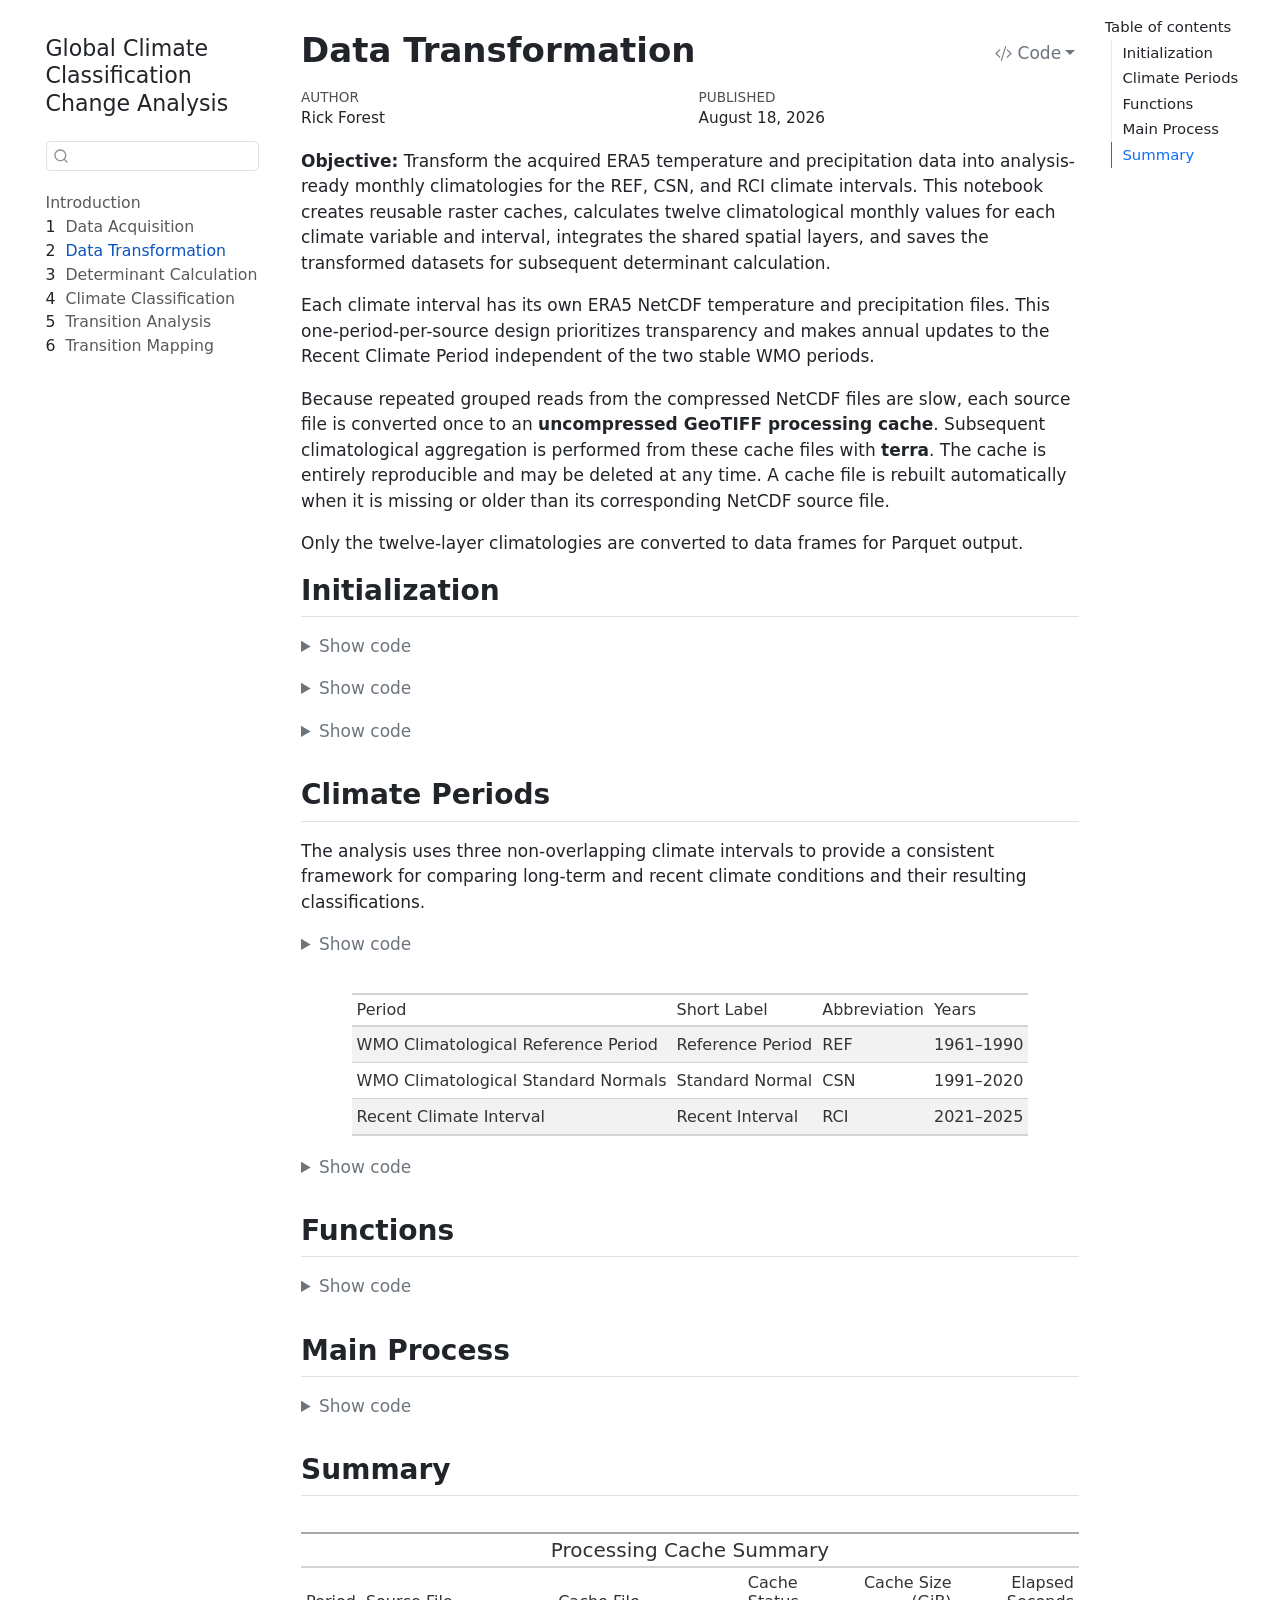
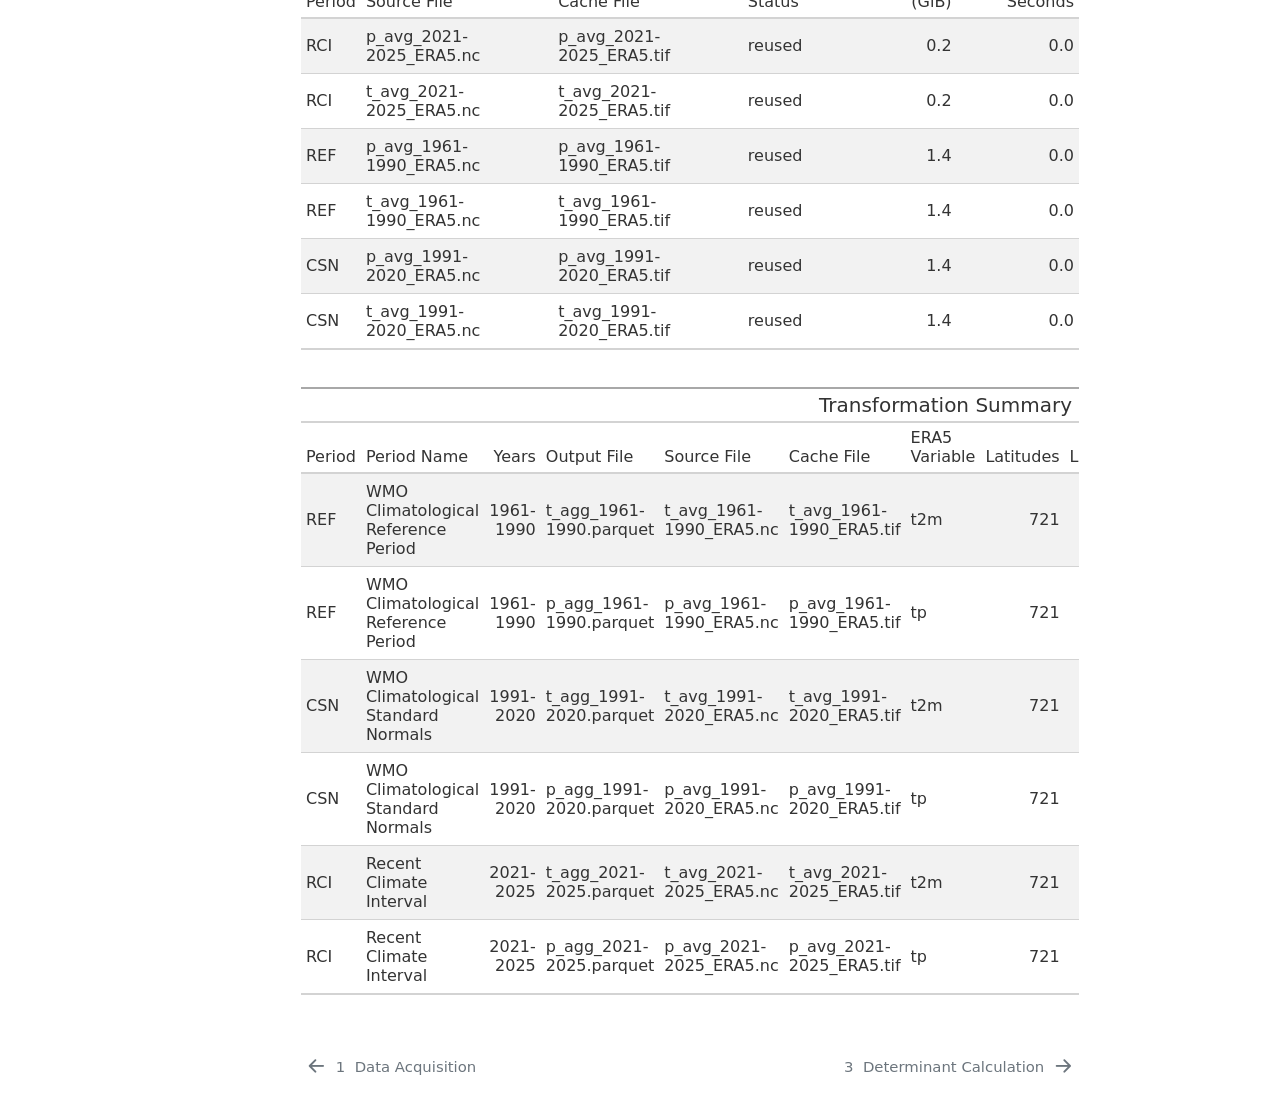
==== 02-data-transformation.html @ da39979c "Built site for gh-pages" ====
<!DOCTYPE html>
<html xmlns="http://www.w3.org/1999/xhtml" lang="en" xml:lang="en"><head>

<meta charset="utf-8">
<meta name="generator" content="quarto-1.7.31">

<meta name="viewport" content="width=device-width, initial-scale=1.0, user-scalable=yes">

<meta name="author" content="Rick Forest">
<meta name="dcterms.date" content="2026-08-18">

<title>Data Transformation – Global Climate Classification Change Analysis</title>
<style>
code{white-space: pre-wrap;}
span.smallcaps{font-variant: small-caps;}
div.columns{display: flex; gap: min(4vw, 1.5em);}
div.column{flex: auto; overflow-x: auto;}
div.hanging-indent{margin-left: 1.5em; text-indent: -1.5em;}
ul.task-list{list-style: none;}
ul.task-list li input[type="checkbox"] {
  width: 0.8em;
  margin: 0 0.8em 0.2em -1em; /* quarto-specific, see https://github.com/quarto-dev/quarto-cli/issues/4556 */ 
  vertical-align: middle;
}
/* CSS for syntax highlighting */
html { -webkit-text-size-adjust: 100%; }
pre > code.sourceCode { white-space: pre; position: relative; }
pre > code.sourceCode > span { display: inline-block; line-height: 1.25; }
pre > code.sourceCode > span:empty { height: 1.2em; }
.sourceCode { overflow: visible; }
code.sourceCode > span { color: inherit; text-decoration: inherit; }
div.sourceCode { margin: 1em 0; }
pre.sourceCode { margin: 0; }
@media screen {
div.sourceCode { overflow: auto; }
}
@media print {
pre > code.sourceCode { white-space: pre-wrap; }
pre > code.sourceCode > span { text-indent: -5em; padding-left: 5em; }
}
pre.numberSource code
  { counter-reset: source-line 0; }
pre.numberSource code > span
  { position: relative; left: -4em; counter-increment: source-line; }
pre.numberSource code > span > a:first-child::before
  { content: counter(source-line);
    position: relative; left: -1em; text-align: right; vertical-align: baseline;
    border: none; display: inline-block;
    -webkit-touch-callout: none; -webkit-user-select: none;
    -khtml-user-select: none; -moz-user-select: none;
    -ms-user-select: none; user-select: none;
    padding: 0 4px; width: 4em;
  }
pre.numberSource { margin-left: 3em;  padding-left: 4px; }
div.sourceCode
  {   }
@media screen {
pre > code.sourceCode > span > a:first-child::before { text-decoration: underline; }
}
</style>


<script src="site_libs/quarto-nav/quarto-nav.js"></script>
<script src="site_libs/quarto-nav/headroom.min.js"></script>
<script src="site_libs/clipboard/clipboard.min.js"></script>
<script src="site_libs/quarto-search/autocomplete.umd.js"></script>
<script src="site_libs/quarto-search/fuse.min.js"></script>
<script src="site_libs/quarto-search/quarto-search.js"></script>
<meta name="quarto:offset" content="./">
<link href="./03-determinant-calculation.html" rel="next">
<link href="./01-data-acquisition.html" rel="prev">
<script src="site_libs/quarto-html/quarto.js" type="module"></script>
<script src="site_libs/quarto-html/tabsets/tabsets.js" type="module"></script>
<script src="site_libs/quarto-html/popper.min.js"></script>
<script src="site_libs/quarto-html/tippy.umd.min.js"></script>
<script src="site_libs/quarto-html/anchor.min.js"></script>
<link href="site_libs/quarto-html/tippy.css" rel="stylesheet">
<link href="site_libs/quarto-html/quarto-syntax-highlighting-e1a5c8363afafaef2c763b6775fbf3ca.css" rel="stylesheet" id="quarto-text-highlighting-styles">
<script src="site_libs/bootstrap/bootstrap.min.js"></script>
<link href="site_libs/bootstrap/bootstrap-icons.css" rel="stylesheet">
<link href="site_libs/bootstrap/bootstrap-707766490a2d6a7e331f17c5d3230b06.min.css" rel="stylesheet" append-hash="true" id="quarto-bootstrap" data-mode="light">
<script id="quarto-search-options" type="application/json">{
  "location": "sidebar",
  "copy-button": false,
  "collapse-after": 3,
  "panel-placement": "start",
  "type": "textbox",
  "limit": 50,
  "keyboard-shortcut": [
    "f",
    "/",
    "s"
  ],
  "show-item-context": false,
  "language": {
    "search-no-results-text": "No results",
    "search-matching-documents-text": "matching documents",
    "search-copy-link-title": "Copy link to search",
    "search-hide-matches-text": "Hide additional matches",
    "search-more-match-text": "more match in this document",
    "search-more-matches-text": "more matches in this document",
    "search-clear-button-title": "Clear",
    "search-text-placeholder": "",
    "search-detached-cancel-button-title": "Cancel",
    "search-submit-button-title": "Submit",
    "search-label": "Search"
  }
}</script>


</head>

<body class="nav-sidebar floating quarto-light">

<div id="quarto-search-results"></div>
  <header id="quarto-header" class="headroom fixed-top">
  <nav class="quarto-secondary-nav">
    <div class="container-fluid d-flex">
      <button type="button" class="quarto-btn-toggle btn" data-bs-toggle="collapse" role="button" data-bs-target=".quarto-sidebar-collapse-item" aria-controls="quarto-sidebar" aria-expanded="false" aria-label="Toggle sidebar navigation" onclick="if (window.quartoToggleHeadroom) { window.quartoToggleHeadroom(); }">
        <i class="bi bi-layout-text-sidebar-reverse"></i>
      </button>
        <nav class="quarto-page-breadcrumbs" aria-label="breadcrumb"><ol class="breadcrumb"><li class="breadcrumb-item"><a href="./02-data-transformation.html"><span class="chapter-number">2</span>&nbsp; <span class="chapter-title">Data Transformation</span></a></li></ol></nav>
        <a class="flex-grow-1" role="navigation" data-bs-toggle="collapse" data-bs-target=".quarto-sidebar-collapse-item" aria-controls="quarto-sidebar" aria-expanded="false" aria-label="Toggle sidebar navigation" onclick="if (window.quartoToggleHeadroom) { window.quartoToggleHeadroom(); }">      
        </a>
      <button type="button" class="btn quarto-search-button" aria-label="Search" onclick="window.quartoOpenSearch();">
        <i class="bi bi-search"></i>
      </button>
    </div>
  </nav>
</header>
<!-- content -->
<div id="quarto-content" class="quarto-container page-columns page-rows-contents page-layout-full">
<!-- sidebar -->
  <nav id="quarto-sidebar" class="sidebar collapse collapse-horizontal quarto-sidebar-collapse-item sidebar-navigation floating overflow-auto">
    <div class="pt-lg-2 mt-2 text-left sidebar-header">
    <div class="sidebar-title mb-0 py-0">
      <a href="./">Global Climate Classification Change Analysis</a> 
    </div>
      </div>
        <div class="mt-2 flex-shrink-0 align-items-center">
        <div class="sidebar-search">
        <div id="quarto-search" class="" title="Search"></div>
        </div>
        </div>
    <div class="sidebar-menu-container"> 
    <ul class="list-unstyled mt-1">
        <li class="sidebar-item">
  <div class="sidebar-item-container"> 
  <a href="./index.html" class="sidebar-item-text sidebar-link">
 <span class="menu-text">Introduction</span></a>
  </div>
</li>
        <li class="sidebar-item">
  <div class="sidebar-item-container"> 
  <a href="./01-data-acquisition.html" class="sidebar-item-text sidebar-link">
 <span class="menu-text"><span class="chapter-number">1</span>&nbsp; <span class="chapter-title">Data Acquisition</span></span></a>
  </div>
</li>
        <li class="sidebar-item">
  <div class="sidebar-item-container"> 
  <a href="./02-data-transformation.html" class="sidebar-item-text sidebar-link active">
 <span class="menu-text"><span class="chapter-number">2</span>&nbsp; <span class="chapter-title">Data Transformation</span></span></a>
  </div>
</li>
        <li class="sidebar-item">
  <div class="sidebar-item-container"> 
  <a href="./03-determinant-calculation.html" class="sidebar-item-text sidebar-link">
 <span class="menu-text"><span class="chapter-number">3</span>&nbsp; <span class="chapter-title">Determinant Calculation</span></span></a>
  </div>
</li>
        <li class="sidebar-item">
  <div class="sidebar-item-container"> 
  <a href="./04-climate-classification.html" class="sidebar-item-text sidebar-link">
 <span class="menu-text"><span class="chapter-number">4</span>&nbsp; <span class="chapter-title">Climate Classification</span></span></a>
  </div>
</li>
        <li class="sidebar-item">
  <div class="sidebar-item-container"> 
  <a href="./05-transition-analysis.html" class="sidebar-item-text sidebar-link">
 <span class="menu-text"><span class="chapter-number">5</span>&nbsp; <span class="chapter-title">Transition Analysis</span></span></a>
  </div>
</li>
        <li class="sidebar-item">
  <div class="sidebar-item-container"> 
  <a href="./06-transition-mapping.html" class="sidebar-item-text sidebar-link">
 <span class="menu-text"><span class="chapter-number">6</span>&nbsp; <span class="chapter-title">Transition Mapping</span></span></a>
  </div>
</li>
    </ul>
    </div>
</nav>
<div id="quarto-sidebar-glass" class="quarto-sidebar-collapse-item" data-bs-toggle="collapse" data-bs-target=".quarto-sidebar-collapse-item"></div>
<!-- margin-sidebar -->
    <div id="quarto-margin-sidebar" class="sidebar margin-sidebar">
        <nav id="TOC" role="doc-toc" class="toc-active">
    <h2 id="toc-title">Table of contents</h2>
   
  <ul>
  <li><a href="#initialization" id="toc-initialization" class="nav-link active" data-scroll-target="#initialization">Initialization</a></li>
  <li><a href="#climate-periods" id="toc-climate-periods" class="nav-link" data-scroll-target="#climate-periods">Climate Periods</a></li>
  <li><a href="#functions" id="toc-functions" class="nav-link" data-scroll-target="#functions">Functions</a></li>
  <li><a href="#main-process" id="toc-main-process" class="nav-link" data-scroll-target="#main-process">Main Process</a></li>
  <li><a href="#summary" id="toc-summary" class="nav-link" data-scroll-target="#summary">Summary</a></li>
  </ul>
</nav>
    </div>
<!-- main -->
<main class="content column-body" id="quarto-document-content">

<header id="title-block-header" class="quarto-title-block default">
<div class="quarto-title">
<div class="quarto-title-block"><div><h1 class="title"><span class="chapter-title">Data Transformation</span></h1><button type="button" class="btn code-tools-button dropdown-toggle" id="quarto-code-tools-menu" data-bs-toggle="dropdown" aria-expanded="false"><i class="bi"></i> Code</button><ul class="dropdown-menu dropdown-menu-end" aria-labelelledby="quarto-code-tools-menu"><li><a id="quarto-show-all-code" class="dropdown-item" href="javascript:void(0)" role="button">Show All Code</a></li><li><a id="quarto-hide-all-code" class="dropdown-item" href="javascript:void(0)" role="button">Hide All Code</a></li><li><hr class="dropdown-divider"></li><li><a id="quarto-view-source" class="dropdown-item" href="javascript:void(0)" role="button">View Source</a></li></ul></div></div>
</div>



<div class="quarto-title-meta column-body">

    <div>
    <div class="quarto-title-meta-heading">Author</div>
    <div class="quarto-title-meta-contents">
             <p>Rick Forest </p>
          </div>
  </div>
    
    <div>
    <div class="quarto-title-meta-heading">Published</div>
    <div class="quarto-title-meta-contents">
      <p class="date">August 18, 2026</p>
    </div>
  </div>
  
    
  </div>
  


</header>


<p><strong>Objective:</strong> Transform the acquired ERA5 temperature and precipitation data into analysis-ready monthly climatologies for the REF, CSN, and RCI climate intervals. This notebook creates reusable raster caches, calculates twelve climatological monthly values for each climate variable and interval, integrates the shared spatial layers, and saves the transformed datasets for subsequent determinant calculation.</p>
<p>Each climate interval has its own ERA5 NetCDF temperature and precipitation files. This one-period-per-source design prioritizes transparency and makes annual updates to the Recent Climate Period independent of the two stable WMO periods.</p>
<p>Because repeated grouped reads from the compressed NetCDF files are slow, each source file is converted once to an <strong>uncompressed GeoTIFF processing cache</strong>. Subsequent climatological aggregation is performed from these cache files with <strong>terra</strong>. The cache is entirely reproducible and may be deleted at any time. A cache file is rebuilt automatically when it is missing or older than its corresponding NetCDF source file.</p>
<p>Only the twelve-layer climatologies are converted to data frames for Parquet output.</p>
<section id="initialization" class="level2">
<h2 class="anchored" data-anchor-id="initialization">Initialization</h2>
<div class="cell">
<details class="code-fold">
<summary>Show code</summary>
<div class="sourceCode cell-code" id="cb1"><pre class="sourceCode r code-with-copy"><code class="sourceCode r"><span id="cb1-1"><a href="#cb1-1" aria-hidden="true" tabindex="-1"></a><span class="fu">suppressPackageStartupMessages</span>({</span>
<span id="cb1-2"><a href="#cb1-2" aria-hidden="true" tabindex="-1"></a>  <span class="fu">library</span>(terra)</span>
<span id="cb1-3"><a href="#cb1-3" aria-hidden="true" tabindex="-1"></a>  <span class="fu">library</span>(arrow)</span>
<span id="cb1-4"><a href="#cb1-4" aria-hidden="true" tabindex="-1"></a>  <span class="fu">library</span>(dplyr)</span>
<span id="cb1-5"><a href="#cb1-5" aria-hidden="true" tabindex="-1"></a>  <span class="fu">library</span>(fs)</span>
<span id="cb1-6"><a href="#cb1-6" aria-hidden="true" tabindex="-1"></a>  <span class="fu">library</span>(gt)</span>
<span id="cb1-7"><a href="#cb1-7" aria-hidden="true" tabindex="-1"></a>})</span>
<span id="cb1-8"><a href="#cb1-8" aria-hidden="true" tabindex="-1"></a></span>
<span id="cb1-9"><a href="#cb1-9" aria-hidden="true" tabindex="-1"></a><span class="fu">terraOptions</span>(<span class="at">progress =</span> <span class="dv">0</span>)</span></code><button title="Copy to Clipboard" class="code-copy-button"><i class="bi"></i></button></pre></div>
</details>
</div>
<div class="cell">
<details class="code-fold">
<summary>Show code</summary>
<div class="sourceCode cell-code" id="cb2"><pre class="sourceCode r code-with-copy"><code class="sourceCode r"><span id="cb2-1"><a href="#cb2-1" aria-hidden="true" tabindex="-1"></a>dir_raw <span class="ot">&lt;-</span> <span class="fu">path</span>(<span class="st">"data"</span>, <span class="st">"raw"</span>)</span>
<span id="cb2-2"><a href="#cb2-2" aria-hidden="true" tabindex="-1"></a>dir_transformed <span class="ot">&lt;-</span> <span class="fu">path</span>(<span class="st">"data"</span>, <span class="st">"transformed"</span>)</span>
<span id="cb2-3"><a href="#cb2-3" aria-hidden="true" tabindex="-1"></a>dir_cache <span class="ot">&lt;-</span> <span class="fu">path</span>(<span class="st">"data"</span>, <span class="st">"cache"</span>)</span>
<span id="cb2-4"><a href="#cb2-4" aria-hidden="true" tabindex="-1"></a></span>
<span id="cb2-5"><a href="#cb2-5" aria-hidden="true" tabindex="-1"></a><span class="fu">dir_create</span>(<span class="fu">c</span>(</span>
<span id="cb2-6"><a href="#cb2-6" aria-hidden="true" tabindex="-1"></a>  dir_transformed,</span>
<span id="cb2-7"><a href="#cb2-7" aria-hidden="true" tabindex="-1"></a>  dir_cache</span>
<span id="cb2-8"><a href="#cb2-8" aria-hidden="true" tabindex="-1"></a>))</span>
<span id="cb2-9"><a href="#cb2-9" aria-hidden="true" tabindex="-1"></a></span>
<span id="cb2-10"><a href="#cb2-10" aria-hidden="true" tabindex="-1"></a>cache_log_path <span class="ot">&lt;-</span> <span class="fu">path</span>(</span>
<span id="cb2-11"><a href="#cb2-11" aria-hidden="true" tabindex="-1"></a>  dir_transformed,</span>
<span id="cb2-12"><a href="#cb2-12" aria-hidden="true" tabindex="-1"></a>  <span class="st">"cache_log.csv"</span></span>
<span id="cb2-13"><a href="#cb2-13" aria-hidden="true" tabindex="-1"></a>)</span>
<span id="cb2-14"><a href="#cb2-14" aria-hidden="true" tabindex="-1"></a></span>
<span id="cb2-15"><a href="#cb2-15" aria-hidden="true" tabindex="-1"></a>transformation_log_path <span class="ot">&lt;-</span> <span class="fu">path</span>(</span>
<span id="cb2-16"><a href="#cb2-16" aria-hidden="true" tabindex="-1"></a>  dir_transformed,</span>
<span id="cb2-17"><a href="#cb2-17" aria-hidden="true" tabindex="-1"></a>  <span class="st">"transformation_log.csv"</span></span>
<span id="cb2-18"><a href="#cb2-18" aria-hidden="true" tabindex="-1"></a>)</span></code><button title="Copy to Clipboard" class="code-copy-button"><i class="bi"></i></button></pre></div>
</details>
</div>
<div class="cell">
<details class="code-fold">
<summary>Show code</summary>
<div class="sourceCode cell-code" id="cb3"><pre class="sourceCode r code-with-copy"><code class="sourceCode r"><span id="cb3-1"><a href="#cb3-1" aria-hidden="true" tabindex="-1"></a><span class="co"># Run the complete ERA5 transformation workflow.</span></span>
<span id="cb3-2"><a href="#cb3-2" aria-hidden="true" tabindex="-1"></a><span class="co">#</span></span>
<span id="cb3-3"><a href="#cb3-3" aria-hidden="true" tabindex="-1"></a><span class="co"># FALSE is the normal setting for previewing or rendering the notebook after</span></span>
<span id="cb3-4"><a href="#cb3-4" aria-hidden="true" tabindex="-1"></a><span class="co"># transformed outputs already exist. Set to TRUE only when the source ERA5 data</span></span>
<span id="cb3-5"><a href="#cb3-5" aria-hidden="true" tabindex="-1"></a><span class="co"># have changed or the transformed datasets need to be rebuilt.</span></span>
<span id="cb3-6"><a href="#cb3-6" aria-hidden="true" tabindex="-1"></a>run_transformation <span class="ot">&lt;-</span> <span class="cn">FALSE</span></span></code><button title="Copy to Clipboard" class="code-copy-button"><i class="bi"></i></button></pre></div>
</details>
</div>
</section>
<section id="climate-periods" class="level2">
<h2 class="anchored" data-anchor-id="climate-periods">Climate Periods</h2>
<p>The analysis uses three non-overlapping climate intervals to provide a consistent framework for comparing long-term and recent climate conditions and their resulting classifications.</p>
<div class="cell">
<details class="code-fold">
<summary>Show code</summary>
<div class="sourceCode cell-code" id="cb4"><pre class="sourceCode r code-with-copy"><code class="sourceCode r"><span id="cb4-1"><a href="#cb4-1" aria-hidden="true" tabindex="-1"></a><span class="fu">source</span>(<span class="st">"R/climate-periods.R"</span>)</span>
<span id="cb4-2"><a href="#cb4-2" aria-hidden="true" tabindex="-1"></a></span>
<span id="cb4-3"><a href="#cb4-3" aria-hidden="true" tabindex="-1"></a>climate_periods <span class="sc">|&gt;</span></span>
<span id="cb4-4"><a href="#cb4-4" aria-hidden="true" tabindex="-1"></a>  <span class="fu">transmute</span>(</span>
<span id="cb4-5"><a href="#cb4-5" aria-hidden="true" tabindex="-1"></a>    <span class="st">`</span><span class="at">Period</span><span class="st">`</span> <span class="ot">=</span> period_name,</span>
<span id="cb4-6"><a href="#cb4-6" aria-hidden="true" tabindex="-1"></a>    <span class="st">`</span><span class="at">Short Label</span><span class="st">`</span> <span class="ot">=</span> period_label,</span>
<span id="cb4-7"><a href="#cb4-7" aria-hidden="true" tabindex="-1"></a>    <span class="st">`</span><span class="at">Abbreviation</span><span class="st">`</span> <span class="ot">=</span> period_abbr,</span>
<span id="cb4-8"><a href="#cb4-8" aria-hidden="true" tabindex="-1"></a>    <span class="st">`</span><span class="at">Years</span><span class="st">`</span> <span class="ot">=</span> <span class="fu">sprintf</span>(<span class="st">"%d–%d"</span>, start_year, end_year)</span>
<span id="cb4-9"><a href="#cb4-9" aria-hidden="true" tabindex="-1"></a>  ) <span class="sc">|&gt;</span></span>
<span id="cb4-10"><a href="#cb4-10" aria-hidden="true" tabindex="-1"></a>  <span class="fu">gt</span>()</span></code><button title="Copy to Clipboard" class="code-copy-button"><i class="bi"></i></button></pre></div>
</details>
<div class="cell-output-display">
<div id="fchpwwugzx" style="padding-left:0px;padding-right:0px;padding-top:10px;padding-bottom:10px;overflow-x:auto;overflow-y:auto;width:auto;height:auto;">
<style>#fchpwwugzx table {
  font-family: system-ui, 'Segoe UI', Roboto, Helvetica, Arial, sans-serif, 'Apple Color Emoji', 'Segoe UI Emoji', 'Segoe UI Symbol', 'Noto Color Emoji';
  -webkit-font-smoothing: antialiased;
  -moz-osx-font-smoothing: grayscale;
}

#fchpwwugzx thead, #fchpwwugzx tbody, #fchpwwugzx tfoot, #fchpwwugzx tr, #fchpwwugzx td, #fchpwwugzx th {
  border-style: none;
}

#fchpwwugzx p {
  margin: 0;
  padding: 0;
}

#fchpwwugzx .gt_table {
  display: table;
  border-collapse: collapse;
  line-height: normal;
  margin-left: auto;
  margin-right: auto;
  color: #333333;
  font-size: 16px;
  font-weight: normal;
  font-style: normal;
  background-color: #FFFFFF;
  width: auto;
  border-top-style: solid;
  border-top-width: 2px;
  border-top-color: #A8A8A8;
  border-right-style: none;
  border-right-width: 2px;
  border-right-color: #D3D3D3;
  border-bottom-style: solid;
  border-bottom-width: 2px;
  border-bottom-color: #A8A8A8;
  border-left-style: none;
  border-left-width: 2px;
  border-left-color: #D3D3D3;
}

#fchpwwugzx .gt_caption {
  padding-top: 4px;
  padding-bottom: 4px;
}

#fchpwwugzx .gt_title {
  color: #333333;
  font-size: 125%;
  font-weight: initial;
  padding-top: 4px;
  padding-bottom: 4px;
  padding-left: 5px;
  padding-right: 5px;
  border-bottom-color: #FFFFFF;
  border-bottom-width: 0;
}

#fchpwwugzx .gt_subtitle {
  color: #333333;
  font-size: 85%;
  font-weight: initial;
  padding-top: 3px;
  padding-bottom: 5px;
  padding-left: 5px;
  padding-right: 5px;
  border-top-color: #FFFFFF;
  border-top-width: 0;
}

#fchpwwugzx .gt_heading {
  background-color: #FFFFFF;
  text-align: center;
  border-bottom-color: #FFFFFF;
  border-left-style: none;
  border-left-width: 1px;
  border-left-color: #D3D3D3;
  border-right-style: none;
  border-right-width: 1px;
  border-right-color: #D3D3D3;
}

#fchpwwugzx .gt_bottom_border {
  border-bottom-style: solid;
  border-bottom-width: 2px;
  border-bottom-color: #D3D3D3;
}

#fchpwwugzx .gt_col_headings {
  border-top-style: solid;
  border-top-width: 2px;
  border-top-color: #D3D3D3;
  border-bottom-style: solid;
  border-bottom-width: 2px;
  border-bottom-color: #D3D3D3;
  border-left-style: none;
  border-left-width: 1px;
  border-left-color: #D3D3D3;
  border-right-style: none;
  border-right-width: 1px;
  border-right-color: #D3D3D3;
}

#fchpwwugzx .gt_col_heading {
  color: #333333;
  background-color: #FFFFFF;
  font-size: 100%;
  font-weight: normal;
  text-transform: inherit;
  border-left-style: none;
  border-left-width: 1px;
  border-left-color: #D3D3D3;
  border-right-style: none;
  border-right-width: 1px;
  border-right-color: #D3D3D3;
  vertical-align: bottom;
  padding-top: 5px;
  padding-bottom: 6px;
  padding-left: 5px;
  padding-right: 5px;
  overflow-x: hidden;
}

#fchpwwugzx .gt_column_spanner_outer {
  color: #333333;
  background-color: #FFFFFF;
  font-size: 100%;
  font-weight: normal;
  text-transform: inherit;
  padding-top: 0;
  padding-bottom: 0;
  padding-left: 4px;
  padding-right: 4px;
}

#fchpwwugzx .gt_column_spanner_outer:first-child {
  padding-left: 0;
}

#fchpwwugzx .gt_column_spanner_outer:last-child {
  padding-right: 0;
}

#fchpwwugzx .gt_column_spanner {
  border-bottom-style: solid;
  border-bottom-width: 2px;
  border-bottom-color: #D3D3D3;
  vertical-align: bottom;
  padding-top: 5px;
  padding-bottom: 5px;
  overflow-x: hidden;
  display: inline-block;
  width: 100%;
}

#fchpwwugzx .gt_spanner_row {
  border-bottom-style: hidden;
}

#fchpwwugzx .gt_group_heading {
  padding-top: 8px;
  padding-bottom: 8px;
  padding-left: 5px;
  padding-right: 5px;
  color: #333333;
  background-color: #FFFFFF;
  font-size: 100%;
  font-weight: initial;
  text-transform: inherit;
  border-top-style: solid;
  border-top-width: 2px;
  border-top-color: #D3D3D3;
  border-bottom-style: solid;
  border-bottom-width: 2px;
  border-bottom-color: #D3D3D3;
  border-left-style: none;
  border-left-width: 1px;
  border-left-color: #D3D3D3;
  border-right-style: none;
  border-right-width: 1px;
  border-right-color: #D3D3D3;
  vertical-align: middle;
  text-align: left;
}

#fchpwwugzx .gt_empty_group_heading {
  padding: 0.5px;
  color: #333333;
  background-color: #FFFFFF;
  font-size: 100%;
  font-weight: initial;
  border-top-style: solid;
  border-top-width: 2px;
  border-top-color: #D3D3D3;
  border-bottom-style: solid;
  border-bottom-width: 2px;
  border-bottom-color: #D3D3D3;
  vertical-align: middle;
}

#fchpwwugzx .gt_from_md > :first-child {
  margin-top: 0;
}

#fchpwwugzx .gt_from_md > :last-child {
  margin-bottom: 0;
}

#fchpwwugzx .gt_row {
  padding-top: 8px;
  padding-bottom: 8px;
  padding-left: 5px;
  padding-right: 5px;
  margin: 10px;
  border-top-style: solid;
  border-top-width: 1px;
  border-top-color: #D3D3D3;
  border-left-style: none;
  border-left-width: 1px;
  border-left-color: #D3D3D3;
  border-right-style: none;
  border-right-width: 1px;
  border-right-color: #D3D3D3;
  vertical-align: middle;
  overflow-x: hidden;
}

#fchpwwugzx .gt_stub {
  color: #333333;
  background-color: #FFFFFF;
  font-size: 100%;
  font-weight: initial;
  text-transform: inherit;
  border-right-style: solid;
  border-right-width: 2px;
  border-right-color: #D3D3D3;
  padding-left: 5px;
  padding-right: 5px;
}

#fchpwwugzx .gt_stub_row_group {
  color: #333333;
  background-color: #FFFFFF;
  font-size: 100%;
  font-weight: initial;
  text-transform: inherit;
  border-right-style: solid;
  border-right-width: 2px;
  border-right-color: #D3D3D3;
  padding-left: 5px;
  padding-right: 5px;
  vertical-align: top;
}

#fchpwwugzx .gt_row_group_first td {
  border-top-width: 2px;
}

#fchpwwugzx .gt_row_group_first th {
  border-top-width: 2px;
}

#fchpwwugzx .gt_summary_row {
  color: #333333;
  background-color: #FFFFFF;
  text-transform: inherit;
  padding-top: 8px;
  padding-bottom: 8px;
  padding-left: 5px;
  padding-right: 5px;
}

#fchpwwugzx .gt_first_summary_row {
  border-top-style: solid;
  border-top-color: #D3D3D3;
}

#fchpwwugzx .gt_first_summary_row.thick {
  border-top-width: 2px;
}

#fchpwwugzx .gt_last_summary_row {
  padding-top: 8px;
  padding-bottom: 8px;
  padding-left: 5px;
  padding-right: 5px;
  border-bottom-style: solid;
  border-bottom-width: 2px;
  border-bottom-color: #D3D3D3;
}

#fchpwwugzx .gt_grand_summary_row {
  color: #333333;
  background-color: #FFFFFF;
  text-transform: inherit;
  padding-top: 8px;
  padding-bottom: 8px;
  padding-left: 5px;
  padding-right: 5px;
}

#fchpwwugzx .gt_first_grand_summary_row {
  padding-top: 8px;
  padding-bottom: 8px;
  padding-left: 5px;
  padding-right: 5px;
  border-top-style: double;
  border-top-width: 6px;
  border-top-color: #D3D3D3;
}

#fchpwwugzx .gt_last_grand_summary_row_top {
  padding-top: 8px;
  padding-bottom: 8px;
  padding-left: 5px;
  padding-right: 5px;
  border-bottom-style: double;
  border-bottom-width: 6px;
  border-bottom-color: #D3D3D3;
}

#fchpwwugzx .gt_striped {
  background-color: rgba(128, 128, 128, 0.05);
}

#fchpwwugzx .gt_table_body {
  border-top-style: solid;
  border-top-width: 2px;
  border-top-color: #D3D3D3;
  border-bottom-style: solid;
  border-bottom-width: 2px;
  border-bottom-color: #D3D3D3;
}

#fchpwwugzx .gt_footnotes {
  color: #333333;
  background-color: #FFFFFF;
  border-bottom-style: none;
  border-bottom-width: 2px;
  border-bottom-color: #D3D3D3;
  border-left-style: none;
  border-left-width: 2px;
  border-left-color: #D3D3D3;
  border-right-style: none;
  border-right-width: 2px;
  border-right-color: #D3D3D3;
}

#fchpwwugzx .gt_footnote {
  margin: 0px;
  font-size: 90%;
  padding-top: 4px;
  padding-bottom: 4px;
  padding-left: 5px;
  padding-right: 5px;
}

#fchpwwugzx .gt_sourcenotes {
  color: #333333;
  background-color: #FFFFFF;
  border-bottom-style: none;
  border-bottom-width: 2px;
  border-bottom-color: #D3D3D3;
  border-left-style: none;
  border-left-width: 2px;
  border-left-color: #D3D3D3;
  border-right-style: none;
  border-right-width: 2px;
  border-right-color: #D3D3D3;
}

#fchpwwugzx .gt_sourcenote {
  font-size: 90%;
  padding-top: 4px;
  padding-bottom: 4px;
  padding-left: 5px;
  padding-right: 5px;
}

#fchpwwugzx .gt_left {
  text-align: left;
}

#fchpwwugzx .gt_center {
  text-align: center;
}

#fchpwwugzx .gt_right {
  text-align: right;
  font-variant-numeric: tabular-nums;
}

#fchpwwugzx .gt_font_normal {
  font-weight: normal;
}

#fchpwwugzx .gt_font_bold {
  font-weight: bold;
}

#fchpwwugzx .gt_font_italic {
  font-style: italic;
}

#fchpwwugzx .gt_super {
  font-size: 65%;
}

#fchpwwugzx .gt_footnote_marks {
  font-size: 75%;
  vertical-align: 0.4em;
  position: initial;
}

#fchpwwugzx .gt_asterisk {
  font-size: 100%;
  vertical-align: 0;
}

#fchpwwugzx .gt_indent_1 {
  text-indent: 5px;
}

#fchpwwugzx .gt_indent_2 {
  text-indent: 10px;
}

#fchpwwugzx .gt_indent_3 {
  text-indent: 15px;
}

#fchpwwugzx .gt_indent_4 {
  text-indent: 20px;
}

#fchpwwugzx .gt_indent_5 {
  text-indent: 25px;
}

#fchpwwugzx .katex-display {
  display: inline-flex !important;
  margin-bottom: 0.75em !important;
}

#fchpwwugzx div.Reactable > div.rt-table > div.rt-thead > div.rt-tr.rt-tr-group-header > div.rt-th-group:after {
  height: 0px !important;
}
</style>

<table class="gt_table caption-top table table-sm table-striped small" data-quarto-postprocess="true" data-quarto-disable-processing="false" data-quarto-bootstrap="false">
<thead>
<tr class="gt_col_headings header">
<th id="Period" class="gt_col_heading gt_columns_bottom_border gt_left" data-quarto-table-cell-role="th" scope="col">Period</th>
<th id="Short-Label" class="gt_col_heading gt_columns_bottom_border gt_left" data-quarto-table-cell-role="th" scope="col">Short Label</th>
<th id="Abbreviation" class="gt_col_heading gt_columns_bottom_border gt_left" data-quarto-table-cell-role="th" scope="col">Abbreviation</th>
<th id="Years" class="gt_col_heading gt_columns_bottom_border gt_left" data-quarto-table-cell-role="th" scope="col">Years</th>
</tr>
</thead>
<tbody class="gt_table_body">
<tr class="odd">
<td class="gt_row gt_left" headers="Period">WMO Climatological Reference Period</td>
<td class="gt_row gt_left" headers="Short Label">Reference Period</td>
<td class="gt_row gt_left" headers="Abbreviation">REF</td>
<td class="gt_row gt_left" headers="Years">1961–1990</td>
</tr>
<tr class="even">
<td class="gt_row gt_left" headers="Period">WMO Climatological Standard Normals</td>
<td class="gt_row gt_left" headers="Short Label">Standard Normal</td>
<td class="gt_row gt_left" headers="Abbreviation">CSN</td>
<td class="gt_row gt_left" headers="Years">1991–2020</td>
</tr>
<tr class="odd">
<td class="gt_row gt_left" headers="Period">Recent Climate Interval</td>
<td class="gt_row gt_left" headers="Short Label">Recent Interval</td>
<td class="gt_row gt_left" headers="Abbreviation">RCI</td>
<td class="gt_row gt_left" headers="Years">2021–2025</td>
</tr>
</tbody>
</table>

</div>
</div>
</div>
<div class="cell">
<details class="code-fold">
<summary>Show code</summary>
<div class="sourceCode cell-code" id="cb5"><pre class="sourceCode r code-with-copy"><code class="sourceCode r"><span id="cb5-1"><a href="#cb5-1" aria-hidden="true" tabindex="-1"></a>climate_variables <span class="ot">&lt;-</span> tibble<span class="sc">::</span><span class="fu">tribble</span>(</span>
<span id="cb5-2"><a href="#cb5-2" aria-hidden="true" tabindex="-1"></a>  <span class="sc">~</span>climate_variable, <span class="sc">~</span>netcdf_variable,</span>
<span id="cb5-3"><a href="#cb5-3" aria-hidden="true" tabindex="-1"></a>  <span class="st">"t"</span>,               <span class="st">"t2m"</span>,</span>
<span id="cb5-4"><a href="#cb5-4" aria-hidden="true" tabindex="-1"></a>  <span class="st">"p"</span>,               <span class="st">"tp"</span></span>
<span id="cb5-5"><a href="#cb5-5" aria-hidden="true" tabindex="-1"></a>)</span>
<span id="cb5-6"><a href="#cb5-6" aria-hidden="true" tabindex="-1"></a></span>
<span id="cb5-7"><a href="#cb5-7" aria-hidden="true" tabindex="-1"></a>source_files <span class="ot">&lt;-</span> tidyr<span class="sc">::</span><span class="fu">crossing</span>(</span>
<span id="cb5-8"><a href="#cb5-8" aria-hidden="true" tabindex="-1"></a>  climate_periods,</span>
<span id="cb5-9"><a href="#cb5-9" aria-hidden="true" tabindex="-1"></a>  climate_variables</span>
<span id="cb5-10"><a href="#cb5-10" aria-hidden="true" tabindex="-1"></a>) <span class="sc">|&gt;</span></span>
<span id="cb5-11"><a href="#cb5-11" aria-hidden="true" tabindex="-1"></a>  <span class="fu">transmute</span>(</span>
<span id="cb5-12"><a href="#cb5-12" aria-hidden="true" tabindex="-1"></a>    period_id,</span>
<span id="cb5-13"><a href="#cb5-13" aria-hidden="true" tabindex="-1"></a>    period_name,</span>
<span id="cb5-14"><a href="#cb5-14" aria-hidden="true" tabindex="-1"></a>    period_label,</span>
<span id="cb5-15"><a href="#cb5-15" aria-hidden="true" tabindex="-1"></a>    period_abbr,</span>
<span id="cb5-16"><a href="#cb5-16" aria-hidden="true" tabindex="-1"></a>    climate_variable,</span>
<span id="cb5-17"><a href="#cb5-17" aria-hidden="true" tabindex="-1"></a>    netcdf_variable,</span>
<span id="cb5-18"><a href="#cb5-18" aria-hidden="true" tabindex="-1"></a>    <span class="at">beg =</span> start_year,</span>
<span id="cb5-19"><a href="#cb5-19" aria-hidden="true" tabindex="-1"></a>    <span class="at">end =</span> end_year,</span>
<span id="cb5-20"><a href="#cb5-20" aria-hidden="true" tabindex="-1"></a>    <span class="at">file_name =</span> <span class="fu">sprintf</span>(</span>
<span id="cb5-21"><a href="#cb5-21" aria-hidden="true" tabindex="-1"></a>      <span class="st">"%s_avg_%d-%d_ERA5.nc"</span>,</span>
<span id="cb5-22"><a href="#cb5-22" aria-hidden="true" tabindex="-1"></a>      climate_variable,</span>
<span id="cb5-23"><a href="#cb5-23" aria-hidden="true" tabindex="-1"></a>      start_year,</span>
<span id="cb5-24"><a href="#cb5-24" aria-hidden="true" tabindex="-1"></a>      end_year</span>
<span id="cb5-25"><a href="#cb5-25" aria-hidden="true" tabindex="-1"></a>    ),</span>
<span id="cb5-26"><a href="#cb5-26" aria-hidden="true" tabindex="-1"></a>    <span class="at">cache_name =</span> <span class="fu">sprintf</span>(</span>
<span id="cb5-27"><a href="#cb5-27" aria-hidden="true" tabindex="-1"></a>      <span class="st">"%s_avg_%d-%d_ERA5.tif"</span>,</span>
<span id="cb5-28"><a href="#cb5-28" aria-hidden="true" tabindex="-1"></a>      climate_variable,</span>
<span id="cb5-29"><a href="#cb5-29" aria-hidden="true" tabindex="-1"></a>      start_year,</span>
<span id="cb5-30"><a href="#cb5-30" aria-hidden="true" tabindex="-1"></a>      end_year</span>
<span id="cb5-31"><a href="#cb5-31" aria-hidden="true" tabindex="-1"></a>    )</span>
<span id="cb5-32"><a href="#cb5-32" aria-hidden="true" tabindex="-1"></a>  )</span>
<span id="cb5-33"><a href="#cb5-33" aria-hidden="true" tabindex="-1"></a></span>
<span id="cb5-34"><a href="#cb5-34" aria-hidden="true" tabindex="-1"></a>mask_file <span class="ot">&lt;-</span> <span class="st">"land_sea_mask_ERA5_025deg.nc"</span></span></code><button title="Copy to Clipboard" class="code-copy-button"><i class="bi"></i></button></pre></div>
</details>
</div>
</section>
<section id="functions" class="level2">
<h2 class="anchored" data-anchor-id="functions">Functions</h2>
<div class="cell">
<details class="code-fold">
<summary>Show code</summary>
<div class="sourceCode cell-code" id="cb6"><pre class="sourceCode r code-with-copy"><code class="sourceCode r"><span id="cb6-1"><a href="#cb6-1" aria-hidden="true" tabindex="-1"></a>fn_read_era5 <span class="ot">&lt;-</span> <span class="cf">function</span>(file_path, variable, <span class="at">require_time =</span> <span class="cn">TRUE</span>) {</span>
<span id="cb6-2"><a href="#cb6-2" aria-hidden="true" tabindex="-1"></a>  <span class="co"># CDS NetCDF files may expose variables as GDAL subdatasets.</span></span>
<span id="cb6-3"><a href="#cb6-3" aria-hidden="true" tabindex="-1"></a>  r <span class="ot">&lt;-</span> <span class="fu">try</span>(<span class="fu">rast</span>(file_path, <span class="at">subds =</span> variable), <span class="at">silent =</span> <span class="cn">TRUE</span>)</span>
<span id="cb6-4"><a href="#cb6-4" aria-hidden="true" tabindex="-1"></a></span>
<span id="cb6-5"><a href="#cb6-5" aria-hidden="true" tabindex="-1"></a>  <span class="cf">if</span> (<span class="fu">inherits</span>(r, <span class="st">"try-error"</span>)) {</span>
<span id="cb6-6"><a href="#cb6-6" aria-hidden="true" tabindex="-1"></a>    r <span class="ot">&lt;-</span> <span class="fu">rast</span>(file_path)</span>
<span id="cb6-7"><a href="#cb6-7" aria-hidden="true" tabindex="-1"></a>  }</span>
<span id="cb6-8"><a href="#cb6-8" aria-hidden="true" tabindex="-1"></a></span>
<span id="cb6-9"><a href="#cb6-9" aria-hidden="true" tabindex="-1"></a>  <span class="cf">if</span> (require_time <span class="sc">&amp;&amp;</span> <span class="sc">!</span><span class="fu">has.time</span>(r)) {</span>
<span id="cb6-10"><a href="#cb6-10" aria-hidden="true" tabindex="-1"></a>    <span class="fu">stop</span>(<span class="st">"No time dimension was detected in: "</span>, file_path)</span>
<span id="cb6-11"><a href="#cb6-11" aria-hidden="true" tabindex="-1"></a>  }</span>
<span id="cb6-12"><a href="#cb6-12" aria-hidden="true" tabindex="-1"></a></span>
<span id="cb6-13"><a href="#cb6-13" aria-hidden="true" tabindex="-1"></a>  <span class="co"># Keep the native ERA5 0..360 longitude geometry while processing the</span></span>
<span id="cb6-14"><a href="#cb6-14" aria-hidden="true" tabindex="-1"></a>  <span class="co"># hundreds of monthly layers. Rotation is deferred until after aggregation.</span></span>
<span id="cb6-15"><a href="#cb6-15" aria-hidden="true" tabindex="-1"></a>  r</span>
<span id="cb6-16"><a href="#cb6-16" aria-hidden="true" tabindex="-1"></a>}</span>
<span id="cb6-17"><a href="#cb6-17" aria-hidden="true" tabindex="-1"></a></span>
<span id="cb6-18"><a href="#cb6-18" aria-hidden="true" tabindex="-1"></a>fn_source_row <span class="ot">&lt;-</span> <span class="cf">function</span>(climate_variable, period_id) {</span>
<span id="cb6-19"><a href="#cb6-19" aria-hidden="true" tabindex="-1"></a>  candidate <span class="ot">&lt;-</span> source_files <span class="sc">|&gt;</span></span>
<span id="cb6-20"><a href="#cb6-20" aria-hidden="true" tabindex="-1"></a>    <span class="fu">filter</span>(</span>
<span id="cb6-21"><a href="#cb6-21" aria-hidden="true" tabindex="-1"></a>      .data<span class="sc">$</span>climate_variable <span class="sc">==</span> .env<span class="sc">$</span>climate_variable,</span>
<span id="cb6-22"><a href="#cb6-22" aria-hidden="true" tabindex="-1"></a>      .data<span class="sc">$</span>period_id <span class="sc">==</span> .env<span class="sc">$</span>period_id</span>
<span id="cb6-23"><a href="#cb6-23" aria-hidden="true" tabindex="-1"></a>    )</span>
<span id="cb6-24"><a href="#cb6-24" aria-hidden="true" tabindex="-1"></a></span>
<span id="cb6-25"><a href="#cb6-25" aria-hidden="true" tabindex="-1"></a>  <span class="cf">if</span> (<span class="fu">nrow</span>(candidate) <span class="sc">!=</span> <span class="dv">1</span>) {</span>
<span id="cb6-26"><a href="#cb6-26" aria-hidden="true" tabindex="-1"></a>    <span class="fu">stop</span>(</span>
<span id="cb6-27"><a href="#cb6-27" aria-hidden="true" tabindex="-1"></a>      <span class="st">"Expected exactly one source file for variable "</span>, climate_variable,</span>
<span id="cb6-28"><a href="#cb6-28" aria-hidden="true" tabindex="-1"></a>      <span class="st">" and period "</span>, period_id, <span class="st">"."</span></span>
<span id="cb6-29"><a href="#cb6-29" aria-hidden="true" tabindex="-1"></a>    )</span>
<span id="cb6-30"><a href="#cb6-30" aria-hidden="true" tabindex="-1"></a>  }</span>
<span id="cb6-31"><a href="#cb6-31" aria-hidden="true" tabindex="-1"></a></span>
<span id="cb6-32"><a href="#cb6-32" aria-hidden="true" tabindex="-1"></a>  candidate</span>
<span id="cb6-33"><a href="#cb6-33" aria-hidden="true" tabindex="-1"></a>}</span>
<span id="cb6-34"><a href="#cb6-34" aria-hidden="true" tabindex="-1"></a></span>
<span id="cb6-35"><a href="#cb6-35" aria-hidden="true" tabindex="-1"></a>fn_ensure_cache <span class="ot">&lt;-</span> <span class="cf">function</span>(source_row) {</span>
<span id="cb6-36"><a href="#cb6-36" aria-hidden="true" tabindex="-1"></a>  source_path <span class="ot">&lt;-</span> <span class="fu">path</span>(dir_raw, source_row<span class="sc">$</span>file_name[[<span class="dv">1</span>]])</span>
<span id="cb6-37"><a href="#cb6-37" aria-hidden="true" tabindex="-1"></a>  cache_path <span class="ot">&lt;-</span> <span class="fu">path</span>(dir_cache, source_row<span class="sc">$</span>cache_name[[<span class="dv">1</span>]])</span>
<span id="cb6-38"><a href="#cb6-38" aria-hidden="true" tabindex="-1"></a></span>
<span id="cb6-39"><a href="#cb6-39" aria-hidden="true" tabindex="-1"></a>  <span class="cf">if</span> (<span class="sc">!</span><span class="fu">file_exists</span>(source_path)) {</span>
<span id="cb6-40"><a href="#cb6-40" aria-hidden="true" tabindex="-1"></a>    <span class="fu">stop</span>(<span class="st">"Missing source NetCDF file: "</span>, source_path)</span>
<span id="cb6-41"><a href="#cb6-41" aria-hidden="true" tabindex="-1"></a>  }</span>
<span id="cb6-42"><a href="#cb6-42" aria-hidden="true" tabindex="-1"></a></span>
<span id="cb6-43"><a href="#cb6-43" aria-hidden="true" tabindex="-1"></a>  rebuild <span class="ot">&lt;-</span> <span class="sc">!</span><span class="fu">file_exists</span>(cache_path)</span>
<span id="cb6-44"><a href="#cb6-44" aria-hidden="true" tabindex="-1"></a></span>
<span id="cb6-45"><a href="#cb6-45" aria-hidden="true" tabindex="-1"></a>  <span class="cf">if</span> (<span class="sc">!</span>rebuild) {</span>
<span id="cb6-46"><a href="#cb6-46" aria-hidden="true" tabindex="-1"></a>    source_mtime <span class="ot">&lt;-</span> <span class="fu">file_info</span>(source_path)<span class="sc">$</span>modification_time</span>
<span id="cb6-47"><a href="#cb6-47" aria-hidden="true" tabindex="-1"></a>    cache_mtime <span class="ot">&lt;-</span> <span class="fu">file_info</span>(cache_path)<span class="sc">$</span>modification_time</span>
<span id="cb6-48"><a href="#cb6-48" aria-hidden="true" tabindex="-1"></a>    rebuild <span class="ot">&lt;-</span> cache_mtime <span class="sc">&lt;</span> source_mtime</span>
<span id="cb6-49"><a href="#cb6-49" aria-hidden="true" tabindex="-1"></a>  }</span>
<span id="cb6-50"><a href="#cb6-50" aria-hidden="true" tabindex="-1"></a></span>
<span id="cb6-51"><a href="#cb6-51" aria-hidden="true" tabindex="-1"></a>  start_time <span class="ot">&lt;-</span> <span class="fu">Sys.time</span>()</span>
<span id="cb6-52"><a href="#cb6-52" aria-hidden="true" tabindex="-1"></a></span>
<span id="cb6-53"><a href="#cb6-53" aria-hidden="true" tabindex="-1"></a>  <span class="cf">if</span> (rebuild) {</span>
<span id="cb6-54"><a href="#cb6-54" aria-hidden="true" tabindex="-1"></a>    r <span class="ot">&lt;-</span> <span class="fu">fn_read_era5</span>(</span>
<span id="cb6-55"><a href="#cb6-55" aria-hidden="true" tabindex="-1"></a>      source_path,</span>
<span id="cb6-56"><a href="#cb6-56" aria-hidden="true" tabindex="-1"></a>      source_row<span class="sc">$</span>netcdf_variable[[<span class="dv">1</span>]]</span>
<span id="cb6-57"><a href="#cb6-57" aria-hidden="true" tabindex="-1"></a>    )</span>
<span id="cb6-58"><a href="#cb6-58" aria-hidden="true" tabindex="-1"></a></span>
<span id="cb6-59"><a href="#cb6-59" aria-hidden="true" tabindex="-1"></a>    <span class="fu">writeRaster</span>(</span>
<span id="cb6-60"><a href="#cb6-60" aria-hidden="true" tabindex="-1"></a>      r,</span>
<span id="cb6-61"><a href="#cb6-61" aria-hidden="true" tabindex="-1"></a>      cache_path,</span>
<span id="cb6-62"><a href="#cb6-62" aria-hidden="true" tabindex="-1"></a>      <span class="at">overwrite =</span> <span class="cn">TRUE</span>,</span>
<span id="cb6-63"><a href="#cb6-63" aria-hidden="true" tabindex="-1"></a>      <span class="at">datatype =</span> <span class="st">"FLT4S"</span>,</span>
<span id="cb6-64"><a href="#cb6-64" aria-hidden="true" tabindex="-1"></a>      <span class="at">filetype =</span> <span class="st">"GTiff"</span>,</span>
<span id="cb6-65"><a href="#cb6-65" aria-hidden="true" tabindex="-1"></a>      <span class="at">gdal =</span> <span class="fu">c</span>(<span class="st">"COMPRESS=NONE"</span>, <span class="st">"BIGTIFF=IF_SAFER"</span>)</span>
<span id="cb6-66"><a href="#cb6-66" aria-hidden="true" tabindex="-1"></a>    )</span>
<span id="cb6-67"><a href="#cb6-67" aria-hidden="true" tabindex="-1"></a></span>
<span id="cb6-68"><a href="#cb6-68" aria-hidden="true" tabindex="-1"></a>    <span class="fu">rm</span>(r)</span>
<span id="cb6-69"><a href="#cb6-69" aria-hidden="true" tabindex="-1"></a>    cache_status <span class="ot">&lt;-</span> <span class="st">"created"</span></span>
<span id="cb6-70"><a href="#cb6-70" aria-hidden="true" tabindex="-1"></a>  } <span class="cf">else</span> {</span>
<span id="cb6-71"><a href="#cb6-71" aria-hidden="true" tabindex="-1"></a>    cache_status <span class="ot">&lt;-</span> <span class="st">"reused"</span></span>
<span id="cb6-72"><a href="#cb6-72" aria-hidden="true" tabindex="-1"></a>  }</span>
<span id="cb6-73"><a href="#cb6-73" aria-hidden="true" tabindex="-1"></a></span>
<span id="cb6-74"><a href="#cb6-74" aria-hidden="true" tabindex="-1"></a>  elapsed_seconds <span class="ot">&lt;-</span> <span class="fu">as.numeric</span>(</span>
<span id="cb6-75"><a href="#cb6-75" aria-hidden="true" tabindex="-1"></a>    <span class="fu">difftime</span>(<span class="fu">Sys.time</span>(), start_time, <span class="at">units =</span> <span class="st">"secs"</span>)</span>
<span id="cb6-76"><a href="#cb6-76" aria-hidden="true" tabindex="-1"></a>  )</span>
<span id="cb6-77"><a href="#cb6-77" aria-hidden="true" tabindex="-1"></a></span>
<span id="cb6-78"><a href="#cb6-78" aria-hidden="true" tabindex="-1"></a>  <span class="fu">tibble</span>(</span>
<span id="cb6-79"><a href="#cb6-79" aria-hidden="true" tabindex="-1"></a>    <span class="at">period_id =</span> source_row<span class="sc">$</span>period_id[[<span class="dv">1</span>]],</span>
<span id="cb6-80"><a href="#cb6-80" aria-hidden="true" tabindex="-1"></a>    <span class="at">period_abbr =</span> source_row<span class="sc">$</span>period_abbr[[<span class="dv">1</span>]],</span>
<span id="cb6-81"><a href="#cb6-81" aria-hidden="true" tabindex="-1"></a>    <span class="at">source_file =</span> source_row<span class="sc">$</span>file_name[[<span class="dv">1</span>]],</span>
<span id="cb6-82"><a href="#cb6-82" aria-hidden="true" tabindex="-1"></a>    <span class="at">cache_file =</span> source_row<span class="sc">$</span>cache_name[[<span class="dv">1</span>]],</span>
<span id="cb6-83"><a href="#cb6-83" aria-hidden="true" tabindex="-1"></a>    <span class="at">cache_status =</span> cache_status,</span>
<span id="cb6-84"><a href="#cb6-84" aria-hidden="true" tabindex="-1"></a>    <span class="at">cache_size_gib =</span> <span class="fu">round</span>(<span class="fu">as.numeric</span>(<span class="fu">file_info</span>(cache_path)<span class="sc">$</span>size) <span class="sc">/</span> <span class="dv">1024</span><span class="sc">^</span><span class="dv">3</span>, <span class="dv">3</span>),</span>
<span id="cb6-85"><a href="#cb6-85" aria-hidden="true" tabindex="-1"></a>    <span class="at">elapsed_seconds =</span> <span class="fu">round</span>(elapsed_seconds, <span class="dv">1</span>)</span>
<span id="cb6-86"><a href="#cb6-86" aria-hidden="true" tabindex="-1"></a>  )</span>
<span id="cb6-87"><a href="#cb6-87" aria-hidden="true" tabindex="-1"></a>}</span>
<span id="cb6-88"><a href="#cb6-88" aria-hidden="true" tabindex="-1"></a></span>
<span id="cb6-89"><a href="#cb6-89" aria-hidden="true" tabindex="-1"></a>fn_read_cache <span class="ot">&lt;-</span> <span class="cf">function</span>(source_row) {</span>
<span id="cb6-90"><a href="#cb6-90" aria-hidden="true" tabindex="-1"></a>  cache_path <span class="ot">&lt;-</span> <span class="fu">path</span>(dir_cache, source_row<span class="sc">$</span>cache_name[[<span class="dv">1</span>]])</span>
<span id="cb6-91"><a href="#cb6-91" aria-hidden="true" tabindex="-1"></a></span>
<span id="cb6-92"><a href="#cb6-92" aria-hidden="true" tabindex="-1"></a>  <span class="cf">if</span> (<span class="sc">!</span><span class="fu">file_exists</span>(cache_path)) {</span>
<span id="cb6-93"><a href="#cb6-93" aria-hidden="true" tabindex="-1"></a>    <span class="fu">stop</span>(<span class="st">"Missing raster cache: "</span>, cache_path)</span>
<span id="cb6-94"><a href="#cb6-94" aria-hidden="true" tabindex="-1"></a>  }</span>
<span id="cb6-95"><a href="#cb6-95" aria-hidden="true" tabindex="-1"></a></span>
<span id="cb6-96"><a href="#cb6-96" aria-hidden="true" tabindex="-1"></a>  r <span class="ot">&lt;-</span> <span class="fu">rast</span>(cache_path)</span>
<span id="cb6-97"><a href="#cb6-97" aria-hidden="true" tabindex="-1"></a></span>
<span id="cb6-98"><a href="#cb6-98" aria-hidden="true" tabindex="-1"></a>  expected_layers <span class="ot">&lt;-</span></span>
<span id="cb6-99"><a href="#cb6-99" aria-hidden="true" tabindex="-1"></a>    (source_row<span class="sc">$</span>end[[<span class="dv">1</span>]] <span class="sc">-</span> source_row<span class="sc">$</span>beg[[<span class="dv">1</span>]] <span class="sc">+</span> <span class="dv">1</span>) <span class="sc">*</span> <span class="dv">12</span></span>
<span id="cb6-100"><a href="#cb6-100" aria-hidden="true" tabindex="-1"></a></span>
<span id="cb6-101"><a href="#cb6-101" aria-hidden="true" tabindex="-1"></a>  <span class="cf">if</span> (<span class="fu">nlyr</span>(r) <span class="sc">!=</span> expected_layers) {</span>
<span id="cb6-102"><a href="#cb6-102" aria-hidden="true" tabindex="-1"></a>    <span class="fu">stop</span>(</span>
<span id="cb6-103"><a href="#cb6-103" aria-hidden="true" tabindex="-1"></a>      <span class="st">"Expected "</span>, expected_layers, <span class="st">" layers in "</span>, cache_path,</span>
<span id="cb6-104"><a href="#cb6-104" aria-hidden="true" tabindex="-1"></a>      <span class="st">" but found "</span>, <span class="fu">nlyr</span>(r), <span class="st">"."</span></span>
<span id="cb6-105"><a href="#cb6-105" aria-hidden="true" tabindex="-1"></a>    )</span>
<span id="cb6-106"><a href="#cb6-106" aria-hidden="true" tabindex="-1"></a>  }</span>
<span id="cb6-107"><a href="#cb6-107" aria-hidden="true" tabindex="-1"></a></span>
<span id="cb6-108"><a href="#cb6-108" aria-hidden="true" tabindex="-1"></a>  <span class="co"># GeoTIFF does not reliably preserve the ERA5 NetCDF time dimension.</span></span>
<span id="cb6-109"><a href="#cb6-109" aria-hidden="true" tabindex="-1"></a>  <span class="co"># Restore the known complete monthly sequence from the period metadata.</span></span>
<span id="cb6-110"><a href="#cb6-110" aria-hidden="true" tabindex="-1"></a>  <span class="fu">time</span>(r) <span class="ot">&lt;-</span> <span class="fu">seq</span>(</span>
<span id="cb6-111"><a href="#cb6-111" aria-hidden="true" tabindex="-1"></a>    <span class="fu">as.Date</span>(<span class="fu">sprintf</span>(<span class="st">"%d-01-01"</span>, source_row<span class="sc">$</span>beg[[<span class="dv">1</span>]])),</span>
<span id="cb6-112"><a href="#cb6-112" aria-hidden="true" tabindex="-1"></a>    <span class="fu">as.Date</span>(<span class="fu">sprintf</span>(<span class="st">"%d-12-01"</span>, source_row<span class="sc">$</span>end[[<span class="dv">1</span>]])),</span>
<span id="cb6-113"><a href="#cb6-113" aria-hidden="true" tabindex="-1"></a>    <span class="at">by =</span> <span class="st">"month"</span></span>
<span id="cb6-114"><a href="#cb6-114" aria-hidden="true" tabindex="-1"></a>  )</span>
<span id="cb6-115"><a href="#cb6-115" aria-hidden="true" tabindex="-1"></a></span>
<span id="cb6-116"><a href="#cb6-116" aria-hidden="true" tabindex="-1"></a>  r</span>
<span id="cb6-117"><a href="#cb6-117" aria-hidden="true" tabindex="-1"></a>}</span>
<span id="cb6-118"><a href="#cb6-118" aria-hidden="true" tabindex="-1"></a></span>
<span id="cb6-119"><a href="#cb6-119" aria-hidden="true" tabindex="-1"></a>fn_spatial_layers <span class="ot">&lt;-</span> <span class="cf">function</span>(template) {</span>
<span id="cb6-120"><a href="#cb6-120" aria-hidden="true" tabindex="-1"></a>  mask_path <span class="ot">&lt;-</span> <span class="fu">path</span>(dir_raw, mask_file)</span>
<span id="cb6-121"><a href="#cb6-121" aria-hidden="true" tabindex="-1"></a></span>
<span id="cb6-122"><a href="#cb6-122" aria-hidden="true" tabindex="-1"></a>  <span class="cf">if</span> (<span class="sc">!</span><span class="fu">file_exists</span>(mask_path)) {</span>
<span id="cb6-123"><a href="#cb6-123" aria-hidden="true" tabindex="-1"></a>    <span class="fu">stop</span>(</span>
<span id="cb6-124"><a href="#cb6-124" aria-hidden="true" tabindex="-1"></a>      <span class="st">"Missing "</span>, mask_file,</span>
<span id="cb6-125"><a href="#cb6-125" aria-hidden="true" tabindex="-1"></a>      <span class="st">". Run the data-acquisition notebook to download the mask on "</span>,</span>
<span id="cb6-126"><a href="#cb6-126" aria-hidden="true" tabindex="-1"></a>      <span class="st">"the native ERA5 grid."</span></span>
<span id="cb6-127"><a href="#cb6-127" aria-hidden="true" tabindex="-1"></a>    )</span>
<span id="cb6-128"><a href="#cb6-128" aria-hidden="true" tabindex="-1"></a>  }</span>
<span id="cb6-129"><a href="#cb6-129" aria-hidden="true" tabindex="-1"></a></span>
<span id="cb6-130"><a href="#cb6-130" aria-hidden="true" tabindex="-1"></a>  lsm <span class="ot">&lt;-</span> <span class="fu">fn_read_era5</span>(mask_path, <span class="st">"lsm"</span>, <span class="at">require_time =</span> <span class="cn">FALSE</span>)[[<span class="dv">1</span>]]</span>
<span id="cb6-131"><a href="#cb6-131" aria-hidden="true" tabindex="-1"></a>  <span class="fu">names</span>(lsm) <span class="ot">&lt;-</span> <span class="st">"lsm"</span></span>
<span id="cb6-132"><a href="#cb6-132" aria-hidden="true" tabindex="-1"></a></span>
<span id="cb6-133"><a href="#cb6-133" aria-hidden="true" tabindex="-1"></a>  <span class="cf">if</span> (<span class="sc">!</span><span class="fu">compareGeom</span>(template[[<span class="dv">1</span>]], lsm, <span class="at">stopOnError =</span> <span class="cn">FALSE</span>)) {</span>
<span id="cb6-134"><a href="#cb6-134" aria-hidden="true" tabindex="-1"></a>    <span class="fu">stop</span>(</span>
<span id="cb6-135"><a href="#cb6-135" aria-hidden="true" tabindex="-1"></a>      <span class="st">"The climate raster and land-sea mask are not on the same grid. "</span>,</span>
<span id="cb6-136"><a href="#cb6-136" aria-hidden="true" tabindex="-1"></a>      <span class="st">"Do not resample the mask; reacquire it on the native ERA5 grid."</span></span>
<span id="cb6-137"><a href="#cb6-137" aria-hidden="true" tabindex="-1"></a>    )</span>
<span id="cb6-138"><a href="#cb6-138" aria-hidden="true" tabindex="-1"></a>  }</span>
<span id="cb6-139"><a href="#cb6-139" aria-hidden="true" tabindex="-1"></a></span>
<span id="cb6-140"><a href="#cb6-140" aria-hidden="true" tabindex="-1"></a>  <span class="co"># Ellipsoidal lon/lat grid-cell area, expressed in million km² to preserve</span></span>
<span id="cb6-141"><a href="#cb6-141" aria-hidden="true" tabindex="-1"></a>  <span class="co"># the schema and units used by the original project.</span></span>
<span id="cb6-142"><a href="#cb6-142" aria-hidden="true" tabindex="-1"></a>  area <span class="ot">&lt;-</span> <span class="fu">cellSize</span>(template[[<span class="dv">1</span>]], <span class="at">unit =</span> <span class="st">"km"</span>) <span class="sc">/</span> <span class="fl">1e6</span></span>
<span id="cb6-143"><a href="#cb6-143" aria-hidden="true" tabindex="-1"></a>  <span class="fu">names</span>(area) <span class="ot">&lt;-</span> <span class="st">"area"</span></span>
<span id="cb6-144"><a href="#cb6-144" aria-hidden="true" tabindex="-1"></a></span>
<span id="cb6-145"><a href="#cb6-145" aria-hidden="true" tabindex="-1"></a>  <span class="fu">list</span>(<span class="at">lsm =</span> lsm, <span class="at">area =</span> area)</span>
<span id="cb6-146"><a href="#cb6-146" aria-hidden="true" tabindex="-1"></a>}</span>
<span id="cb6-147"><a href="#cb6-147" aria-hidden="true" tabindex="-1"></a></span>
<span id="cb6-148"><a href="#cb6-148" aria-hidden="true" tabindex="-1"></a>fn_aggregate_temperature <span class="ot">&lt;-</span> <span class="cf">function</span>(r) {</span>
<span id="cb6-149"><a href="#cb6-149" aria-hidden="true" tabindex="-1"></a>  month_index <span class="ot">&lt;-</span> <span class="fu">as.integer</span>(<span class="fu">format</span>(<span class="fu">as.Date</span>(<span class="fu">time</span>(r)), <span class="st">"%m"</span>))</span>
<span id="cb6-150"><a href="#cb6-150" aria-hidden="true" tabindex="-1"></a></span>
<span id="cb6-151"><a href="#cb6-151" aria-hidden="true" tabindex="-1"></a>  out <span class="ot">&lt;-</span> <span class="fu">tapp</span>(</span>
<span id="cb6-152"><a href="#cb6-152" aria-hidden="true" tabindex="-1"></a>    r,</span>
<span id="cb6-153"><a href="#cb6-153" aria-hidden="true" tabindex="-1"></a>    <span class="at">index =</span> month_index,</span>
<span id="cb6-154"><a href="#cb6-154" aria-hidden="true" tabindex="-1"></a>    <span class="at">fun =</span> <span class="st">"mean"</span>,</span>
<span id="cb6-155"><a href="#cb6-155" aria-hidden="true" tabindex="-1"></a>    <span class="at">na.rm =</span> <span class="cn">TRUE</span></span>
<span id="cb6-156"><a href="#cb6-156" aria-hidden="true" tabindex="-1"></a>  ) <span class="sc">-</span> <span class="fl">273.15</span></span>
<span id="cb6-157"><a href="#cb6-157" aria-hidden="true" tabindex="-1"></a></span>
<span id="cb6-158"><a href="#cb6-158" aria-hidden="true" tabindex="-1"></a>  <span class="fu">names</span>(out) <span class="ot">&lt;-</span> <span class="fu">paste0</span>(<span class="st">"m"</span>, <span class="dv">1</span><span class="sc">:</span><span class="dv">12</span>)</span>
<span id="cb6-159"><a href="#cb6-159" aria-hidden="true" tabindex="-1"></a>  out</span>
<span id="cb6-160"><a href="#cb6-160" aria-hidden="true" tabindex="-1"></a>}</span>
<span id="cb6-161"><a href="#cb6-161" aria-hidden="true" tabindex="-1"></a></span>
<span id="cb6-162"><a href="#cb6-162" aria-hidden="true" tabindex="-1"></a>fn_aggregate_precipitation <span class="ot">&lt;-</span> <span class="cf">function</span>(r) {</span>
<span id="cb6-163"><a href="#cb6-163" aria-hidden="true" tabindex="-1"></a>  dates <span class="ot">&lt;-</span> <span class="fu">as.Date</span>(<span class="fu">time</span>(r), <span class="at">tz =</span> <span class="st">"UTC"</span>)</span>
<span id="cb6-164"><a href="#cb6-164" aria-hidden="true" tabindex="-1"></a></span>
<span id="cb6-165"><a href="#cb6-165" aria-hidden="true" tabindex="-1"></a>  <span class="co"># ERA5 monthly-mean total precipitation is a mean daily accumulation.</span></span>
<span id="cb6-166"><a href="#cb6-166" aria-hidden="true" tabindex="-1"></a>  <span class="co"># Convert each year-month to its actual monthly total in millimetres before</span></span>
<span id="cb6-167"><a href="#cb6-167" aria-hidden="true" tabindex="-1"></a>  <span class="co"># averaging by calendar month. This handles leap-year Februaries exactly.</span></span>
<span id="cb6-168"><a href="#cb6-168" aria-hidden="true" tabindex="-1"></a>  month_start <span class="ot">&lt;-</span> <span class="fu">as.Date</span>(<span class="fu">format</span>(dates, <span class="st">"%Y-%m-01"</span>))</span>
<span id="cb6-169"><a href="#cb6-169" aria-hidden="true" tabindex="-1"></a>  next_month_start <span class="ot">&lt;-</span> <span class="fu">as.Date</span>(<span class="fu">format</span>(month_start <span class="sc">+</span> <span class="dv">32</span>, <span class="st">"%Y-%m-01"</span>))</span>
<span id="cb6-170"><a href="#cb6-170" aria-hidden="true" tabindex="-1"></a>  days_in_month <span class="ot">&lt;-</span> <span class="fu">as.numeric</span>(next_month_start <span class="sc">-</span> month_start)</span>
<span id="cb6-171"><a href="#cb6-171" aria-hidden="true" tabindex="-1"></a></span>
<span id="cb6-172"><a href="#cb6-172" aria-hidden="true" tabindex="-1"></a>  monthly_total_mm <span class="ot">&lt;-</span> r <span class="sc">*</span> days_in_month <span class="sc">*</span> <span class="dv">1000</span></span>
<span id="cb6-173"><a href="#cb6-173" aria-hidden="true" tabindex="-1"></a>  month_index <span class="ot">&lt;-</span> <span class="fu">as.integer</span>(<span class="fu">format</span>(dates, <span class="st">"%m"</span>))</span>
<span id="cb6-174"><a href="#cb6-174" aria-hidden="true" tabindex="-1"></a></span>
<span id="cb6-175"><a href="#cb6-175" aria-hidden="true" tabindex="-1"></a>  out <span class="ot">&lt;-</span> <span class="fu">tapp</span>(</span>
<span id="cb6-176"><a href="#cb6-176" aria-hidden="true" tabindex="-1"></a>    monthly_total_mm,</span>
<span id="cb6-177"><a href="#cb6-177" aria-hidden="true" tabindex="-1"></a>    <span class="at">index =</span> month_index,</span>
<span id="cb6-178"><a href="#cb6-178" aria-hidden="true" tabindex="-1"></a>    <span class="at">fun =</span> <span class="st">"mean"</span>,</span>
<span id="cb6-179"><a href="#cb6-179" aria-hidden="true" tabindex="-1"></a>    <span class="at">na.rm =</span> <span class="cn">TRUE</span></span>
<span id="cb6-180"><a href="#cb6-180" aria-hidden="true" tabindex="-1"></a>  )</span>
<span id="cb6-181"><a href="#cb6-181" aria-hidden="true" tabindex="-1"></a></span>
<span id="cb6-182"><a href="#cb6-182" aria-hidden="true" tabindex="-1"></a>  <span class="fu">names</span>(out) <span class="ot">&lt;-</span> <span class="fu">paste0</span>(<span class="st">"m"</span>, <span class="dv">1</span><span class="sc">:</span><span class="dv">12</span>)</span>
<span id="cb6-183"><a href="#cb6-183" aria-hidden="true" tabindex="-1"></a>  out</span>
<span id="cb6-184"><a href="#cb6-184" aria-hidden="true" tabindex="-1"></a>}</span>
<span id="cb6-185"><a href="#cb6-185" aria-hidden="true" tabindex="-1"></a></span>
<span id="cb6-186"><a href="#cb6-186" aria-hidden="true" tabindex="-1"></a>fn_raster_to_parquet <span class="ot">&lt;-</span> <span class="cf">function</span>(climate_raster, spatial, output_path) {</span>
<span id="cb6-187"><a href="#cb6-187" aria-hidden="true" tabindex="-1"></a>  <span class="cf">if</span> (<span class="sc">!</span><span class="fu">compareGeom</span>(climate_raster[[<span class="dv">1</span>]], spatial<span class="sc">$</span>lsm, <span class="at">stopOnError =</span> <span class="cn">FALSE</span>)) {</span>
<span id="cb6-188"><a href="#cb6-188" aria-hidden="true" tabindex="-1"></a>    <span class="fu">stop</span>(<span class="st">"Climate raster and land-sea mask grids do not match."</span>)</span>
<span id="cb6-189"><a href="#cb6-189" aria-hidden="true" tabindex="-1"></a>  }</span>
<span id="cb6-190"><a href="#cb6-190" aria-hidden="true" tabindex="-1"></a></span>
<span id="cb6-191"><a href="#cb6-191" aria-hidden="true" tabindex="-1"></a>  combined <span class="ot">&lt;-</span> <span class="fu">c</span>(spatial<span class="sc">$</span>area, spatial<span class="sc">$</span>lsm, climate_raster)</span>
<span id="cb6-192"><a href="#cb6-192" aria-hidden="true" tabindex="-1"></a></span>
<span id="cb6-193"><a href="#cb6-193" aria-hidden="true" tabindex="-1"></a>  <span class="co"># Rotate only the reduced 14-layer stack (area + mask + 12 climatology</span></span>
<span id="cb6-194"><a href="#cb6-194" aria-hidden="true" tabindex="-1"></a>  <span class="co"># months), rather than hundreds of raw ERA5 monthly layers.</span></span>
<span id="cb6-195"><a href="#cb6-195" aria-hidden="true" tabindex="-1"></a>  <span class="cf">if</span> (<span class="fu">xmax</span>(combined) <span class="sc">&gt;</span> <span class="dv">180</span>) {</span>
<span id="cb6-196"><a href="#cb6-196" aria-hidden="true" tabindex="-1"></a>    combined <span class="ot">&lt;-</span> <span class="fu">rotate</span>(combined)</span>
<span id="cb6-197"><a href="#cb6-197" aria-hidden="true" tabindex="-1"></a>  }</span>
<span id="cb6-198"><a href="#cb6-198" aria-hidden="true" tabindex="-1"></a></span>
<span id="cb6-199"><a href="#cb6-199" aria-hidden="true" tabindex="-1"></a>  df <span class="ot">&lt;-</span> <span class="fu">as.data.frame</span>(</span>
<span id="cb6-200"><a href="#cb6-200" aria-hidden="true" tabindex="-1"></a>    combined,</span>
<span id="cb6-201"><a href="#cb6-201" aria-hidden="true" tabindex="-1"></a>    <span class="at">xy =</span> <span class="cn">TRUE</span>,</span>
<span id="cb6-202"><a href="#cb6-202" aria-hidden="true" tabindex="-1"></a>    <span class="at">na.rm =</span> <span class="cn">FALSE</span></span>
<span id="cb6-203"><a href="#cb6-203" aria-hidden="true" tabindex="-1"></a>  ) <span class="sc">|&gt;</span></span>
<span id="cb6-204"><a href="#cb6-204" aria-hidden="true" tabindex="-1"></a>    <span class="fu">rename</span>(<span class="at">lon =</span> x, <span class="at">lat =</span> y) <span class="sc">|&gt;</span></span>
<span id="cb6-205"><a href="#cb6-205" aria-hidden="true" tabindex="-1"></a>    <span class="fu">select</span>(lat, lon, area, lsm, <span class="fu">everything</span>())</span>
<span id="cb6-206"><a href="#cb6-206" aria-hidden="true" tabindex="-1"></a></span>
<span id="cb6-207"><a href="#cb6-207" aria-hidden="true" tabindex="-1"></a>  <span class="fu">write_parquet</span>(df, output_path)</span>
<span id="cb6-208"><a href="#cb6-208" aria-hidden="true" tabindex="-1"></a>  <span class="fu">invisible</span>(<span class="cn">NULL</span>)</span>
<span id="cb6-209"><a href="#cb6-209" aria-hidden="true" tabindex="-1"></a>}</span>
<span id="cb6-210"><a href="#cb6-210" aria-hidden="true" tabindex="-1"></a></span>
<span id="cb6-211"><a href="#cb6-211" aria-hidden="true" tabindex="-1"></a>fn_process_dataset <span class="ot">&lt;-</span> <span class="cf">function</span>(climate_variable, period_id, spatial) {</span>
<span id="cb6-212"><a href="#cb6-212" aria-hidden="true" tabindex="-1"></a>  source <span class="ot">&lt;-</span> <span class="fu">fn_source_row</span>(climate_variable, period_id)</span>
<span id="cb6-213"><a href="#cb6-213" aria-hidden="true" tabindex="-1"></a>  start_time <span class="ot">&lt;-</span> <span class="fu">Sys.time</span>()</span>
<span id="cb6-214"><a href="#cb6-214" aria-hidden="true" tabindex="-1"></a></span>
<span id="cb6-215"><a href="#cb6-215" aria-hidden="true" tabindex="-1"></a>  r <span class="ot">&lt;-</span> <span class="fu">fn_read_cache</span>(source)</span>
<span id="cb6-216"><a href="#cb6-216" aria-hidden="true" tabindex="-1"></a></span>
<span id="cb6-217"><a href="#cb6-217" aria-hidden="true" tabindex="-1"></a>  aggregated <span class="ot">&lt;-</span> <span class="cf">switch</span>(</span>
<span id="cb6-218"><a href="#cb6-218" aria-hidden="true" tabindex="-1"></a>    climate_variable,</span>
<span id="cb6-219"><a href="#cb6-219" aria-hidden="true" tabindex="-1"></a>    <span class="at">t =</span> <span class="fu">fn_aggregate_temperature</span>(r),</span>
<span id="cb6-220"><a href="#cb6-220" aria-hidden="true" tabindex="-1"></a>    <span class="at">p =</span> <span class="fu">fn_aggregate_precipitation</span>(r),</span>
<span id="cb6-221"><a href="#cb6-221" aria-hidden="true" tabindex="-1"></a>    <span class="fu">stop</span>(<span class="st">"Unknown climate variable: "</span>, climate_variable)</span>
<span id="cb6-222"><a href="#cb6-222" aria-hidden="true" tabindex="-1"></a>  )</span>
<span id="cb6-223"><a href="#cb6-223" aria-hidden="true" tabindex="-1"></a></span>
<span id="cb6-224"><a href="#cb6-224" aria-hidden="true" tabindex="-1"></a>  output_file <span class="ot">&lt;-</span> <span class="fu">sprintf</span>(</span>
<span id="cb6-225"><a href="#cb6-225" aria-hidden="true" tabindex="-1"></a>    <span class="st">"%s_agg_%d-%d.parquet"</span>,</span>
<span id="cb6-226"><a href="#cb6-226" aria-hidden="true" tabindex="-1"></a>    climate_variable,</span>
<span id="cb6-227"><a href="#cb6-227" aria-hidden="true" tabindex="-1"></a>    source<span class="sc">$</span>beg[[<span class="dv">1</span>]],</span>
<span id="cb6-228"><a href="#cb6-228" aria-hidden="true" tabindex="-1"></a>    source<span class="sc">$</span>end[[<span class="dv">1</span>]]</span>
<span id="cb6-229"><a href="#cb6-229" aria-hidden="true" tabindex="-1"></a>  )</span>
<span id="cb6-230"><a href="#cb6-230" aria-hidden="true" tabindex="-1"></a>  output_path <span class="ot">&lt;-</span> <span class="fu">path</span>(dir_transformed, output_file)</span>
<span id="cb6-231"><a href="#cb6-231" aria-hidden="true" tabindex="-1"></a></span>
<span id="cb6-232"><a href="#cb6-232" aria-hidden="true" tabindex="-1"></a>  <span class="fu">fn_raster_to_parquet</span>(aggregated, spatial, output_path)</span>
<span id="cb6-233"><a href="#cb6-233" aria-hidden="true" tabindex="-1"></a></span>
<span id="cb6-234"><a href="#cb6-234" aria-hidden="true" tabindex="-1"></a>  elapsed_seconds <span class="ot">&lt;-</span> <span class="fu">as.numeric</span>(</span>
<span id="cb6-235"><a href="#cb6-235" aria-hidden="true" tabindex="-1"></a>    <span class="fu">difftime</span>(<span class="fu">Sys.time</span>(), start_time, <span class="at">units =</span> <span class="st">"secs"</span>)</span>
<span id="cb6-236"><a href="#cb6-236" aria-hidden="true" tabindex="-1"></a>  )</span>
<span id="cb6-237"><a href="#cb6-237" aria-hidden="true" tabindex="-1"></a></span>
<span id="cb6-238"><a href="#cb6-238" aria-hidden="true" tabindex="-1"></a>  <span class="fu">tibble</span>(</span>
<span id="cb6-239"><a href="#cb6-239" aria-hidden="true" tabindex="-1"></a>    <span class="at">period_id =</span> source<span class="sc">$</span>period_id[[<span class="dv">1</span>]],</span>
<span id="cb6-240"><a href="#cb6-240" aria-hidden="true" tabindex="-1"></a>    <span class="at">period_name =</span> source<span class="sc">$</span>period_name[[<span class="dv">1</span>]],</span>
<span id="cb6-241"><a href="#cb6-241" aria-hidden="true" tabindex="-1"></a>    <span class="at">period_label =</span> source<span class="sc">$</span>period_label[[<span class="dv">1</span>]],</span>
<span id="cb6-242"><a href="#cb6-242" aria-hidden="true" tabindex="-1"></a>    <span class="at">period_abbr =</span> source<span class="sc">$</span>period_abbr[[<span class="dv">1</span>]],</span>
<span id="cb6-243"><a href="#cb6-243" aria-hidden="true" tabindex="-1"></a>    <span class="at">output_file =</span> output_file,</span>
<span id="cb6-244"><a href="#cb6-244" aria-hidden="true" tabindex="-1"></a>    <span class="at">source_file =</span> source<span class="sc">$</span>file_name[[<span class="dv">1</span>]],</span>
<span id="cb6-245"><a href="#cb6-245" aria-hidden="true" tabindex="-1"></a>    <span class="at">cache_file =</span> source<span class="sc">$</span>cache_name[[<span class="dv">1</span>]],</span>
<span id="cb6-246"><a href="#cb6-246" aria-hidden="true" tabindex="-1"></a>    <span class="at">variable_name =</span> source<span class="sc">$</span>netcdf_variable[[<span class="dv">1</span>]],</span>
<span id="cb6-247"><a href="#cb6-247" aria-hidden="true" tabindex="-1"></a>    <span class="at">period =</span> <span class="fu">sprintf</span>(<span class="st">"%d-%d"</span>, source<span class="sc">$</span>beg[[<span class="dv">1</span>]], source<span class="sc">$</span>end[[<span class="dv">1</span>]]),</span>
<span id="cb6-248"><a href="#cb6-248" aria-hidden="true" tabindex="-1"></a>    <span class="at">latitude_count =</span> <span class="fu">nrow</span>(r),</span>
<span id="cb6-249"><a href="#cb6-249" aria-hidden="true" tabindex="-1"></a>    <span class="at">longitude_count =</span> <span class="fu">ncol</span>(r),</span>
<span id="cb6-250"><a href="#cb6-250" aria-hidden="true" tabindex="-1"></a>    <span class="at">input_month_count =</span> <span class="fu">nlyr</span>(r),</span>
<span id="cb6-251"><a href="#cb6-251" aria-hidden="true" tabindex="-1"></a>    <span class="at">input_values_count =</span> <span class="fu">ncell</span>(r) <span class="sc">*</span> <span class="fu">nlyr</span>(r),</span>
<span id="cb6-252"><a href="#cb6-252" aria-hidden="true" tabindex="-1"></a>    <span class="at">output_month_count =</span> <span class="fu">nlyr</span>(aggregated),</span>
<span id="cb6-253"><a href="#cb6-253" aria-hidden="true" tabindex="-1"></a>    <span class="at">output_values_count =</span> <span class="fu">ncell</span>(aggregated) <span class="sc">*</span> <span class="fu">nlyr</span>(aggregated),</span>
<span id="cb6-254"><a href="#cb6-254" aria-hidden="true" tabindex="-1"></a>    <span class="at">elapsed_seconds =</span> <span class="fu">round</span>(elapsed_seconds, <span class="dv">1</span>)</span>
<span id="cb6-255"><a href="#cb6-255" aria-hidden="true" tabindex="-1"></a>  )</span>
<span id="cb6-256"><a href="#cb6-256" aria-hidden="true" tabindex="-1"></a>}</span></code><button title="Copy to Clipboard" class="code-copy-button"><i class="bi"></i></button></pre></div>
</details>
</div>
</section>
<section id="main-process" class="level2">
<h2 class="anchored" data-anchor-id="main-process">Main Process</h2>
<div class="cell">
<details class="code-fold">
<summary>Show code</summary>
<div class="sourceCode cell-code" id="cb7"><pre class="sourceCode r code-with-copy"><code class="sourceCode r"><span id="cb7-1"><a href="#cb7-1" aria-hidden="true" tabindex="-1"></a><span class="cf">if</span> (run_transformation) {</span>
<span id="cb7-2"><a href="#cb7-2" aria-hidden="true" tabindex="-1"></a></span>
<span id="cb7-3"><a href="#cb7-3" aria-hidden="true" tabindex="-1"></a>  <span class="co"># Check or build the GeoTIFF processing caches.</span></span>
<span id="cb7-4"><a href="#cb7-4" aria-hidden="true" tabindex="-1"></a>  cache_log <span class="ot">&lt;-</span> <span class="fu">bind_rows</span>(</span>
<span id="cb7-5"><a href="#cb7-5" aria-hidden="true" tabindex="-1"></a>    <span class="fu">lapply</span>(</span>
<span id="cb7-6"><a href="#cb7-6" aria-hidden="true" tabindex="-1"></a>      <span class="fu">seq_len</span>(<span class="fu">nrow</span>(source_files)),</span>
<span id="cb7-7"><a href="#cb7-7" aria-hidden="true" tabindex="-1"></a>      <span class="cf">function</span>(i) <span class="fu">fn_ensure_cache</span>(source_files[i, ])</span>
<span id="cb7-8"><a href="#cb7-8" aria-hidden="true" tabindex="-1"></a>    )</span>
<span id="cb7-9"><a href="#cb7-9" aria-hidden="true" tabindex="-1"></a>  )</span>
<span id="cb7-10"><a href="#cb7-10" aria-hidden="true" tabindex="-1"></a></span>
<span id="cb7-11"><a href="#cb7-11" aria-hidden="true" tabindex="-1"></a>  <span class="co"># Establish the common spatial geometry from the reference-period</span></span>
<span id="cb7-12"><a href="#cb7-12" aria-hidden="true" tabindex="-1"></a>  <span class="co"># temperature raster.</span></span>
<span id="cb7-13"><a href="#cb7-13" aria-hidden="true" tabindex="-1"></a>  reference_source <span class="ot">&lt;-</span> <span class="fu">fn_source_row</span>(</span>
<span id="cb7-14"><a href="#cb7-14" aria-hidden="true" tabindex="-1"></a>    <span class="st">"t"</span>,</span>
<span id="cb7-15"><a href="#cb7-15" aria-hidden="true" tabindex="-1"></a>    <span class="st">"reference_period"</span></span>
<span id="cb7-16"><a href="#cb7-16" aria-hidden="true" tabindex="-1"></a>  )</span>
<span id="cb7-17"><a href="#cb7-17" aria-hidden="true" tabindex="-1"></a></span>
<span id="cb7-18"><a href="#cb7-18" aria-hidden="true" tabindex="-1"></a>  template_source <span class="ot">&lt;-</span> <span class="fu">fn_read_cache</span>(</span>
<span id="cb7-19"><a href="#cb7-19" aria-hidden="true" tabindex="-1"></a>    reference_source</span>
<span id="cb7-20"><a href="#cb7-20" aria-hidden="true" tabindex="-1"></a>  )</span>
<span id="cb7-21"><a href="#cb7-21" aria-hidden="true" tabindex="-1"></a></span>
<span id="cb7-22"><a href="#cb7-22" aria-hidden="true" tabindex="-1"></a>  spatial <span class="ot">&lt;-</span> <span class="fu">fn_spatial_layers</span>(</span>
<span id="cb7-23"><a href="#cb7-23" aria-hidden="true" tabindex="-1"></a>    template_source[[<span class="dv">1</span>]]</span>
<span id="cb7-24"><a href="#cb7-24" aria-hidden="true" tabindex="-1"></a>  )</span>
<span id="cb7-25"><a href="#cb7-25" aria-hidden="true" tabindex="-1"></a></span>
<span id="cb7-26"><a href="#cb7-26" aria-hidden="true" tabindex="-1"></a>  <span class="fu">rm</span>(template_source)</span>
<span id="cb7-27"><a href="#cb7-27" aria-hidden="true" tabindex="-1"></a></span>
<span id="cb7-28"><a href="#cb7-28" aria-hidden="true" tabindex="-1"></a>  <span class="co"># Transform temperature and precipitation for all climate intervals.</span></span>
<span id="cb7-29"><a href="#cb7-29" aria-hidden="true" tabindex="-1"></a>  log_rows <span class="ot">&lt;-</span> <span class="fu">list</span>()</span>
<span id="cb7-30"><a href="#cb7-30" aria-hidden="true" tabindex="-1"></a>  row_id <span class="ot">&lt;-</span> <span class="dv">1</span>L</span>
<span id="cb7-31"><a href="#cb7-31" aria-hidden="true" tabindex="-1"></a></span>
<span id="cb7-32"><a href="#cb7-32" aria-hidden="true" tabindex="-1"></a>  <span class="cf">for</span> (period_id <span class="cf">in</span> climate_periods<span class="sc">$</span>period_id) {</span>
<span id="cb7-33"><a href="#cb7-33" aria-hidden="true" tabindex="-1"></a>    <span class="cf">for</span> (climate_variable <span class="cf">in</span> <span class="fu">c</span>(<span class="st">"t"</span>, <span class="st">"p"</span>)) {</span>
<span id="cb7-34"><a href="#cb7-34" aria-hidden="true" tabindex="-1"></a></span>
<span id="cb7-35"><a href="#cb7-35" aria-hidden="true" tabindex="-1"></a>      log_rows[[row_id]] <span class="ot">&lt;-</span> <span class="fu">fn_process_dataset</span>(</span>
<span id="cb7-36"><a href="#cb7-36" aria-hidden="true" tabindex="-1"></a>        <span class="at">climate_variable =</span> climate_variable,</span>
<span id="cb7-37"><a href="#cb7-37" aria-hidden="true" tabindex="-1"></a>        <span class="at">period_id =</span> period_id,</span>
<span id="cb7-38"><a href="#cb7-38" aria-hidden="true" tabindex="-1"></a>        <span class="at">spatial =</span> spatial</span>
<span id="cb7-39"><a href="#cb7-39" aria-hidden="true" tabindex="-1"></a>      )</span>
<span id="cb7-40"><a href="#cb7-40" aria-hidden="true" tabindex="-1"></a></span>
<span id="cb7-41"><a href="#cb7-41" aria-hidden="true" tabindex="-1"></a>      row_id <span class="ot">&lt;-</span> row_id <span class="sc">+</span> <span class="dv">1</span>L</span>
<span id="cb7-42"><a href="#cb7-42" aria-hidden="true" tabindex="-1"></a>    }</span>
<span id="cb7-43"><a href="#cb7-43" aria-hidden="true" tabindex="-1"></a>  }</span>
<span id="cb7-44"><a href="#cb7-44" aria-hidden="true" tabindex="-1"></a></span>
<span id="cb7-45"><a href="#cb7-45" aria-hidden="true" tabindex="-1"></a>  log_df <span class="ot">&lt;-</span> <span class="fu">bind_rows</span>(log_rows)</span>
<span id="cb7-46"><a href="#cb7-46" aria-hidden="true" tabindex="-1"></a></span>
<span id="cb7-47"><a href="#cb7-47" aria-hidden="true" tabindex="-1"></a>  <span class="co"># Preserve processing metadata so the notebook can subsequently be rendered</span></span>
<span id="cb7-48"><a href="#cb7-48" aria-hidden="true" tabindex="-1"></a>  <span class="co"># without repeating the expensive transformation.</span></span>
<span id="cb7-49"><a href="#cb7-49" aria-hidden="true" tabindex="-1"></a>  readr<span class="sc">::</span><span class="fu">write_csv</span>(</span>
<span id="cb7-50"><a href="#cb7-50" aria-hidden="true" tabindex="-1"></a>    cache_log,</span>
<span id="cb7-51"><a href="#cb7-51" aria-hidden="true" tabindex="-1"></a>    cache_log_path</span>
<span id="cb7-52"><a href="#cb7-52" aria-hidden="true" tabindex="-1"></a>  )</span>
<span id="cb7-53"><a href="#cb7-53" aria-hidden="true" tabindex="-1"></a></span>
<span id="cb7-54"><a href="#cb7-54" aria-hidden="true" tabindex="-1"></a>  readr<span class="sc">::</span><span class="fu">write_csv</span>(</span>
<span id="cb7-55"><a href="#cb7-55" aria-hidden="true" tabindex="-1"></a>    log_df,</span>
<span id="cb7-56"><a href="#cb7-56" aria-hidden="true" tabindex="-1"></a>    transformation_log_path</span>
<span id="cb7-57"><a href="#cb7-57" aria-hidden="true" tabindex="-1"></a>  )</span>
<span id="cb7-58"><a href="#cb7-58" aria-hidden="true" tabindex="-1"></a></span>
<span id="cb7-59"><a href="#cb7-59" aria-hidden="true" tabindex="-1"></a>} <span class="cf">else</span> {</span>
<span id="cb7-60"><a href="#cb7-60" aria-hidden="true" tabindex="-1"></a></span>
<span id="cb7-61"><a href="#cb7-61" aria-hidden="true" tabindex="-1"></a>  <span class="co"># Presentation-only mode: use metadata from the most recent successful</span></span>
<span id="cb7-62"><a href="#cb7-62" aria-hidden="true" tabindex="-1"></a>  <span class="co"># transformation rather than rebuilding caches or transformed datasets.</span></span>
<span id="cb7-63"><a href="#cb7-63" aria-hidden="true" tabindex="-1"></a>  required_logs <span class="ot">&lt;-</span> <span class="fu">c</span>(</span>
<span id="cb7-64"><a href="#cb7-64" aria-hidden="true" tabindex="-1"></a>    cache_log_path,</span>
<span id="cb7-65"><a href="#cb7-65" aria-hidden="true" tabindex="-1"></a>    transformation_log_path</span>
<span id="cb7-66"><a href="#cb7-66" aria-hidden="true" tabindex="-1"></a>  )</span>
<span id="cb7-67"><a href="#cb7-67" aria-hidden="true" tabindex="-1"></a></span>
<span id="cb7-68"><a href="#cb7-68" aria-hidden="true" tabindex="-1"></a>  <span class="cf">if</span> (<span class="sc">!</span><span class="fu">all</span>(<span class="fu">file_exists</span>(required_logs))) {</span>
<span id="cb7-69"><a href="#cb7-69" aria-hidden="true" tabindex="-1"></a>    <span class="fu">stop</span>(</span>
<span id="cb7-70"><a href="#cb7-70" aria-hidden="true" tabindex="-1"></a>      <span class="st">"Transformation logs are missing. "</span>,</span>
<span id="cb7-71"><a href="#cb7-71" aria-hidden="true" tabindex="-1"></a>      <span class="st">"Set run_transformation &lt;- TRUE and run the notebook once."</span></span>
<span id="cb7-72"><a href="#cb7-72" aria-hidden="true" tabindex="-1"></a>    )</span>
<span id="cb7-73"><a href="#cb7-73" aria-hidden="true" tabindex="-1"></a>  }</span>
<span id="cb7-74"><a href="#cb7-74" aria-hidden="true" tabindex="-1"></a></span>
<span id="cb7-75"><a href="#cb7-75" aria-hidden="true" tabindex="-1"></a>  cache_log <span class="ot">&lt;-</span> readr<span class="sc">::</span><span class="fu">read_csv</span>(</span>
<span id="cb7-76"><a href="#cb7-76" aria-hidden="true" tabindex="-1"></a>    cache_log_path,</span>
<span id="cb7-77"><a href="#cb7-77" aria-hidden="true" tabindex="-1"></a>    <span class="at">show_col_types =</span> <span class="cn">FALSE</span></span>
<span id="cb7-78"><a href="#cb7-78" aria-hidden="true" tabindex="-1"></a>  )</span>
<span id="cb7-79"><a href="#cb7-79" aria-hidden="true" tabindex="-1"></a></span>
<span id="cb7-80"><a href="#cb7-80" aria-hidden="true" tabindex="-1"></a>  log_df <span class="ot">&lt;-</span> readr<span class="sc">::</span><span class="fu">read_csv</span>(</span>
<span id="cb7-81"><a href="#cb7-81" aria-hidden="true" tabindex="-1"></a>    transformation_log_path,</span>
<span id="cb7-82"><a href="#cb7-82" aria-hidden="true" tabindex="-1"></a>    <span class="at">show_col_types =</span> <span class="cn">FALSE</span></span>
<span id="cb7-83"><a href="#cb7-83" aria-hidden="true" tabindex="-1"></a>  )</span>
<span id="cb7-84"><a href="#cb7-84" aria-hidden="true" tabindex="-1"></a>}</span></code><button title="Copy to Clipboard" class="code-copy-button"><i class="bi"></i></button></pre></div>
</details>
</div>
</section>
<section id="summary" class="level2">
<h2 class="anchored" data-anchor-id="summary">Summary</h2>
<div class="cell">
<div class="cell-output-display">
<div id="ydbsxihsar" style="padding-left:0px;padding-right:0px;padding-top:10px;padding-bottom:10px;overflow-x:auto;overflow-y:auto;width:auto;height:auto;">
<style>#ydbsxihsar table {
  font-family: system-ui, 'Segoe UI', Roboto, Helvetica, Arial, sans-serif, 'Apple Color Emoji', 'Segoe UI Emoji', 'Segoe UI Symbol', 'Noto Color Emoji';
  -webkit-font-smoothing: antialiased;
  -moz-osx-font-smoothing: grayscale;
}

#ydbsxihsar thead, #ydbsxihsar tbody, #ydbsxihsar tfoot, #ydbsxihsar tr, #ydbsxihsar td, #ydbsxihsar th {
  border-style: none;
}

#ydbsxihsar p {
  margin: 0;
  padding: 0;
}

#ydbsxihsar .gt_table {
  display: table;
  border-collapse: collapse;
  line-height: normal;
  margin-left: auto;
  margin-right: auto;
  color: #333333;
  font-size: 16px;
  font-weight: normal;
  font-style: normal;
  background-color: #FFFFFF;
  width: auto;
  border-top-style: solid;
  border-top-width: 2px;
  border-top-color: #A8A8A8;
  border-right-style: none;
  border-right-width: 2px;
  border-right-color: #D3D3D3;
  border-bottom-style: solid;
  border-bottom-width: 2px;
  border-bottom-color: #A8A8A8;
  border-left-style: none;
  border-left-width: 2px;
  border-left-color: #D3D3D3;
}

#ydbsxihsar .gt_caption {
  padding-top: 4px;
  padding-bottom: 4px;
}

#ydbsxihsar .gt_title {
  color: #333333;
  font-size: 125%;
  font-weight: initial;
  padding-top: 4px;
  padding-bottom: 4px;
  padding-left: 5px;
  padding-right: 5px;
  border-bottom-color: #FFFFFF;
  border-bottom-width: 0;
}

#ydbsxihsar .gt_subtitle {
  color: #333333;
  font-size: 85%;
  font-weight: initial;
  padding-top: 3px;
  padding-bottom: 5px;
  padding-left: 5px;
  padding-right: 5px;
  border-top-color: #FFFFFF;
  border-top-width: 0;
}

#ydbsxihsar .gt_heading {
  background-color: #FFFFFF;
  text-align: center;
  border-bottom-color: #FFFFFF;
  border-left-style: none;
  border-left-width: 1px;
  border-left-color: #D3D3D3;
  border-right-style: none;
  border-right-width: 1px;
  border-right-color: #D3D3D3;
}

#ydbsxihsar .gt_bottom_border {
  border-bottom-style: solid;
  border-bottom-width: 2px;
  border-bottom-color: #D3D3D3;
}

#ydbsxihsar .gt_col_headings {
  border-top-style: solid;
  border-top-width: 2px;
  border-top-color: #D3D3D3;
  border-bottom-style: solid;
  border-bottom-width: 2px;
  border-bottom-color: #D3D3D3;
  border-left-style: none;
  border-left-width: 1px;
  border-left-color: #D3D3D3;
  border-right-style: none;
  border-right-width: 1px;
  border-right-color: #D3D3D3;
}

#ydbsxihsar .gt_col_heading {
  color: #333333;
  background-color: #FFFFFF;
  font-size: 100%;
  font-weight: normal;
  text-transform: inherit;
  border-left-style: none;
  border-left-width: 1px;
  border-left-color: #D3D3D3;
  border-right-style: none;
  border-right-width: 1px;
  border-right-color: #D3D3D3;
  vertical-align: bottom;
  padding-top: 5px;
  padding-bottom: 6px;
  padding-left: 5px;
  padding-right: 5px;
  overflow-x: hidden;
}

#ydbsxihsar .gt_column_spanner_outer {
  color: #333333;
  background-color: #FFFFFF;
  font-size: 100%;
  font-weight: normal;
  text-transform: inherit;
  padding-top: 0;
  padding-bottom: 0;
  padding-left: 4px;
  padding-right: 4px;
}

#ydbsxihsar .gt_column_spanner_outer:first-child {
  padding-left: 0;
}

#ydbsxihsar .gt_column_spanner_outer:last-child {
  padding-right: 0;
}

#ydbsxihsar .gt_column_spanner {
  border-bottom-style: solid;
  border-bottom-width: 2px;
  border-bottom-color: #D3D3D3;
  vertical-align: bottom;
  padding-top: 5px;
  padding-bottom: 5px;
  overflow-x: hidden;
  display: inline-block;
  width: 100%;
}

#ydbsxihsar .gt_spanner_row {
  border-bottom-style: hidden;
}

#ydbsxihsar .gt_group_heading {
  padding-top: 8px;
  padding-bottom: 8px;
  padding-left: 5px;
  padding-right: 5px;
  color: #333333;
  background-color: #FFFFFF;
  font-size: 100%;
  font-weight: initial;
  text-transform: inherit;
  border-top-style: solid;
  border-top-width: 2px;
  border-top-color: #D3D3D3;
  border-bottom-style: solid;
  border-bottom-width: 2px;
  border-bottom-color: #D3D3D3;
  border-left-style: none;
  border-left-width: 1px;
  border-left-color: #D3D3D3;
  border-right-style: none;
  border-right-width: 1px;
  border-right-color: #D3D3D3;
  vertical-align: middle;
  text-align: left;
}

#ydbsxihsar .gt_empty_group_heading {
  padding: 0.5px;
  color: #333333;
  background-color: #FFFFFF;
  font-size: 100%;
  font-weight: initial;
  border-top-style: solid;
  border-top-width: 2px;
  border-top-color: #D3D3D3;
  border-bottom-style: solid;
  border-bottom-width: 2px;
  border-bottom-color: #D3D3D3;
  vertical-align: middle;
}

#ydbsxihsar .gt_from_md > :first-child {
  margin-top: 0;
}

#ydbsxihsar .gt_from_md > :last-child {
  margin-bottom: 0;
}

#ydbsxihsar .gt_row {
  padding-top: 8px;
  padding-bottom: 8px;
  padding-left: 5px;
  padding-right: 5px;
  margin: 10px;
  border-top-style: solid;
  border-top-width: 1px;
  border-top-color: #D3D3D3;
  border-left-style: none;
  border-left-width: 1px;
  border-left-color: #D3D3D3;
  border-right-style: none;
  border-right-width: 1px;
  border-right-color: #D3D3D3;
  vertical-align: middle;
  overflow-x: hidden;
}

#ydbsxihsar .gt_stub {
  color: #333333;
  background-color: #FFFFFF;
  font-size: 100%;
  font-weight: initial;
  text-transform: inherit;
  border-right-style: solid;
  border-right-width: 2px;
  border-right-color: #D3D3D3;
  padding-left: 5px;
  padding-right: 5px;
}

#ydbsxihsar .gt_stub_row_group {
  color: #333333;
  background-color: #FFFFFF;
  font-size: 100%;
  font-weight: initial;
  text-transform: inherit;
  border-right-style: solid;
  border-right-width: 2px;
  border-right-color: #D3D3D3;
  padding-left: 5px;
  padding-right: 5px;
  vertical-align: top;
}

#ydbsxihsar .gt_row_group_first td {
  border-top-width: 2px;
}

#ydbsxihsar .gt_row_group_first th {
  border-top-width: 2px;
}

#ydbsxihsar .gt_summary_row {
  color: #333333;
  background-color: #FFFFFF;
  text-transform: inherit;
  padding-top: 8px;
  padding-bottom: 8px;
  padding-left: 5px;
  padding-right: 5px;
}

#ydbsxihsar .gt_first_summary_row {
  border-top-style: solid;
  border-top-color: #D3D3D3;
}

#ydbsxihsar .gt_first_summary_row.thick {
  border-top-width: 2px;
}

#ydbsxihsar .gt_last_summary_row {
  padding-top: 8px;
  padding-bottom: 8px;
  padding-left: 5px;
  padding-right: 5px;
  border-bottom-style: solid;
  border-bottom-width: 2px;
  border-bottom-color: #D3D3D3;
}

#ydbsxihsar .gt_grand_summary_row {
  color: #333333;
  background-color: #FFFFFF;
  text-transform: inherit;
  padding-top: 8px;
  padding-bottom: 8px;
  padding-left: 5px;
  padding-right: 5px;
}

#ydbsxihsar .gt_first_grand_summary_row {
  padding-top: 8px;
  padding-bottom: 8px;
  padding-left: 5px;
  padding-right: 5px;
  border-top-style: double;
  border-top-width: 6px;
  border-top-color: #D3D3D3;
}

#ydbsxihsar .gt_last_grand_summary_row_top {
  padding-top: 8px;
  padding-bottom: 8px;
  padding-left: 5px;
  padding-right: 5px;
  border-bottom-style: double;
  border-bottom-width: 6px;
  border-bottom-color: #D3D3D3;
}

#ydbsxihsar .gt_striped {
  background-color: rgba(128, 128, 128, 0.05);
}

#ydbsxihsar .gt_table_body {
  border-top-style: solid;
  border-top-width: 2px;
  border-top-color: #D3D3D3;
  border-bottom-style: solid;
  border-bottom-width: 2px;
  border-bottom-color: #D3D3D3;
}

#ydbsxihsar .gt_footnotes {
  color: #333333;
  background-color: #FFFFFF;
  border-bottom-style: none;
  border-bottom-width: 2px;
  border-bottom-color: #D3D3D3;
  border-left-style: none;
  border-left-width: 2px;
  border-left-color: #D3D3D3;
  border-right-style: none;
  border-right-width: 2px;
  border-right-color: #D3D3D3;
}

#ydbsxihsar .gt_footnote {
  margin: 0px;
  font-size: 90%;
  padding-top: 4px;
  padding-bottom: 4px;
  padding-left: 5px;
  padding-right: 5px;
}

#ydbsxihsar .gt_sourcenotes {
  color: #333333;
  background-color: #FFFFFF;
  border-bottom-style: none;
  border-bottom-width: 2px;
  border-bottom-color: #D3D3D3;
  border-left-style: none;
  border-left-width: 2px;
  border-left-color: #D3D3D3;
  border-right-style: none;
  border-right-width: 2px;
  border-right-color: #D3D3D3;
}

#ydbsxihsar .gt_sourcenote {
  font-size: 90%;
  padding-top: 4px;
  padding-bottom: 4px;
  padding-left: 5px;
  padding-right: 5px;
}

#ydbsxihsar .gt_left {
  text-align: left;
}

#ydbsxihsar .gt_center {
  text-align: center;
}

#ydbsxihsar .gt_right {
  text-align: right;
  font-variant-numeric: tabular-nums;
}

#ydbsxihsar .gt_font_normal {
  font-weight: normal;
}

#ydbsxihsar .gt_font_bold {
  font-weight: bold;
}

#ydbsxihsar .gt_font_italic {
  font-style: italic;
}

#ydbsxihsar .gt_super {
  font-size: 65%;
}

#ydbsxihsar .gt_footnote_marks {
  font-size: 75%;
  vertical-align: 0.4em;
  position: initial;
}

#ydbsxihsar .gt_asterisk {
  font-size: 100%;
  vertical-align: 0;
}

#ydbsxihsar .gt_indent_1 {
  text-indent: 5px;
}

#ydbsxihsar .gt_indent_2 {
  text-indent: 10px;
}

#ydbsxihsar .gt_indent_3 {
  text-indent: 15px;
}

#ydbsxihsar .gt_indent_4 {
  text-indent: 20px;
}

#ydbsxihsar .gt_indent_5 {
  text-indent: 25px;
}

#ydbsxihsar .katex-display {
  display: inline-flex !important;
  margin-bottom: 0.75em !important;
}

#ydbsxihsar div.Reactable > div.rt-table > div.rt-thead > div.rt-tr.rt-tr-group-header > div.rt-th-group:after {
  height: 0px !important;
}
</style>

<table class="gt_table caption-top table table-sm table-striped small" data-quarto-postprocess="true" data-quarto-disable-processing="false" data-quarto-bootstrap="false">
<thead>
<tr class="gt_heading header">
<th colspan="6" class="gt_heading gt_title gt_font_normal gt_bottom_border">Processing Cache Summary</th>
</tr>
<tr class="gt_col_headings even">
<th id="Period" class="gt_col_heading gt_columns_bottom_border gt_left" data-quarto-table-cell-role="th" scope="col">Period</th>
<th id="Source-File" class="gt_col_heading gt_columns_bottom_border gt_left" data-quarto-table-cell-role="th" scope="col">Source File</th>
<th id="Cache-File" class="gt_col_heading gt_columns_bottom_border gt_left" data-quarto-table-cell-role="th" scope="col">Cache File</th>
<th id="Cache-Status" class="gt_col_heading gt_columns_bottom_border gt_left" data-quarto-table-cell-role="th" scope="col">Cache Status</th>
<th id="Cache-Size-(GiB)" class="gt_col_heading gt_columns_bottom_border gt_right" data-quarto-table-cell-role="th" scope="col">Cache Size (GiB)</th>
<th id="Elapsed-Seconds" class="gt_col_heading gt_columns_bottom_border gt_right" data-quarto-table-cell-role="th" scope="col">Elapsed Seconds</th>
</tr>
</thead>
<tbody class="gt_table_body">
<tr class="odd">
<td class="gt_row gt_left" headers="Period">RCI</td>
<td class="gt_row gt_left" headers="Source File">p_avg_2021-2025_ERA5.nc</td>
<td class="gt_row gt_left" headers="Cache File">p_avg_2021-2025_ERA5.tif</td>
<td class="gt_row gt_left" headers="Cache Status">reused</td>
<td class="gt_row gt_right" headers="Cache Size (GiB)">0.2</td>
<td class="gt_row gt_right" headers="Elapsed Seconds">0.0</td>
</tr>
<tr class="even">
<td class="gt_row gt_left" headers="Period">RCI</td>
<td class="gt_row gt_left" headers="Source File">t_avg_2021-2025_ERA5.nc</td>
<td class="gt_row gt_left" headers="Cache File">t_avg_2021-2025_ERA5.tif</td>
<td class="gt_row gt_left" headers="Cache Status">reused</td>
<td class="gt_row gt_right" headers="Cache Size (GiB)">0.2</td>
<td class="gt_row gt_right" headers="Elapsed Seconds">0.0</td>
</tr>
<tr class="odd">
<td class="gt_row gt_left" headers="Period">REF</td>
<td class="gt_row gt_left" headers="Source File">p_avg_1961-1990_ERA5.nc</td>
<td class="gt_row gt_left" headers="Cache File">p_avg_1961-1990_ERA5.tif</td>
<td class="gt_row gt_left" headers="Cache Status">reused</td>
<td class="gt_row gt_right" headers="Cache Size (GiB)">1.4</td>
<td class="gt_row gt_right" headers="Elapsed Seconds">0.0</td>
</tr>
<tr class="even">
<td class="gt_row gt_left" headers="Period">REF</td>
<td class="gt_row gt_left" headers="Source File">t_avg_1961-1990_ERA5.nc</td>
<td class="gt_row gt_left" headers="Cache File">t_avg_1961-1990_ERA5.tif</td>
<td class="gt_row gt_left" headers="Cache Status">reused</td>
<td class="gt_row gt_right" headers="Cache Size (GiB)">1.4</td>
<td class="gt_row gt_right" headers="Elapsed Seconds">0.0</td>
</tr>
<tr class="odd">
<td class="gt_row gt_left" headers="Period">CSN</td>
<td class="gt_row gt_left" headers="Source File">p_avg_1991-2020_ERA5.nc</td>
<td class="gt_row gt_left" headers="Cache File">p_avg_1991-2020_ERA5.tif</td>
<td class="gt_row gt_left" headers="Cache Status">reused</td>
<td class="gt_row gt_right" headers="Cache Size (GiB)">1.4</td>
<td class="gt_row gt_right" headers="Elapsed Seconds">0.0</td>
</tr>
<tr class="even">
<td class="gt_row gt_left" headers="Period">CSN</td>
<td class="gt_row gt_left" headers="Source File">t_avg_1991-2020_ERA5.nc</td>
<td class="gt_row gt_left" headers="Cache File">t_avg_1991-2020_ERA5.tif</td>
<td class="gt_row gt_left" headers="Cache Status">reused</td>
<td class="gt_row gt_right" headers="Cache Size (GiB)">1.4</td>
<td class="gt_row gt_right" headers="Elapsed Seconds">0.0</td>
</tr>
</tbody>
</table>

</div>
</div>
</div>
<div class="cell">
<div class="cell-output-display">
<div id="lqyrilrgke" style="padding-left:0px;padding-right:0px;padding-top:10px;padding-bottom:10px;overflow-x:auto;overflow-y:auto;width:auto;height:auto;">
<style>#lqyrilrgke table {
  font-family: system-ui, 'Segoe UI', Roboto, Helvetica, Arial, sans-serif, 'Apple Color Emoji', 'Segoe UI Emoji', 'Segoe UI Symbol', 'Noto Color Emoji';
  -webkit-font-smoothing: antialiased;
  -moz-osx-font-smoothing: grayscale;
}

#lqyrilrgke thead, #lqyrilrgke tbody, #lqyrilrgke tfoot, #lqyrilrgke tr, #lqyrilrgke td, #lqyrilrgke th {
  border-style: none;
}

#lqyrilrgke p {
  margin: 0;
  padding: 0;
}

#lqyrilrgke .gt_table {
  display: table;
  border-collapse: collapse;
  line-height: normal;
  margin-left: auto;
  margin-right: auto;
  color: #333333;
  font-size: 16px;
  font-weight: normal;
  font-style: normal;
  background-color: #FFFFFF;
  width: auto;
  border-top-style: solid;
  border-top-width: 2px;
  border-top-color: #A8A8A8;
  border-right-style: none;
  border-right-width: 2px;
  border-right-color: #D3D3D3;
  border-bottom-style: solid;
  border-bottom-width: 2px;
  border-bottom-color: #A8A8A8;
  border-left-style: none;
  border-left-width: 2px;
  border-left-color: #D3D3D3;
}

#lqyrilrgke .gt_caption {
  padding-top: 4px;
  padding-bottom: 4px;
}

#lqyrilrgke .gt_title {
  color: #333333;
  font-size: 125%;
  font-weight: initial;
  padding-top: 4px;
  padding-bottom: 4px;
  padding-left: 5px;
  padding-right: 5px;
  border-bottom-color: #FFFFFF;
  border-bottom-width: 0;
}

#lqyrilrgke .gt_subtitle {
  color: #333333;
  font-size: 85%;
  font-weight: initial;
  padding-top: 3px;
  padding-bottom: 5px;
  padding-left: 5px;
  padding-right: 5px;
  border-top-color: #FFFFFF;
  border-top-width: 0;
}

#lqyrilrgke .gt_heading {
  background-color: #FFFFFF;
  text-align: center;
  border-bottom-color: #FFFFFF;
  border-left-style: none;
  border-left-width: 1px;
  border-left-color: #D3D3D3;
  border-right-style: none;
  border-right-width: 1px;
  border-right-color: #D3D3D3;
}

#lqyrilrgke .gt_bottom_border {
  border-bottom-style: solid;
  border-bottom-width: 2px;
  border-bottom-color: #D3D3D3;
}

#lqyrilrgke .gt_col_headings {
  border-top-style: solid;
  border-top-width: 2px;
  border-top-color: #D3D3D3;
  border-bottom-style: solid;
  border-bottom-width: 2px;
  border-bottom-color: #D3D3D3;
  border-left-style: none;
  border-left-width: 1px;
  border-left-color: #D3D3D3;
  border-right-style: none;
  border-right-width: 1px;
  border-right-color: #D3D3D3;
}

#lqyrilrgke .gt_col_heading {
  color: #333333;
  background-color: #FFFFFF;
  font-size: 100%;
  font-weight: normal;
  text-transform: inherit;
  border-left-style: none;
  border-left-width: 1px;
  border-left-color: #D3D3D3;
  border-right-style: none;
  border-right-width: 1px;
  border-right-color: #D3D3D3;
  vertical-align: bottom;
  padding-top: 5px;
  padding-bottom: 6px;
  padding-left: 5px;
  padding-right: 5px;
  overflow-x: hidden;
}

#lqyrilrgke .gt_column_spanner_outer {
  color: #333333;
  background-color: #FFFFFF;
  font-size: 100%;
  font-weight: normal;
  text-transform: inherit;
  padding-top: 0;
  padding-bottom: 0;
  padding-left: 4px;
  padding-right: 4px;
}

#lqyrilrgke .gt_column_spanner_outer:first-child {
  padding-left: 0;
}

#lqyrilrgke .gt_column_spanner_outer:last-child {
  padding-right: 0;
}

#lqyrilrgke .gt_column_spanner {
  border-bottom-style: solid;
  border-bottom-width: 2px;
  border-bottom-color: #D3D3D3;
  vertical-align: bottom;
  padding-top: 5px;
  padding-bottom: 5px;
  overflow-x: hidden;
  display: inline-block;
  width: 100%;
}

#lqyrilrgke .gt_spanner_row {
  border-bottom-style: hidden;
}

#lqyrilrgke .gt_group_heading {
  padding-top: 8px;
  padding-bottom: 8px;
  padding-left: 5px;
  padding-right: 5px;
  color: #333333;
  background-color: #FFFFFF;
  font-size: 100%;
  font-weight: initial;
  text-transform: inherit;
  border-top-style: solid;
  border-top-width: 2px;
  border-top-color: #D3D3D3;
  border-bottom-style: solid;
  border-bottom-width: 2px;
  border-bottom-color: #D3D3D3;
  border-left-style: none;
  border-left-width: 1px;
  border-left-color: #D3D3D3;
  border-right-style: none;
  border-right-width: 1px;
  border-right-color: #D3D3D3;
  vertical-align: middle;
  text-align: left;
}

#lqyrilrgke .gt_empty_group_heading {
  padding: 0.5px;
  color: #333333;
  background-color: #FFFFFF;
  font-size: 100%;
  font-weight: initial;
  border-top-style: solid;
  border-top-width: 2px;
  border-top-color: #D3D3D3;
  border-bottom-style: solid;
  border-bottom-width: 2px;
  border-bottom-color: #D3D3D3;
  vertical-align: middle;
}

#lqyrilrgke .gt_from_md > :first-child {
  margin-top: 0;
}

#lqyrilrgke .gt_from_md > :last-child {
  margin-bottom: 0;
}

#lqyrilrgke .gt_row {
  padding-top: 8px;
  padding-bottom: 8px;
  padding-left: 5px;
  padding-right: 5px;
  margin: 10px;
  border-top-style: solid;
  border-top-width: 1px;
  border-top-color: #D3D3D3;
  border-left-style: none;
  border-left-width: 1px;
  border-left-color: #D3D3D3;
  border-right-style: none;
  border-right-width: 1px;
  border-right-color: #D3D3D3;
  vertical-align: middle;
  overflow-x: hidden;
}

#lqyrilrgke .gt_stub {
  color: #333333;
  background-color: #FFFFFF;
  font-size: 100%;
  font-weight: initial;
  text-transform: inherit;
  border-right-style: solid;
  border-right-width: 2px;
  border-right-color: #D3D3D3;
  padding-left: 5px;
  padding-right: 5px;
}

#lqyrilrgke .gt_stub_row_group {
  color: #333333;
  background-color: #FFFFFF;
  font-size: 100%;
  font-weight: initial;
  text-transform: inherit;
  border-right-style: solid;
  border-right-width: 2px;
  border-right-color: #D3D3D3;
  padding-left: 5px;
  padding-right: 5px;
  vertical-align: top;
}

#lqyrilrgke .gt_row_group_first td {
  border-top-width: 2px;
}

#lqyrilrgke .gt_row_group_first th {
  border-top-width: 2px;
}

#lqyrilrgke .gt_summary_row {
  color: #333333;
  background-color: #FFFFFF;
  text-transform: inherit;
  padding-top: 8px;
  padding-bottom: 8px;
  padding-left: 5px;
  padding-right: 5px;
}

#lqyrilrgke .gt_first_summary_row {
  border-top-style: solid;
  border-top-color: #D3D3D3;
}

#lqyrilrgke .gt_first_summary_row.thick {
  border-top-width: 2px;
}

#lqyrilrgke .gt_last_summary_row {
  padding-top: 8px;
  padding-bottom: 8px;
  padding-left: 5px;
  padding-right: 5px;
  border-bottom-style: solid;
  border-bottom-width: 2px;
  border-bottom-color: #D3D3D3;
}

#lqyrilrgke .gt_grand_summary_row {
  color: #333333;
  background-color: #FFFFFF;
  text-transform: inherit;
  padding-top: 8px;
  padding-bottom: 8px;
  padding-left: 5px;
  padding-right: 5px;
}

#lqyrilrgke .gt_first_grand_summary_row {
  padding-top: 8px;
  padding-bottom: 8px;
  padding-left: 5px;
  padding-right: 5px;
  border-top-style: double;
  border-top-width: 6px;
  border-top-color: #D3D3D3;
}

#lqyrilrgke .gt_last_grand_summary_row_top {
  padding-top: 8px;
  padding-bottom: 8px;
  padding-left: 5px;
  padding-right: 5px;
  border-bottom-style: double;
  border-bottom-width: 6px;
  border-bottom-color: #D3D3D3;
}

#lqyrilrgke .gt_striped {
  background-color: rgba(128, 128, 128, 0.05);
}

#lqyrilrgke .gt_table_body {
  border-top-style: solid;
  border-top-width: 2px;
  border-top-color: #D3D3D3;
  border-bottom-style: solid;
  border-bottom-width: 2px;
  border-bottom-color: #D3D3D3;
}

#lqyrilrgke .gt_footnotes {
  color: #333333;
  background-color: #FFFFFF;
  border-bottom-style: none;
  border-bottom-width: 2px;
  border-bottom-color: #D3D3D3;
  border-left-style: none;
  border-left-width: 2px;
  border-left-color: #D3D3D3;
  border-right-style: none;
  border-right-width: 2px;
  border-right-color: #D3D3D3;
}

#lqyrilrgke .gt_footnote {
  margin: 0px;
  font-size: 90%;
  padding-top: 4px;
  padding-bottom: 4px;
  padding-left: 5px;
  padding-right: 5px;
}

#lqyrilrgke .gt_sourcenotes {
  color: #333333;
  background-color: #FFFFFF;
  border-bottom-style: none;
  border-bottom-width: 2px;
  border-bottom-color: #D3D3D3;
  border-left-style: none;
  border-left-width: 2px;
  border-left-color: #D3D3D3;
  border-right-style: none;
  border-right-width: 2px;
  border-right-color: #D3D3D3;
}

#lqyrilrgke .gt_sourcenote {
  font-size: 90%;
  padding-top: 4px;
  padding-bottom: 4px;
  padding-left: 5px;
  padding-right: 5px;
}

#lqyrilrgke .gt_left {
  text-align: left;
}

#lqyrilrgke .gt_center {
  text-align: center;
}

#lqyrilrgke .gt_right {
  text-align: right;
  font-variant-numeric: tabular-nums;
}

#lqyrilrgke .gt_font_normal {
  font-weight: normal;
}

#lqyrilrgke .gt_font_bold {
  font-weight: bold;
}

#lqyrilrgke .gt_font_italic {
  font-style: italic;
}

#lqyrilrgke .gt_super {
  font-size: 65%;
}

#lqyrilrgke .gt_footnote_marks {
  font-size: 75%;
  vertical-align: 0.4em;
  position: initial;
}

#lqyrilrgke .gt_asterisk {
  font-size: 100%;
  vertical-align: 0;
}

#lqyrilrgke .gt_indent_1 {
  text-indent: 5px;
}

#lqyrilrgke .gt_indent_2 {
  text-indent: 10px;
}

#lqyrilrgke .gt_indent_3 {
  text-indent: 15px;
}

#lqyrilrgke .gt_indent_4 {
  text-indent: 20px;
}

#lqyrilrgke .gt_indent_5 {
  text-indent: 25px;
}

#lqyrilrgke .katex-display {
  display: inline-flex !important;
  margin-bottom: 0.75em !important;
}

#lqyrilrgke div.Reactable > div.rt-table > div.rt-thead > div.rt-tr.rt-tr-group-header > div.rt-th-group:after {
  height: 0px !important;
}
</style>

<table class="gt_table caption-top table table-sm table-striped small" data-quarto-postprocess="true" data-quarto-disable-processing="false" data-quarto-bootstrap="false">
<thead>
<tr class="gt_heading header">
<th colspan="14" class="gt_heading gt_title gt_font_normal gt_bottom_border">Transformation Summary</th>
</tr>
<tr class="gt_col_headings even">
<th id="Period" class="gt_col_heading gt_columns_bottom_border gt_left" data-quarto-table-cell-role="th" scope="col">Period</th>
<th id="Period-Name" class="gt_col_heading gt_columns_bottom_border gt_left" data-quarto-table-cell-role="th" scope="col">Period Name</th>
<th id="Years" class="gt_col_heading gt_columns_bottom_border gt_right" data-quarto-table-cell-role="th" scope="col">Years</th>
<th id="Output-File" class="gt_col_heading gt_columns_bottom_border gt_left" data-quarto-table-cell-role="th" scope="col">Output File</th>
<th id="Source-File" class="gt_col_heading gt_columns_bottom_border gt_left" data-quarto-table-cell-role="th" scope="col">Source File</th>
<th id="Cache-File" class="gt_col_heading gt_columns_bottom_border gt_left" data-quarto-table-cell-role="th" scope="col">Cache File</th>
<th id="ERA5-Variable" class="gt_col_heading gt_columns_bottom_border gt_left" data-quarto-table-cell-role="th" scope="col">ERA5 Variable</th>
<th id="Latitudes" class="gt_col_heading gt_columns_bottom_border gt_right" data-quarto-table-cell-role="th" scope="col">Latitudes</th>
<th id="Longitudes" class="gt_col_heading gt_columns_bottom_border gt_right" data-quarto-table-cell-role="th" scope="col">Longitudes</th>
<th id="Input-Months" class="gt_col_heading gt_columns_bottom_border gt_right" data-quarto-table-cell-role="th" scope="col">Input Months</th>
<th id="Input-Values" class="gt_col_heading gt_columns_bottom_border gt_right" data-quarto-table-cell-role="th" scope="col">Input Values</th>
<th id="Output-Months" class="gt_col_heading gt_columns_bottom_border gt_right" data-quarto-table-cell-role="th" scope="col">Output Months</th>
<th id="Output-Values" class="gt_col_heading gt_columns_bottom_border gt_right" data-quarto-table-cell-role="th" scope="col">Output Values</th>
<th id="Elapsed-Seconds" class="gt_col_heading gt_columns_bottom_border gt_right" data-quarto-table-cell-role="th" scope="col">Elapsed Seconds</th>
</tr>
</thead>
<tbody class="gt_table_body">
<tr class="odd">
<td class="gt_row gt_left" headers="Period">REF</td>
<td class="gt_row gt_left" headers="Period Name">WMO Climatological Reference Period</td>
<td class="gt_row gt_right" headers="Years">1961-1990</td>
<td class="gt_row gt_left" headers="Output File">t_agg_1961-1990.parquet</td>
<td class="gt_row gt_left" headers="Source File">t_avg_1961-1990_ERA5.nc</td>
<td class="gt_row gt_left" headers="Cache File">t_avg_1961-1990_ERA5.tif</td>
<td class="gt_row gt_left" headers="ERA5 Variable">t2m</td>
<td class="gt_row gt_right" headers="Latitudes">721</td>
<td class="gt_row gt_right" headers="Longitudes">1440</td>
<td class="gt_row gt_right" headers="Input Months">360</td>
<td class="gt_row gt_right" headers="Input Values">373,766,400</td>
<td class="gt_row gt_right" headers="Output Months">12</td>
<td class="gt_row gt_right" headers="Output Values">12,458,880</td>
<td class="gt_row gt_right" headers="Elapsed Seconds">3.1</td>
</tr>
<tr class="even">
<td class="gt_row gt_left" headers="Period">REF</td>
<td class="gt_row gt_left" headers="Period Name">WMO Climatological Reference Period</td>
<td class="gt_row gt_right" headers="Years">1961-1990</td>
<td class="gt_row gt_left" headers="Output File">p_agg_1961-1990.parquet</td>
<td class="gt_row gt_left" headers="Source File">p_avg_1961-1990_ERA5.nc</td>
<td class="gt_row gt_left" headers="Cache File">p_avg_1961-1990_ERA5.tif</td>
<td class="gt_row gt_left" headers="ERA5 Variable">tp</td>
<td class="gt_row gt_right" headers="Latitudes">721</td>
<td class="gt_row gt_right" headers="Longitudes">1440</td>
<td class="gt_row gt_right" headers="Input Months">360</td>
<td class="gt_row gt_right" headers="Input Values">373,766,400</td>
<td class="gt_row gt_right" headers="Output Months">12</td>
<td class="gt_row gt_right" headers="Output Values">12,458,880</td>
<td class="gt_row gt_right" headers="Elapsed Seconds">19.3</td>
</tr>
<tr class="odd">
<td class="gt_row gt_left" headers="Period">CSN</td>
<td class="gt_row gt_left" headers="Period Name">WMO Climatological Standard Normals</td>
<td class="gt_row gt_right" headers="Years">1991-2020</td>
<td class="gt_row gt_left" headers="Output File">t_agg_1991-2020.parquet</td>
<td class="gt_row gt_left" headers="Source File">t_avg_1991-2020_ERA5.nc</td>
<td class="gt_row gt_left" headers="Cache File">t_avg_1991-2020_ERA5.tif</td>
<td class="gt_row gt_left" headers="ERA5 Variable">t2m</td>
<td class="gt_row gt_right" headers="Latitudes">721</td>
<td class="gt_row gt_right" headers="Longitudes">1440</td>
<td class="gt_row gt_right" headers="Input Months">360</td>
<td class="gt_row gt_right" headers="Input Values">373,766,400</td>
<td class="gt_row gt_right" headers="Output Months">12</td>
<td class="gt_row gt_right" headers="Output Values">12,458,880</td>
<td class="gt_row gt_right" headers="Elapsed Seconds">2.5</td>
</tr>
<tr class="even">
<td class="gt_row gt_left" headers="Period">CSN</td>
<td class="gt_row gt_left" headers="Period Name">WMO Climatological Standard Normals</td>
<td class="gt_row gt_right" headers="Years">1991-2020</td>
<td class="gt_row gt_left" headers="Output File">p_agg_1991-2020.parquet</td>
<td class="gt_row gt_left" headers="Source File">p_avg_1991-2020_ERA5.nc</td>
<td class="gt_row gt_left" headers="Cache File">p_avg_1991-2020_ERA5.tif</td>
<td class="gt_row gt_left" headers="ERA5 Variable">tp</td>
<td class="gt_row gt_right" headers="Latitudes">721</td>
<td class="gt_row gt_right" headers="Longitudes">1440</td>
<td class="gt_row gt_right" headers="Input Months">360</td>
<td class="gt_row gt_right" headers="Input Values">373,766,400</td>
<td class="gt_row gt_right" headers="Output Months">12</td>
<td class="gt_row gt_right" headers="Output Values">12,458,880</td>
<td class="gt_row gt_right" headers="Elapsed Seconds">18.9</td>
</tr>
<tr class="odd">
<td class="gt_row gt_left" headers="Period">RCI</td>
<td class="gt_row gt_left" headers="Period Name">Recent Climate Interval</td>
<td class="gt_row gt_right" headers="Years">2021-2025</td>
<td class="gt_row gt_left" headers="Output File">t_agg_2021-2025.parquet</td>
<td class="gt_row gt_left" headers="Source File">t_avg_2021-2025_ERA5.nc</td>
<td class="gt_row gt_left" headers="Cache File">t_avg_2021-2025_ERA5.tif</td>
<td class="gt_row gt_left" headers="ERA5 Variable">t2m</td>
<td class="gt_row gt_right" headers="Latitudes">721</td>
<td class="gt_row gt_right" headers="Longitudes">1440</td>
<td class="gt_row gt_right" headers="Input Months">60</td>
<td class="gt_row gt_right" headers="Input Values">62,294,400</td>
<td class="gt_row gt_right" headers="Output Months">12</td>
<td class="gt_row gt_right" headers="Output Values">12,458,880</td>
<td class="gt_row gt_right" headers="Elapsed Seconds">1.1</td>
</tr>
<tr class="even">
<td class="gt_row gt_left" headers="Period">RCI</td>
<td class="gt_row gt_left" headers="Period Name">Recent Climate Interval</td>
<td class="gt_row gt_right" headers="Years">2021-2025</td>
<td class="gt_row gt_left" headers="Output File">p_agg_2021-2025.parquet</td>
<td class="gt_row gt_left" headers="Source File">p_avg_2021-2025_ERA5.nc</td>
<td class="gt_row gt_left" headers="Cache File">p_avg_2021-2025_ERA5.tif</td>
<td class="gt_row gt_left" headers="ERA5 Variable">tp</td>
<td class="gt_row gt_right" headers="Latitudes">721</td>
<td class="gt_row gt_right" headers="Longitudes">1440</td>
<td class="gt_row gt_right" headers="Input Months">60</td>
<td class="gt_row gt_right" headers="Input Values">62,294,400</td>
<td class="gt_row gt_right" headers="Output Months">12</td>
<td class="gt_row gt_right" headers="Output Values">12,458,880</td>
<td class="gt_row gt_right" headers="Elapsed Seconds">1.3</td>
</tr>
</tbody>
</table>

</div>
</div>
</div>


<!-- -->

</section>

</main> <!-- /main -->
<script id="quarto-html-after-body" type="application/javascript">
  window.document.addEventListener("DOMContentLoaded", function (event) {
    const icon = "";
    const anchorJS = new window.AnchorJS();
    anchorJS.options = {
      placement: 'right',
      icon: icon
    };
    anchorJS.add('.anchored');
    const isCodeAnnotation = (el) => {
      for (const clz of el.classList) {
        if (clz.startsWith('code-annotation-')) {                     
          return true;
        }
      }
      return false;
    }
    const onCopySuccess = function(e) {
      // button target
      const button = e.trigger;
      // don't keep focus
      button.blur();
      // flash "checked"
      button.classList.add('code-copy-button-checked');
      var currentTitle = button.getAttribute("title");
      button.setAttribute("title", "Copied!");
      let tooltip;
      if (window.bootstrap) {
        button.setAttribute("data-bs-toggle", "tooltip");
        button.setAttribute("data-bs-placement", "left");
        button.setAttribute("data-bs-title", "Copied!");
        tooltip = new bootstrap.Tooltip(button, 
          { trigger: "manual", 
            customClass: "code-copy-button-tooltip",
            offset: [0, -8]});
        tooltip.show();    
      }
      setTimeout(function() {
        if (tooltip) {
          tooltip.hide();
          button.removeAttribute("data-bs-title");
          button.removeAttribute("data-bs-toggle");
          button.removeAttribute("data-bs-placement");
        }
        button.setAttribute("title", currentTitle);
        button.classList.remove('code-copy-button-checked');
      }, 1000);
      // clear code selection
      e.clearSelection();
    }
    const getTextToCopy = function(trigger) {
        const codeEl = trigger.previousElementSibling.cloneNode(true);
        for (const childEl of codeEl.children) {
          if (isCodeAnnotation(childEl)) {
            childEl.remove();
          }
        }
        return codeEl.innerText;
    }
    const clipboard = new window.ClipboardJS('.code-copy-button:not([data-in-quarto-modal])', {
      text: getTextToCopy
    });
    clipboard.on('success', onCopySuccess);
    if (window.document.getElementById('quarto-embedded-source-code-modal')) {
      const clipboardModal = new window.ClipboardJS('.code-copy-button[data-in-quarto-modal]', {
        text: getTextToCopy,
        container: window.document.getElementById('quarto-embedded-source-code-modal')
      });
      clipboardModal.on('success', onCopySuccess);
    }
    const viewSource = window.document.getElementById('quarto-view-source') ||
                       window.document.getElementById('quarto-code-tools-source');
    if (viewSource) {
      const sourceUrl = viewSource.getAttribute("data-quarto-source-url");
      viewSource.addEventListener("click", function(e) {
        if (sourceUrl) {
          // rstudio viewer pane
          if (/\bcapabilities=\b/.test(window.location)) {
            window.open(sourceUrl);
          } else {
            window.location.href = sourceUrl;
          }
        } else {
          const modal = new bootstrap.Modal(document.getElementById('quarto-embedded-source-code-modal'));
          modal.show();
        }
        return false;
      });
    }
    function toggleCodeHandler(show) {
      return function(e) {
        const detailsSrc = window.document.querySelectorAll(".cell > details > .sourceCode");
        for (let i=0; i<detailsSrc.length; i++) {
          const details = detailsSrc[i].parentElement;
          if (show) {
            details.open = true;
          } else {
            details.removeAttribute("open");
          }
        }
        const cellCodeDivs = window.document.querySelectorAll(".cell > .sourceCode");
        const fromCls = show ? "hidden" : "unhidden";
        const toCls = show ? "unhidden" : "hidden";
        for (let i=0; i<cellCodeDivs.length; i++) {
          const codeDiv = cellCodeDivs[i];
          if (codeDiv.classList.contains(fromCls)) {
            codeDiv.classList.remove(fromCls);
            codeDiv.classList.add(toCls);
          } 
        }
        return false;
      }
    }
    const hideAllCode = window.document.getElementById("quarto-hide-all-code");
    if (hideAllCode) {
      hideAllCode.addEventListener("click", toggleCodeHandler(false));
    }
    const showAllCode = window.document.getElementById("quarto-show-all-code");
    if (showAllCode) {
      showAllCode.addEventListener("click", toggleCodeHandler(true));
    }
      var localhostRegex = new RegExp(/^(?:http|https):\/\/localhost\:?[0-9]*\//);
      var mailtoRegex = new RegExp(/^mailto:/);
        var filterRegex = new RegExp('/' + window.location.host + '/');
      var isInternal = (href) => {
          return filterRegex.test(href) || localhostRegex.test(href) || mailtoRegex.test(href);
      }
      // Inspect non-navigation links and adorn them if external
     var links = window.document.querySelectorAll('a[href]:not(.nav-link):not(.navbar-brand):not(.toc-action):not(.sidebar-link):not(.sidebar-item-toggle):not(.pagination-link):not(.no-external):not([aria-hidden]):not(.dropdown-item):not(.quarto-navigation-tool):not(.about-link)');
      for (var i=0; i<links.length; i++) {
        const link = links[i];
        if (!isInternal(link.href)) {
          // undo the damage that might have been done by quarto-nav.js in the case of
          // links that we want to consider external
          if (link.dataset.originalHref !== undefined) {
            link.href = link.dataset.originalHref;
          }
        }
      }
    function tippyHover(el, contentFn, onTriggerFn, onUntriggerFn) {
      const config = {
        allowHTML: true,
        maxWidth: 500,
        delay: 100,
        arrow: false,
        appendTo: function(el) {
            return el.parentElement;
        },
        interactive: true,
        interactiveBorder: 10,
        theme: 'quarto',
        placement: 'bottom-start',
      };
      if (contentFn) {
        config.content = contentFn;
      }
      if (onTriggerFn) {
        config.onTrigger = onTriggerFn;
      }
      if (onUntriggerFn) {
        config.onUntrigger = onUntriggerFn;
      }
      window.tippy(el, config); 
    }
    const noterefs = window.document.querySelectorAll('a[role="doc-noteref"]');
    for (var i=0; i<noterefs.length; i++) {
      const ref = noterefs[i];
      tippyHover(ref, function() {
        // use id or data attribute instead here
        let href = ref.getAttribute('data-footnote-href') || ref.getAttribute('href');
        try { href = new URL(href).hash; } catch {}
        const id = href.replace(/^#\/?/, "");
        const note = window.document.getElementById(id);
        if (note) {
          return note.innerHTML;
        } else {
          return "";
        }
      });
    }
    const xrefs = window.document.querySelectorAll('a.quarto-xref');
    const processXRef = (id, note) => {
      // Strip column container classes
      const stripColumnClz = (el) => {
        el.classList.remove("page-full", "page-columns");
        if (el.children) {
          for (const child of el.children) {
            stripColumnClz(child);
          }
        }
      }
      stripColumnClz(note)
      if (id === null || id.startsWith('sec-')) {
        // Special case sections, only their first couple elements
        const container = document.createElement("div");
        if (note.children && note.children.length > 2) {
          container.appendChild(note.children[0].cloneNode(true));
          for (let i = 1; i < note.children.length; i++) {
            const child = note.children[i];
            if (child.tagName === "P" && child.innerText === "") {
              continue;
            } else {
              container.appendChild(child.cloneNode(true));
              break;
            }
          }
          if (window.Quarto?.typesetMath) {
            window.Quarto.typesetMath(container);
          }
          return container.innerHTML
        } else {
          if (window.Quarto?.typesetMath) {
            window.Quarto.typesetMath(note);
          }
          return note.innerHTML;
        }
      } else {
        // Remove any anchor links if they are present
        const anchorLink = note.querySelector('a.anchorjs-link');
        if (anchorLink) {
          anchorLink.remove();
        }
        if (window.Quarto?.typesetMath) {
          window.Quarto.typesetMath(note);
        }
        if (note.classList.contains("callout")) {
          return note.outerHTML;
        } else {
          return note.innerHTML;
        }
      }
    }
    for (var i=0; i<xrefs.length; i++) {
      const xref = xrefs[i];
      tippyHover(xref, undefined, function(instance) {
        instance.disable();
        let url = xref.getAttribute('href');
        let hash = undefined; 
        if (url.startsWith('#')) {
          hash = url;
        } else {
          try { hash = new URL(url).hash; } catch {}
        }
        if (hash) {
          const id = hash.replace(/^#\/?/, "");
          const note = window.document.getElementById(id);
          if (note !== null) {
            try {
              const html = processXRef(id, note.cloneNode(true));
              instance.setContent(html);
            } finally {
              instance.enable();
              instance.show();
            }
          } else {
            // See if we can fetch this
            fetch(url.split('#')[0])
            .then(res => res.text())
            .then(html => {
              const parser = new DOMParser();
              const htmlDoc = parser.parseFromString(html, "text/html");
              const note = htmlDoc.getElementById(id);
              if (note !== null) {
                const html = processXRef(id, note);
                instance.setContent(html);
              } 
            }).finally(() => {
              instance.enable();
              instance.show();
            });
          }
        } else {
          // See if we can fetch a full url (with no hash to target)
          // This is a special case and we should probably do some content thinning / targeting
          fetch(url)
          .then(res => res.text())
          .then(html => {
            const parser = new DOMParser();
            const htmlDoc = parser.parseFromString(html, "text/html");
            const note = htmlDoc.querySelector('main.content');
            if (note !== null) {
              // This should only happen for chapter cross references
              // (since there is no id in the URL)
              // remove the first header
              if (note.children.length > 0 && note.children[0].tagName === "HEADER") {
                note.children[0].remove();
              }
              const html = processXRef(null, note);
              instance.setContent(html);
            } 
          }).finally(() => {
            instance.enable();
            instance.show();
          });
        }
      }, function(instance) {
      });
    }
        let selectedAnnoteEl;
        const selectorForAnnotation = ( cell, annotation) => {
          let cellAttr = 'data-code-cell="' + cell + '"';
          let lineAttr = 'data-code-annotation="' +  annotation + '"';
          const selector = 'span[' + cellAttr + '][' + lineAttr + ']';
          return selector;
        }
        const selectCodeLines = (annoteEl) => {
          const doc = window.document;
          const targetCell = annoteEl.getAttribute("data-target-cell");
          const targetAnnotation = annoteEl.getAttribute("data-target-annotation");
          const annoteSpan = window.document.querySelector(selectorForAnnotation(targetCell, targetAnnotation));
          const lines = annoteSpan.getAttribute("data-code-lines").split(",");
          const lineIds = lines.map((line) => {
            return targetCell + "-" + line;
          })
          let top = null;
          let height = null;
          let parent = null;
          if (lineIds.length > 0) {
              //compute the position of the single el (top and bottom and make a div)
              const el = window.document.getElementById(lineIds[0]);
              top = el.offsetTop;
              height = el.offsetHeight;
              parent = el.parentElement.parentElement;
            if (lineIds.length > 1) {
              const lastEl = window.document.getElementById(lineIds[lineIds.length - 1]);
              const bottom = lastEl.offsetTop + lastEl.offsetHeight;
              height = bottom - top;
            }
            if (top !== null && height !== null && parent !== null) {
              // cook up a div (if necessary) and position it 
              let div = window.document.getElementById("code-annotation-line-highlight");
              if (div === null) {
                div = window.document.createElement("div");
                div.setAttribute("id", "code-annotation-line-highlight");
                div.style.position = 'absolute';
                parent.appendChild(div);
              }
              div.style.top = top - 2 + "px";
              div.style.height = height + 4 + "px";
              div.style.left = 0;
              let gutterDiv = window.document.getElementById("code-annotation-line-highlight-gutter");
              if (gutterDiv === null) {
                gutterDiv = window.document.createElement("div");
                gutterDiv.setAttribute("id", "code-annotation-line-highlight-gutter");
                gutterDiv.style.position = 'absolute';
                const codeCell = window.document.getElementById(targetCell);
                const gutter = codeCell.querySelector('.code-annotation-gutter');
                gutter.appendChild(gutterDiv);
              }
              gutterDiv.style.top = top - 2 + "px";
              gutterDiv.style.height = height + 4 + "px";
            }
            selectedAnnoteEl = annoteEl;
          }
        };
        const unselectCodeLines = () => {
          const elementsIds = ["code-annotation-line-highlight", "code-annotation-line-highlight-gutter"];
          elementsIds.forEach((elId) => {
            const div = window.document.getElementById(elId);
            if (div) {
              div.remove();
            }
          });
          selectedAnnoteEl = undefined;
        };
          // Handle positioning of the toggle
      window.addEventListener(
        "resize",
        throttle(() => {
          elRect = undefined;
          if (selectedAnnoteEl) {
            selectCodeLines(selectedAnnoteEl);
          }
        }, 10)
      );
      function throttle(fn, ms) {
      let throttle = false;
      let timer;
        return (...args) => {
          if(!throttle) { // first call gets through
              fn.apply(this, args);
              throttle = true;
          } else { // all the others get throttled
              if(timer) clearTimeout(timer); // cancel #2
              timer = setTimeout(() => {
                fn.apply(this, args);
                timer = throttle = false;
              }, ms);
          }
        };
      }
        // Attach click handler to the DT
        const annoteDls = window.document.querySelectorAll('dt[data-target-cell]');
        for (const annoteDlNode of annoteDls) {
          annoteDlNode.addEventListener('click', (event) => {
            const clickedEl = event.target;
            if (clickedEl !== selectedAnnoteEl) {
              unselectCodeLines();
              const activeEl = window.document.querySelector('dt[data-target-cell].code-annotation-active');
              if (activeEl) {
                activeEl.classList.remove('code-annotation-active');
              }
              selectCodeLines(clickedEl);
              clickedEl.classList.add('code-annotation-active');
            } else {
              // Unselect the line
              unselectCodeLines();
              clickedEl.classList.remove('code-annotation-active');
            }
          });
        }
    const findCites = (el) => {
      const parentEl = el.parentElement;
      if (parentEl) {
        const cites = parentEl.dataset.cites;
        if (cites) {
          return {
            el,
            cites: cites.split(' ')
          };
        } else {
          return findCites(el.parentElement)
        }
      } else {
        return undefined;
      }
    };
    var bibliorefs = window.document.querySelectorAll('a[role="doc-biblioref"]');
    for (var i=0; i<bibliorefs.length; i++) {
      const ref = bibliorefs[i];
      const citeInfo = findCites(ref);
      if (citeInfo) {
        tippyHover(citeInfo.el, function() {
          var popup = window.document.createElement('div');
          citeInfo.cites.forEach(function(cite) {
            var citeDiv = window.document.createElement('div');
            citeDiv.classList.add('hanging-indent');
            citeDiv.classList.add('csl-entry');
            var biblioDiv = window.document.getElementById('ref-' + cite);
            if (biblioDiv) {
              citeDiv.innerHTML = biblioDiv.innerHTML;
            }
            popup.appendChild(citeDiv);
          });
          return popup.innerHTML;
        });
      }
    }
  });
  </script>
<nav class="page-navigation column-body">
  <div class="nav-page nav-page-previous">
      <a href="./01-data-acquisition.html" class="pagination-link" aria-label="Data Acquisition">
        <i class="bi bi-arrow-left-short"></i> <span class="nav-page-text"><span class="chapter-number">1</span>&nbsp; <span class="chapter-title">Data Acquisition</span></span>
      </a>          
  </div>
  <div class="nav-page nav-page-next">
      <a href="./03-determinant-calculation.html" class="pagination-link" aria-label="Determinant Calculation">
        <span class="nav-page-text"><span class="chapter-number">3</span>&nbsp; <span class="chapter-title">Determinant Calculation</span></span> <i class="bi bi-arrow-right-short"></i>
      </a>
  </div>
</nav><div class="modal fade" id="quarto-embedded-source-code-modal" tabindex="-1" aria-labelledby="quarto-embedded-source-code-modal-label" aria-hidden="true"><div class="modal-dialog modal-dialog-scrollable"><div class="modal-content"><div class="modal-header"><h5 class="modal-title" id="quarto-embedded-source-code-modal-label">Source Code</h5><button class="btn-close" data-bs-dismiss="modal"></button></div><div class="modal-body"><div class="">
<div class="sourceCode" id="cb8" data-shortcodes="false"><pre class="sourceCode markdown code-with-copy"><code class="sourceCode markdown"><span id="cb8-1"><a href="#cb8-1" aria-hidden="true" tabindex="-1"></a><span class="co">---</span></span>
<span id="cb8-2"><a href="#cb8-2" aria-hidden="true" tabindex="-1"></a><span class="an">title:</span><span class="co"> "Data Transformation"</span></span>
<span id="cb8-3"><a href="#cb8-3" aria-hidden="true" tabindex="-1"></a><span class="an">author:</span><span class="co"> "Rick Forest"</span></span>
<span id="cb8-4"><a href="#cb8-4" aria-hidden="true" tabindex="-1"></a><span class="an">date:</span><span class="co"> today</span></span>
<span id="cb8-5"><a href="#cb8-5" aria-hidden="true" tabindex="-1"></a></span>
<span id="cb8-6"><a href="#cb8-6" aria-hidden="true" tabindex="-1"></a><span class="an">execute:</span></span>
<span id="cb8-7"><a href="#cb8-7" aria-hidden="true" tabindex="-1"></a><span class="co">  echo: true</span></span>
<span id="cb8-8"><a href="#cb8-8" aria-hidden="true" tabindex="-1"></a><span class="co">  warning: false</span></span>
<span id="cb8-9"><a href="#cb8-9" aria-hidden="true" tabindex="-1"></a><span class="co">  message: false</span></span>
<span id="cb8-10"><a href="#cb8-10" aria-hidden="true" tabindex="-1"></a></span>
<span id="cb8-11"><a href="#cb8-11" aria-hidden="true" tabindex="-1"></a><span class="an">format:</span></span>
<span id="cb8-12"><a href="#cb8-12" aria-hidden="true" tabindex="-1"></a><span class="co">  html:</span></span>
<span id="cb8-13"><a href="#cb8-13" aria-hidden="true" tabindex="-1"></a><span class="co">    toc: true</span></span>
<span id="cb8-14"><a href="#cb8-14" aria-hidden="true" tabindex="-1"></a><span class="co">    number-sections: false</span></span>
<span id="cb8-15"><a href="#cb8-15" aria-hidden="true" tabindex="-1"></a><span class="co">    code-fold: true</span></span>
<span id="cb8-16"><a href="#cb8-16" aria-hidden="true" tabindex="-1"></a><span class="co">    code-summary: "Show code"</span></span>
<span id="cb8-17"><a href="#cb8-17" aria-hidden="true" tabindex="-1"></a><span class="co">    code-tools: true</span></span>
<span id="cb8-18"><a href="#cb8-18" aria-hidden="true" tabindex="-1"></a><span class="co">---</span></span>
<span id="cb8-19"><a href="#cb8-19" aria-hidden="true" tabindex="-1"></a></span>
<span id="cb8-20"><a href="#cb8-20" aria-hidden="true" tabindex="-1"></a>**Objective:** Transform the acquired ERA5 temperature and precipitation data into analysis-ready monthly climatologies for the REF, CSN, and RCI climate intervals. This notebook creates reusable raster caches, calculates twelve climatological monthly values for each climate variable and interval, integrates the shared spatial layers, and saves the transformed datasets for subsequent determinant calculation.</span>
<span id="cb8-21"><a href="#cb8-21" aria-hidden="true" tabindex="-1"></a> </span>
<span id="cb8-22"><a href="#cb8-22" aria-hidden="true" tabindex="-1"></a>Each climate interval has its own ERA5 NetCDF temperature and precipitation files. This one-period-per-source design prioritizes transparency and makes annual updates to the Recent Climate Period independent of the two stable WMO periods.</span>
<span id="cb8-23"><a href="#cb8-23" aria-hidden="true" tabindex="-1"></a></span>
<span id="cb8-24"><a href="#cb8-24" aria-hidden="true" tabindex="-1"></a>Because repeated grouped reads from the compressed NetCDF files are slow, each source file is converted once to an **uncompressed GeoTIFF processing cache**. Subsequent climatological aggregation is performed from these cache files with **terra**. The cache is entirely reproducible and may be deleted at any time. A cache file is rebuilt automatically when it is missing or older than its corresponding NetCDF source file.</span>
<span id="cb8-25"><a href="#cb8-25" aria-hidden="true" tabindex="-1"></a></span>
<span id="cb8-26"><a href="#cb8-26" aria-hidden="true" tabindex="-1"></a>Only the twelve-layer climatologies are converted to data frames for Parquet output.</span>
<span id="cb8-27"><a href="#cb8-27" aria-hidden="true" tabindex="-1"></a></span>
<span id="cb8-28"><a href="#cb8-28" aria-hidden="true" tabindex="-1"></a></span>
<span id="cb8-29"><a href="#cb8-29" aria-hidden="true" tabindex="-1"></a><span class="fu">## Initialization</span></span>
<span id="cb8-30"><a href="#cb8-30" aria-hidden="true" tabindex="-1"></a></span>
<span id="cb8-33"><a href="#cb8-33" aria-hidden="true" tabindex="-1"></a><span class="in">```{r}</span></span>
<span id="cb8-34"><a href="#cb8-34" aria-hidden="true" tabindex="-1"></a><span class="co">#| label: Libraries</span></span>
<span id="cb8-35"><a href="#cb8-35" aria-hidden="true" tabindex="-1"></a></span>
<span id="cb8-36"><a href="#cb8-36" aria-hidden="true" tabindex="-1"></a><span class="fu">suppressPackageStartupMessages</span>({</span>
<span id="cb8-37"><a href="#cb8-37" aria-hidden="true" tabindex="-1"></a>  <span class="fu">library</span>(terra)</span>
<span id="cb8-38"><a href="#cb8-38" aria-hidden="true" tabindex="-1"></a>  <span class="fu">library</span>(arrow)</span>
<span id="cb8-39"><a href="#cb8-39" aria-hidden="true" tabindex="-1"></a>  <span class="fu">library</span>(dplyr)</span>
<span id="cb8-40"><a href="#cb8-40" aria-hidden="true" tabindex="-1"></a>  <span class="fu">library</span>(fs)</span>
<span id="cb8-41"><a href="#cb8-41" aria-hidden="true" tabindex="-1"></a>  <span class="fu">library</span>(gt)</span>
<span id="cb8-42"><a href="#cb8-42" aria-hidden="true" tabindex="-1"></a>})</span>
<span id="cb8-43"><a href="#cb8-43" aria-hidden="true" tabindex="-1"></a></span>
<span id="cb8-44"><a href="#cb8-44" aria-hidden="true" tabindex="-1"></a><span class="fu">terraOptions</span>(<span class="at">progress =</span> <span class="dv">0</span>)</span>
<span id="cb8-45"><a href="#cb8-45" aria-hidden="true" tabindex="-1"></a></span>
<span id="cb8-46"><a href="#cb8-46" aria-hidden="true" tabindex="-1"></a><span class="in">```</span></span>
<span id="cb8-47"><a href="#cb8-47" aria-hidden="true" tabindex="-1"></a></span>
<span id="cb8-50"><a href="#cb8-50" aria-hidden="true" tabindex="-1"></a><span class="in">```{r}</span></span>
<span id="cb8-51"><a href="#cb8-51" aria-hidden="true" tabindex="-1"></a><span class="co">#| label: Directories</span></span>
<span id="cb8-52"><a href="#cb8-52" aria-hidden="true" tabindex="-1"></a></span>
<span id="cb8-53"><a href="#cb8-53" aria-hidden="true" tabindex="-1"></a>dir_raw <span class="ot">&lt;-</span> <span class="fu">path</span>(<span class="st">"data"</span>, <span class="st">"raw"</span>)</span>
<span id="cb8-54"><a href="#cb8-54" aria-hidden="true" tabindex="-1"></a>dir_transformed <span class="ot">&lt;-</span> <span class="fu">path</span>(<span class="st">"data"</span>, <span class="st">"transformed"</span>)</span>
<span id="cb8-55"><a href="#cb8-55" aria-hidden="true" tabindex="-1"></a>dir_cache <span class="ot">&lt;-</span> <span class="fu">path</span>(<span class="st">"data"</span>, <span class="st">"cache"</span>)</span>
<span id="cb8-56"><a href="#cb8-56" aria-hidden="true" tabindex="-1"></a></span>
<span id="cb8-57"><a href="#cb8-57" aria-hidden="true" tabindex="-1"></a><span class="fu">dir_create</span>(<span class="fu">c</span>(</span>
<span id="cb8-58"><a href="#cb8-58" aria-hidden="true" tabindex="-1"></a>  dir_transformed,</span>
<span id="cb8-59"><a href="#cb8-59" aria-hidden="true" tabindex="-1"></a>  dir_cache</span>
<span id="cb8-60"><a href="#cb8-60" aria-hidden="true" tabindex="-1"></a>))</span>
<span id="cb8-61"><a href="#cb8-61" aria-hidden="true" tabindex="-1"></a></span>
<span id="cb8-62"><a href="#cb8-62" aria-hidden="true" tabindex="-1"></a>cache_log_path <span class="ot">&lt;-</span> <span class="fu">path</span>(</span>
<span id="cb8-63"><a href="#cb8-63" aria-hidden="true" tabindex="-1"></a>  dir_transformed,</span>
<span id="cb8-64"><a href="#cb8-64" aria-hidden="true" tabindex="-1"></a>  <span class="st">"cache_log.csv"</span></span>
<span id="cb8-65"><a href="#cb8-65" aria-hidden="true" tabindex="-1"></a>)</span>
<span id="cb8-66"><a href="#cb8-66" aria-hidden="true" tabindex="-1"></a></span>
<span id="cb8-67"><a href="#cb8-67" aria-hidden="true" tabindex="-1"></a>transformation_log_path <span class="ot">&lt;-</span> <span class="fu">path</span>(</span>
<span id="cb8-68"><a href="#cb8-68" aria-hidden="true" tabindex="-1"></a>  dir_transformed,</span>
<span id="cb8-69"><a href="#cb8-69" aria-hidden="true" tabindex="-1"></a>  <span class="st">"transformation_log.csv"</span></span>
<span id="cb8-70"><a href="#cb8-70" aria-hidden="true" tabindex="-1"></a>)</span>
<span id="cb8-71"><a href="#cb8-71" aria-hidden="true" tabindex="-1"></a></span>
<span id="cb8-72"><a href="#cb8-72" aria-hidden="true" tabindex="-1"></a><span class="in">```</span></span>
<span id="cb8-73"><a href="#cb8-73" aria-hidden="true" tabindex="-1"></a></span>
<span id="cb8-76"><a href="#cb8-76" aria-hidden="true" tabindex="-1"></a><span class="in">```{r}</span></span>
<span id="cb8-77"><a href="#cb8-77" aria-hidden="true" tabindex="-1"></a><span class="co">#| label: Control</span></span>
<span id="cb8-78"><a href="#cb8-78" aria-hidden="true" tabindex="-1"></a></span>
<span id="cb8-79"><a href="#cb8-79" aria-hidden="true" tabindex="-1"></a><span class="co"># Run the complete ERA5 transformation workflow.</span></span>
<span id="cb8-80"><a href="#cb8-80" aria-hidden="true" tabindex="-1"></a><span class="co">#</span></span>
<span id="cb8-81"><a href="#cb8-81" aria-hidden="true" tabindex="-1"></a><span class="co"># FALSE is the normal setting for previewing or rendering the notebook after</span></span>
<span id="cb8-82"><a href="#cb8-82" aria-hidden="true" tabindex="-1"></a><span class="co"># transformed outputs already exist. Set to TRUE only when the source ERA5 data</span></span>
<span id="cb8-83"><a href="#cb8-83" aria-hidden="true" tabindex="-1"></a><span class="co"># have changed or the transformed datasets need to be rebuilt.</span></span>
<span id="cb8-84"><a href="#cb8-84" aria-hidden="true" tabindex="-1"></a>run_transformation <span class="ot">&lt;-</span> <span class="cn">FALSE</span></span>
<span id="cb8-85"><a href="#cb8-85" aria-hidden="true" tabindex="-1"></a><span class="in">```</span></span>
<span id="cb8-86"><a href="#cb8-86" aria-hidden="true" tabindex="-1"></a></span>
<span id="cb8-87"><a href="#cb8-87" aria-hidden="true" tabindex="-1"></a><span class="fu">## Climate Periods</span></span>
<span id="cb8-88"><a href="#cb8-88" aria-hidden="true" tabindex="-1"></a></span>
<span id="cb8-89"><a href="#cb8-89" aria-hidden="true" tabindex="-1"></a>The analysis uses three non-overlapping climate intervals to provide a consistent framework for comparing long-term and recent climate conditions and their resulting classifications.</span>
<span id="cb8-90"><a href="#cb8-90" aria-hidden="true" tabindex="-1"></a></span>
<span id="cb8-93"><a href="#cb8-93" aria-hidden="true" tabindex="-1"></a><span class="in">```{r}</span></span>
<span id="cb8-94"><a href="#cb8-94" aria-hidden="true" tabindex="-1"></a><span class="co">#| label: climate-periods</span></span>
<span id="cb8-95"><a href="#cb8-95" aria-hidden="true" tabindex="-1"></a></span>
<span id="cb8-96"><a href="#cb8-96" aria-hidden="true" tabindex="-1"></a><span class="fu">source</span>(<span class="st">"R/climate-periods.R"</span>)</span>
<span id="cb8-97"><a href="#cb8-97" aria-hidden="true" tabindex="-1"></a></span>
<span id="cb8-98"><a href="#cb8-98" aria-hidden="true" tabindex="-1"></a>climate_periods <span class="sc">|&gt;</span></span>
<span id="cb8-99"><a href="#cb8-99" aria-hidden="true" tabindex="-1"></a>  <span class="fu">transmute</span>(</span>
<span id="cb8-100"><a href="#cb8-100" aria-hidden="true" tabindex="-1"></a>    <span class="st">`</span><span class="at">Period</span><span class="st">`</span> <span class="ot">=</span> period_name,</span>
<span id="cb8-101"><a href="#cb8-101" aria-hidden="true" tabindex="-1"></a>    <span class="st">`</span><span class="at">Short Label</span><span class="st">`</span> <span class="ot">=</span> period_label,</span>
<span id="cb8-102"><a href="#cb8-102" aria-hidden="true" tabindex="-1"></a>    <span class="st">`</span><span class="at">Abbreviation</span><span class="st">`</span> <span class="ot">=</span> period_abbr,</span>
<span id="cb8-103"><a href="#cb8-103" aria-hidden="true" tabindex="-1"></a>    <span class="st">`</span><span class="at">Years</span><span class="st">`</span> <span class="ot">=</span> <span class="fu">sprintf</span>(<span class="st">"%d–%d"</span>, start_year, end_year)</span>
<span id="cb8-104"><a href="#cb8-104" aria-hidden="true" tabindex="-1"></a>  ) <span class="sc">|&gt;</span></span>
<span id="cb8-105"><a href="#cb8-105" aria-hidden="true" tabindex="-1"></a>  <span class="fu">gt</span>()</span>
<span id="cb8-106"><a href="#cb8-106" aria-hidden="true" tabindex="-1"></a></span>
<span id="cb8-107"><a href="#cb8-107" aria-hidden="true" tabindex="-1"></a><span class="in">```</span></span>
<span id="cb8-108"><a href="#cb8-108" aria-hidden="true" tabindex="-1"></a></span>
<span id="cb8-111"><a href="#cb8-111" aria-hidden="true" tabindex="-1"></a><span class="in">```{r}</span></span>
<span id="cb8-112"><a href="#cb8-112" aria-hidden="true" tabindex="-1"></a><span class="co">#| label: source-files</span></span>
<span id="cb8-113"><a href="#cb8-113" aria-hidden="true" tabindex="-1"></a></span>
<span id="cb8-114"><a href="#cb8-114" aria-hidden="true" tabindex="-1"></a>climate_variables <span class="ot">&lt;-</span> tibble<span class="sc">::</span><span class="fu">tribble</span>(</span>
<span id="cb8-115"><a href="#cb8-115" aria-hidden="true" tabindex="-1"></a>  <span class="sc">~</span>climate_variable, <span class="sc">~</span>netcdf_variable,</span>
<span id="cb8-116"><a href="#cb8-116" aria-hidden="true" tabindex="-1"></a>  <span class="st">"t"</span>,               <span class="st">"t2m"</span>,</span>
<span id="cb8-117"><a href="#cb8-117" aria-hidden="true" tabindex="-1"></a>  <span class="st">"p"</span>,               <span class="st">"tp"</span></span>
<span id="cb8-118"><a href="#cb8-118" aria-hidden="true" tabindex="-1"></a>)</span>
<span id="cb8-119"><a href="#cb8-119" aria-hidden="true" tabindex="-1"></a></span>
<span id="cb8-120"><a href="#cb8-120" aria-hidden="true" tabindex="-1"></a>source_files <span class="ot">&lt;-</span> tidyr<span class="sc">::</span><span class="fu">crossing</span>(</span>
<span id="cb8-121"><a href="#cb8-121" aria-hidden="true" tabindex="-1"></a>  climate_periods,</span>
<span id="cb8-122"><a href="#cb8-122" aria-hidden="true" tabindex="-1"></a>  climate_variables</span>
<span id="cb8-123"><a href="#cb8-123" aria-hidden="true" tabindex="-1"></a>) <span class="sc">|&gt;</span></span>
<span id="cb8-124"><a href="#cb8-124" aria-hidden="true" tabindex="-1"></a>  <span class="fu">transmute</span>(</span>
<span id="cb8-125"><a href="#cb8-125" aria-hidden="true" tabindex="-1"></a>    period_id,</span>
<span id="cb8-126"><a href="#cb8-126" aria-hidden="true" tabindex="-1"></a>    period_name,</span>
<span id="cb8-127"><a href="#cb8-127" aria-hidden="true" tabindex="-1"></a>    period_label,</span>
<span id="cb8-128"><a href="#cb8-128" aria-hidden="true" tabindex="-1"></a>    period_abbr,</span>
<span id="cb8-129"><a href="#cb8-129" aria-hidden="true" tabindex="-1"></a>    climate_variable,</span>
<span id="cb8-130"><a href="#cb8-130" aria-hidden="true" tabindex="-1"></a>    netcdf_variable,</span>
<span id="cb8-131"><a href="#cb8-131" aria-hidden="true" tabindex="-1"></a>    <span class="at">beg =</span> start_year,</span>
<span id="cb8-132"><a href="#cb8-132" aria-hidden="true" tabindex="-1"></a>    <span class="at">end =</span> end_year,</span>
<span id="cb8-133"><a href="#cb8-133" aria-hidden="true" tabindex="-1"></a>    <span class="at">file_name =</span> <span class="fu">sprintf</span>(</span>
<span id="cb8-134"><a href="#cb8-134" aria-hidden="true" tabindex="-1"></a>      <span class="st">"%s_avg_%d-%d_ERA5.nc"</span>,</span>
<span id="cb8-135"><a href="#cb8-135" aria-hidden="true" tabindex="-1"></a>      climate_variable,</span>
<span id="cb8-136"><a href="#cb8-136" aria-hidden="true" tabindex="-1"></a>      start_year,</span>
<span id="cb8-137"><a href="#cb8-137" aria-hidden="true" tabindex="-1"></a>      end_year</span>
<span id="cb8-138"><a href="#cb8-138" aria-hidden="true" tabindex="-1"></a>    ),</span>
<span id="cb8-139"><a href="#cb8-139" aria-hidden="true" tabindex="-1"></a>    <span class="at">cache_name =</span> <span class="fu">sprintf</span>(</span>
<span id="cb8-140"><a href="#cb8-140" aria-hidden="true" tabindex="-1"></a>      <span class="st">"%s_avg_%d-%d_ERA5.tif"</span>,</span>
<span id="cb8-141"><a href="#cb8-141" aria-hidden="true" tabindex="-1"></a>      climate_variable,</span>
<span id="cb8-142"><a href="#cb8-142" aria-hidden="true" tabindex="-1"></a>      start_year,</span>
<span id="cb8-143"><a href="#cb8-143" aria-hidden="true" tabindex="-1"></a>      end_year</span>
<span id="cb8-144"><a href="#cb8-144" aria-hidden="true" tabindex="-1"></a>    )</span>
<span id="cb8-145"><a href="#cb8-145" aria-hidden="true" tabindex="-1"></a>  )</span>
<span id="cb8-146"><a href="#cb8-146" aria-hidden="true" tabindex="-1"></a></span>
<span id="cb8-147"><a href="#cb8-147" aria-hidden="true" tabindex="-1"></a>mask_file <span class="ot">&lt;-</span> <span class="st">"land_sea_mask_ERA5_025deg.nc"</span></span>
<span id="cb8-148"><a href="#cb8-148" aria-hidden="true" tabindex="-1"></a></span>
<span id="cb8-149"><a href="#cb8-149" aria-hidden="true" tabindex="-1"></a><span class="in">```</span></span>
<span id="cb8-150"><a href="#cb8-150" aria-hidden="true" tabindex="-1"></a></span>
<span id="cb8-151"><a href="#cb8-151" aria-hidden="true" tabindex="-1"></a><span class="fu">## Functions</span></span>
<span id="cb8-152"><a href="#cb8-152" aria-hidden="true" tabindex="-1"></a></span>
<span id="cb8-155"><a href="#cb8-155" aria-hidden="true" tabindex="-1"></a><span class="in">```{r}</span></span>
<span id="cb8-156"><a href="#cb8-156" aria-hidden="true" tabindex="-1"></a><span class="co">#| label: functions</span></span>
<span id="cb8-157"><a href="#cb8-157" aria-hidden="true" tabindex="-1"></a></span>
<span id="cb8-158"><a href="#cb8-158" aria-hidden="true" tabindex="-1"></a>fn_read_era5 <span class="ot">&lt;-</span> <span class="cf">function</span>(file_path, variable, <span class="at">require_time =</span> <span class="cn">TRUE</span>) {</span>
<span id="cb8-159"><a href="#cb8-159" aria-hidden="true" tabindex="-1"></a>  <span class="co"># CDS NetCDF files may expose variables as GDAL subdatasets.</span></span>
<span id="cb8-160"><a href="#cb8-160" aria-hidden="true" tabindex="-1"></a>  r <span class="ot">&lt;-</span> <span class="fu">try</span>(<span class="fu">rast</span>(file_path, <span class="at">subds =</span> variable), <span class="at">silent =</span> <span class="cn">TRUE</span>)</span>
<span id="cb8-161"><a href="#cb8-161" aria-hidden="true" tabindex="-1"></a></span>
<span id="cb8-162"><a href="#cb8-162" aria-hidden="true" tabindex="-1"></a>  <span class="cf">if</span> (<span class="fu">inherits</span>(r, <span class="st">"try-error"</span>)) {</span>
<span id="cb8-163"><a href="#cb8-163" aria-hidden="true" tabindex="-1"></a>    r <span class="ot">&lt;-</span> <span class="fu">rast</span>(file_path)</span>
<span id="cb8-164"><a href="#cb8-164" aria-hidden="true" tabindex="-1"></a>  }</span>
<span id="cb8-165"><a href="#cb8-165" aria-hidden="true" tabindex="-1"></a></span>
<span id="cb8-166"><a href="#cb8-166" aria-hidden="true" tabindex="-1"></a>  <span class="cf">if</span> (require_time <span class="sc">&amp;&amp;</span> <span class="sc">!</span><span class="fu">has.time</span>(r)) {</span>
<span id="cb8-167"><a href="#cb8-167" aria-hidden="true" tabindex="-1"></a>    <span class="fu">stop</span>(<span class="st">"No time dimension was detected in: "</span>, file_path)</span>
<span id="cb8-168"><a href="#cb8-168" aria-hidden="true" tabindex="-1"></a>  }</span>
<span id="cb8-169"><a href="#cb8-169" aria-hidden="true" tabindex="-1"></a></span>
<span id="cb8-170"><a href="#cb8-170" aria-hidden="true" tabindex="-1"></a>  <span class="co"># Keep the native ERA5 0..360 longitude geometry while processing the</span></span>
<span id="cb8-171"><a href="#cb8-171" aria-hidden="true" tabindex="-1"></a>  <span class="co"># hundreds of monthly layers. Rotation is deferred until after aggregation.</span></span>
<span id="cb8-172"><a href="#cb8-172" aria-hidden="true" tabindex="-1"></a>  r</span>
<span id="cb8-173"><a href="#cb8-173" aria-hidden="true" tabindex="-1"></a>}</span>
<span id="cb8-174"><a href="#cb8-174" aria-hidden="true" tabindex="-1"></a></span>
<span id="cb8-175"><a href="#cb8-175" aria-hidden="true" tabindex="-1"></a>fn_source_row <span class="ot">&lt;-</span> <span class="cf">function</span>(climate_variable, period_id) {</span>
<span id="cb8-176"><a href="#cb8-176" aria-hidden="true" tabindex="-1"></a>  candidate <span class="ot">&lt;-</span> source_files <span class="sc">|&gt;</span></span>
<span id="cb8-177"><a href="#cb8-177" aria-hidden="true" tabindex="-1"></a>    <span class="fu">filter</span>(</span>
<span id="cb8-178"><a href="#cb8-178" aria-hidden="true" tabindex="-1"></a>      .data<span class="sc">$</span>climate_variable <span class="sc">==</span> .env<span class="sc">$</span>climate_variable,</span>
<span id="cb8-179"><a href="#cb8-179" aria-hidden="true" tabindex="-1"></a>      .data<span class="sc">$</span>period_id <span class="sc">==</span> .env<span class="sc">$</span>period_id</span>
<span id="cb8-180"><a href="#cb8-180" aria-hidden="true" tabindex="-1"></a>    )</span>
<span id="cb8-181"><a href="#cb8-181" aria-hidden="true" tabindex="-1"></a></span>
<span id="cb8-182"><a href="#cb8-182" aria-hidden="true" tabindex="-1"></a>  <span class="cf">if</span> (<span class="fu">nrow</span>(candidate) <span class="sc">!=</span> <span class="dv">1</span>) {</span>
<span id="cb8-183"><a href="#cb8-183" aria-hidden="true" tabindex="-1"></a>    <span class="fu">stop</span>(</span>
<span id="cb8-184"><a href="#cb8-184" aria-hidden="true" tabindex="-1"></a>      <span class="st">"Expected exactly one source file for variable "</span>, climate_variable,</span>
<span id="cb8-185"><a href="#cb8-185" aria-hidden="true" tabindex="-1"></a>      <span class="st">" and period "</span>, period_id, <span class="st">"."</span></span>
<span id="cb8-186"><a href="#cb8-186" aria-hidden="true" tabindex="-1"></a>    )</span>
<span id="cb8-187"><a href="#cb8-187" aria-hidden="true" tabindex="-1"></a>  }</span>
<span id="cb8-188"><a href="#cb8-188" aria-hidden="true" tabindex="-1"></a></span>
<span id="cb8-189"><a href="#cb8-189" aria-hidden="true" tabindex="-1"></a>  candidate</span>
<span id="cb8-190"><a href="#cb8-190" aria-hidden="true" tabindex="-1"></a>}</span>
<span id="cb8-191"><a href="#cb8-191" aria-hidden="true" tabindex="-1"></a></span>
<span id="cb8-192"><a href="#cb8-192" aria-hidden="true" tabindex="-1"></a>fn_ensure_cache <span class="ot">&lt;-</span> <span class="cf">function</span>(source_row) {</span>
<span id="cb8-193"><a href="#cb8-193" aria-hidden="true" tabindex="-1"></a>  source_path <span class="ot">&lt;-</span> <span class="fu">path</span>(dir_raw, source_row<span class="sc">$</span>file_name[[<span class="dv">1</span>]])</span>
<span id="cb8-194"><a href="#cb8-194" aria-hidden="true" tabindex="-1"></a>  cache_path <span class="ot">&lt;-</span> <span class="fu">path</span>(dir_cache, source_row<span class="sc">$</span>cache_name[[<span class="dv">1</span>]])</span>
<span id="cb8-195"><a href="#cb8-195" aria-hidden="true" tabindex="-1"></a></span>
<span id="cb8-196"><a href="#cb8-196" aria-hidden="true" tabindex="-1"></a>  <span class="cf">if</span> (<span class="sc">!</span><span class="fu">file_exists</span>(source_path)) {</span>
<span id="cb8-197"><a href="#cb8-197" aria-hidden="true" tabindex="-1"></a>    <span class="fu">stop</span>(<span class="st">"Missing source NetCDF file: "</span>, source_path)</span>
<span id="cb8-198"><a href="#cb8-198" aria-hidden="true" tabindex="-1"></a>  }</span>
<span id="cb8-199"><a href="#cb8-199" aria-hidden="true" tabindex="-1"></a></span>
<span id="cb8-200"><a href="#cb8-200" aria-hidden="true" tabindex="-1"></a>  rebuild <span class="ot">&lt;-</span> <span class="sc">!</span><span class="fu">file_exists</span>(cache_path)</span>
<span id="cb8-201"><a href="#cb8-201" aria-hidden="true" tabindex="-1"></a></span>
<span id="cb8-202"><a href="#cb8-202" aria-hidden="true" tabindex="-1"></a>  <span class="cf">if</span> (<span class="sc">!</span>rebuild) {</span>
<span id="cb8-203"><a href="#cb8-203" aria-hidden="true" tabindex="-1"></a>    source_mtime <span class="ot">&lt;-</span> <span class="fu">file_info</span>(source_path)<span class="sc">$</span>modification_time</span>
<span id="cb8-204"><a href="#cb8-204" aria-hidden="true" tabindex="-1"></a>    cache_mtime <span class="ot">&lt;-</span> <span class="fu">file_info</span>(cache_path)<span class="sc">$</span>modification_time</span>
<span id="cb8-205"><a href="#cb8-205" aria-hidden="true" tabindex="-1"></a>    rebuild <span class="ot">&lt;-</span> cache_mtime <span class="sc">&lt;</span> source_mtime</span>
<span id="cb8-206"><a href="#cb8-206" aria-hidden="true" tabindex="-1"></a>  }</span>
<span id="cb8-207"><a href="#cb8-207" aria-hidden="true" tabindex="-1"></a></span>
<span id="cb8-208"><a href="#cb8-208" aria-hidden="true" tabindex="-1"></a>  start_time <span class="ot">&lt;-</span> <span class="fu">Sys.time</span>()</span>
<span id="cb8-209"><a href="#cb8-209" aria-hidden="true" tabindex="-1"></a></span>
<span id="cb8-210"><a href="#cb8-210" aria-hidden="true" tabindex="-1"></a>  <span class="cf">if</span> (rebuild) {</span>
<span id="cb8-211"><a href="#cb8-211" aria-hidden="true" tabindex="-1"></a>    r <span class="ot">&lt;-</span> <span class="fu">fn_read_era5</span>(</span>
<span id="cb8-212"><a href="#cb8-212" aria-hidden="true" tabindex="-1"></a>      source_path,</span>
<span id="cb8-213"><a href="#cb8-213" aria-hidden="true" tabindex="-1"></a>      source_row<span class="sc">$</span>netcdf_variable[[<span class="dv">1</span>]]</span>
<span id="cb8-214"><a href="#cb8-214" aria-hidden="true" tabindex="-1"></a>    )</span>
<span id="cb8-215"><a href="#cb8-215" aria-hidden="true" tabindex="-1"></a></span>
<span id="cb8-216"><a href="#cb8-216" aria-hidden="true" tabindex="-1"></a>    <span class="fu">writeRaster</span>(</span>
<span id="cb8-217"><a href="#cb8-217" aria-hidden="true" tabindex="-1"></a>      r,</span>
<span id="cb8-218"><a href="#cb8-218" aria-hidden="true" tabindex="-1"></a>      cache_path,</span>
<span id="cb8-219"><a href="#cb8-219" aria-hidden="true" tabindex="-1"></a>      <span class="at">overwrite =</span> <span class="cn">TRUE</span>,</span>
<span id="cb8-220"><a href="#cb8-220" aria-hidden="true" tabindex="-1"></a>      <span class="at">datatype =</span> <span class="st">"FLT4S"</span>,</span>
<span id="cb8-221"><a href="#cb8-221" aria-hidden="true" tabindex="-1"></a>      <span class="at">filetype =</span> <span class="st">"GTiff"</span>,</span>
<span id="cb8-222"><a href="#cb8-222" aria-hidden="true" tabindex="-1"></a>      <span class="at">gdal =</span> <span class="fu">c</span>(<span class="st">"COMPRESS=NONE"</span>, <span class="st">"BIGTIFF=IF_SAFER"</span>)</span>
<span id="cb8-223"><a href="#cb8-223" aria-hidden="true" tabindex="-1"></a>    )</span>
<span id="cb8-224"><a href="#cb8-224" aria-hidden="true" tabindex="-1"></a></span>
<span id="cb8-225"><a href="#cb8-225" aria-hidden="true" tabindex="-1"></a>    <span class="fu">rm</span>(r)</span>
<span id="cb8-226"><a href="#cb8-226" aria-hidden="true" tabindex="-1"></a>    cache_status <span class="ot">&lt;-</span> <span class="st">"created"</span></span>
<span id="cb8-227"><a href="#cb8-227" aria-hidden="true" tabindex="-1"></a>  } <span class="cf">else</span> {</span>
<span id="cb8-228"><a href="#cb8-228" aria-hidden="true" tabindex="-1"></a>    cache_status <span class="ot">&lt;-</span> <span class="st">"reused"</span></span>
<span id="cb8-229"><a href="#cb8-229" aria-hidden="true" tabindex="-1"></a>  }</span>
<span id="cb8-230"><a href="#cb8-230" aria-hidden="true" tabindex="-1"></a></span>
<span id="cb8-231"><a href="#cb8-231" aria-hidden="true" tabindex="-1"></a>  elapsed_seconds <span class="ot">&lt;-</span> <span class="fu">as.numeric</span>(</span>
<span id="cb8-232"><a href="#cb8-232" aria-hidden="true" tabindex="-1"></a>    <span class="fu">difftime</span>(<span class="fu">Sys.time</span>(), start_time, <span class="at">units =</span> <span class="st">"secs"</span>)</span>
<span id="cb8-233"><a href="#cb8-233" aria-hidden="true" tabindex="-1"></a>  )</span>
<span id="cb8-234"><a href="#cb8-234" aria-hidden="true" tabindex="-1"></a></span>
<span id="cb8-235"><a href="#cb8-235" aria-hidden="true" tabindex="-1"></a>  <span class="fu">tibble</span>(</span>
<span id="cb8-236"><a href="#cb8-236" aria-hidden="true" tabindex="-1"></a>    <span class="at">period_id =</span> source_row<span class="sc">$</span>period_id[[<span class="dv">1</span>]],</span>
<span id="cb8-237"><a href="#cb8-237" aria-hidden="true" tabindex="-1"></a>    <span class="at">period_abbr =</span> source_row<span class="sc">$</span>period_abbr[[<span class="dv">1</span>]],</span>
<span id="cb8-238"><a href="#cb8-238" aria-hidden="true" tabindex="-1"></a>    <span class="at">source_file =</span> source_row<span class="sc">$</span>file_name[[<span class="dv">1</span>]],</span>
<span id="cb8-239"><a href="#cb8-239" aria-hidden="true" tabindex="-1"></a>    <span class="at">cache_file =</span> source_row<span class="sc">$</span>cache_name[[<span class="dv">1</span>]],</span>
<span id="cb8-240"><a href="#cb8-240" aria-hidden="true" tabindex="-1"></a>    <span class="at">cache_status =</span> cache_status,</span>
<span id="cb8-241"><a href="#cb8-241" aria-hidden="true" tabindex="-1"></a>    <span class="at">cache_size_gib =</span> <span class="fu">round</span>(<span class="fu">as.numeric</span>(<span class="fu">file_info</span>(cache_path)<span class="sc">$</span>size) <span class="sc">/</span> <span class="dv">1024</span><span class="sc">^</span><span class="dv">3</span>, <span class="dv">3</span>),</span>
<span id="cb8-242"><a href="#cb8-242" aria-hidden="true" tabindex="-1"></a>    <span class="at">elapsed_seconds =</span> <span class="fu">round</span>(elapsed_seconds, <span class="dv">1</span>)</span>
<span id="cb8-243"><a href="#cb8-243" aria-hidden="true" tabindex="-1"></a>  )</span>
<span id="cb8-244"><a href="#cb8-244" aria-hidden="true" tabindex="-1"></a>}</span>
<span id="cb8-245"><a href="#cb8-245" aria-hidden="true" tabindex="-1"></a></span>
<span id="cb8-246"><a href="#cb8-246" aria-hidden="true" tabindex="-1"></a>fn_read_cache <span class="ot">&lt;-</span> <span class="cf">function</span>(source_row) {</span>
<span id="cb8-247"><a href="#cb8-247" aria-hidden="true" tabindex="-1"></a>  cache_path <span class="ot">&lt;-</span> <span class="fu">path</span>(dir_cache, source_row<span class="sc">$</span>cache_name[[<span class="dv">1</span>]])</span>
<span id="cb8-248"><a href="#cb8-248" aria-hidden="true" tabindex="-1"></a></span>
<span id="cb8-249"><a href="#cb8-249" aria-hidden="true" tabindex="-1"></a>  <span class="cf">if</span> (<span class="sc">!</span><span class="fu">file_exists</span>(cache_path)) {</span>
<span id="cb8-250"><a href="#cb8-250" aria-hidden="true" tabindex="-1"></a>    <span class="fu">stop</span>(<span class="st">"Missing raster cache: "</span>, cache_path)</span>
<span id="cb8-251"><a href="#cb8-251" aria-hidden="true" tabindex="-1"></a>  }</span>
<span id="cb8-252"><a href="#cb8-252" aria-hidden="true" tabindex="-1"></a></span>
<span id="cb8-253"><a href="#cb8-253" aria-hidden="true" tabindex="-1"></a>  r <span class="ot">&lt;-</span> <span class="fu">rast</span>(cache_path)</span>
<span id="cb8-254"><a href="#cb8-254" aria-hidden="true" tabindex="-1"></a></span>
<span id="cb8-255"><a href="#cb8-255" aria-hidden="true" tabindex="-1"></a>  expected_layers <span class="ot">&lt;-</span></span>
<span id="cb8-256"><a href="#cb8-256" aria-hidden="true" tabindex="-1"></a>    (source_row<span class="sc">$</span>end[[<span class="dv">1</span>]] <span class="sc">-</span> source_row<span class="sc">$</span>beg[[<span class="dv">1</span>]] <span class="sc">+</span> <span class="dv">1</span>) <span class="sc">*</span> <span class="dv">12</span></span>
<span id="cb8-257"><a href="#cb8-257" aria-hidden="true" tabindex="-1"></a></span>
<span id="cb8-258"><a href="#cb8-258" aria-hidden="true" tabindex="-1"></a>  <span class="cf">if</span> (<span class="fu">nlyr</span>(r) <span class="sc">!=</span> expected_layers) {</span>
<span id="cb8-259"><a href="#cb8-259" aria-hidden="true" tabindex="-1"></a>    <span class="fu">stop</span>(</span>
<span id="cb8-260"><a href="#cb8-260" aria-hidden="true" tabindex="-1"></a>      <span class="st">"Expected "</span>, expected_layers, <span class="st">" layers in "</span>, cache_path,</span>
<span id="cb8-261"><a href="#cb8-261" aria-hidden="true" tabindex="-1"></a>      <span class="st">" but found "</span>, <span class="fu">nlyr</span>(r), <span class="st">"."</span></span>
<span id="cb8-262"><a href="#cb8-262" aria-hidden="true" tabindex="-1"></a>    )</span>
<span id="cb8-263"><a href="#cb8-263" aria-hidden="true" tabindex="-1"></a>  }</span>
<span id="cb8-264"><a href="#cb8-264" aria-hidden="true" tabindex="-1"></a></span>
<span id="cb8-265"><a href="#cb8-265" aria-hidden="true" tabindex="-1"></a>  <span class="co"># GeoTIFF does not reliably preserve the ERA5 NetCDF time dimension.</span></span>
<span id="cb8-266"><a href="#cb8-266" aria-hidden="true" tabindex="-1"></a>  <span class="co"># Restore the known complete monthly sequence from the period metadata.</span></span>
<span id="cb8-267"><a href="#cb8-267" aria-hidden="true" tabindex="-1"></a>  <span class="fu">time</span>(r) <span class="ot">&lt;-</span> <span class="fu">seq</span>(</span>
<span id="cb8-268"><a href="#cb8-268" aria-hidden="true" tabindex="-1"></a>    <span class="fu">as.Date</span>(<span class="fu">sprintf</span>(<span class="st">"%d-01-01"</span>, source_row<span class="sc">$</span>beg[[<span class="dv">1</span>]])),</span>
<span id="cb8-269"><a href="#cb8-269" aria-hidden="true" tabindex="-1"></a>    <span class="fu">as.Date</span>(<span class="fu">sprintf</span>(<span class="st">"%d-12-01"</span>, source_row<span class="sc">$</span>end[[<span class="dv">1</span>]])),</span>
<span id="cb8-270"><a href="#cb8-270" aria-hidden="true" tabindex="-1"></a>    <span class="at">by =</span> <span class="st">"month"</span></span>
<span id="cb8-271"><a href="#cb8-271" aria-hidden="true" tabindex="-1"></a>  )</span>
<span id="cb8-272"><a href="#cb8-272" aria-hidden="true" tabindex="-1"></a></span>
<span id="cb8-273"><a href="#cb8-273" aria-hidden="true" tabindex="-1"></a>  r</span>
<span id="cb8-274"><a href="#cb8-274" aria-hidden="true" tabindex="-1"></a>}</span>
<span id="cb8-275"><a href="#cb8-275" aria-hidden="true" tabindex="-1"></a></span>
<span id="cb8-276"><a href="#cb8-276" aria-hidden="true" tabindex="-1"></a>fn_spatial_layers <span class="ot">&lt;-</span> <span class="cf">function</span>(template) {</span>
<span id="cb8-277"><a href="#cb8-277" aria-hidden="true" tabindex="-1"></a>  mask_path <span class="ot">&lt;-</span> <span class="fu">path</span>(dir_raw, mask_file)</span>
<span id="cb8-278"><a href="#cb8-278" aria-hidden="true" tabindex="-1"></a></span>
<span id="cb8-279"><a href="#cb8-279" aria-hidden="true" tabindex="-1"></a>  <span class="cf">if</span> (<span class="sc">!</span><span class="fu">file_exists</span>(mask_path)) {</span>
<span id="cb8-280"><a href="#cb8-280" aria-hidden="true" tabindex="-1"></a>    <span class="fu">stop</span>(</span>
<span id="cb8-281"><a href="#cb8-281" aria-hidden="true" tabindex="-1"></a>      <span class="st">"Missing "</span>, mask_file,</span>
<span id="cb8-282"><a href="#cb8-282" aria-hidden="true" tabindex="-1"></a>      <span class="st">". Run the data-acquisition notebook to download the mask on "</span>,</span>
<span id="cb8-283"><a href="#cb8-283" aria-hidden="true" tabindex="-1"></a>      <span class="st">"the native ERA5 grid."</span></span>
<span id="cb8-284"><a href="#cb8-284" aria-hidden="true" tabindex="-1"></a>    )</span>
<span id="cb8-285"><a href="#cb8-285" aria-hidden="true" tabindex="-1"></a>  }</span>
<span id="cb8-286"><a href="#cb8-286" aria-hidden="true" tabindex="-1"></a></span>
<span id="cb8-287"><a href="#cb8-287" aria-hidden="true" tabindex="-1"></a>  lsm <span class="ot">&lt;-</span> <span class="fu">fn_read_era5</span>(mask_path, <span class="st">"lsm"</span>, <span class="at">require_time =</span> <span class="cn">FALSE</span>)[[<span class="dv">1</span>]]</span>
<span id="cb8-288"><a href="#cb8-288" aria-hidden="true" tabindex="-1"></a>  <span class="fu">names</span>(lsm) <span class="ot">&lt;-</span> <span class="st">"lsm"</span></span>
<span id="cb8-289"><a href="#cb8-289" aria-hidden="true" tabindex="-1"></a></span>
<span id="cb8-290"><a href="#cb8-290" aria-hidden="true" tabindex="-1"></a>  <span class="cf">if</span> (<span class="sc">!</span><span class="fu">compareGeom</span>(template[[<span class="dv">1</span>]], lsm, <span class="at">stopOnError =</span> <span class="cn">FALSE</span>)) {</span>
<span id="cb8-291"><a href="#cb8-291" aria-hidden="true" tabindex="-1"></a>    <span class="fu">stop</span>(</span>
<span id="cb8-292"><a href="#cb8-292" aria-hidden="true" tabindex="-1"></a>      <span class="st">"The climate raster and land-sea mask are not on the same grid. "</span>,</span>
<span id="cb8-293"><a href="#cb8-293" aria-hidden="true" tabindex="-1"></a>      <span class="st">"Do not resample the mask; reacquire it on the native ERA5 grid."</span></span>
<span id="cb8-294"><a href="#cb8-294" aria-hidden="true" tabindex="-1"></a>    )</span>
<span id="cb8-295"><a href="#cb8-295" aria-hidden="true" tabindex="-1"></a>  }</span>
<span id="cb8-296"><a href="#cb8-296" aria-hidden="true" tabindex="-1"></a></span>
<span id="cb8-297"><a href="#cb8-297" aria-hidden="true" tabindex="-1"></a>  <span class="co"># Ellipsoidal lon/lat grid-cell area, expressed in million km² to preserve</span></span>
<span id="cb8-298"><a href="#cb8-298" aria-hidden="true" tabindex="-1"></a>  <span class="co"># the schema and units used by the original project.</span></span>
<span id="cb8-299"><a href="#cb8-299" aria-hidden="true" tabindex="-1"></a>  area <span class="ot">&lt;-</span> <span class="fu">cellSize</span>(template[[<span class="dv">1</span>]], <span class="at">unit =</span> <span class="st">"km"</span>) <span class="sc">/</span> <span class="fl">1e6</span></span>
<span id="cb8-300"><a href="#cb8-300" aria-hidden="true" tabindex="-1"></a>  <span class="fu">names</span>(area) <span class="ot">&lt;-</span> <span class="st">"area"</span></span>
<span id="cb8-301"><a href="#cb8-301" aria-hidden="true" tabindex="-1"></a></span>
<span id="cb8-302"><a href="#cb8-302" aria-hidden="true" tabindex="-1"></a>  <span class="fu">list</span>(<span class="at">lsm =</span> lsm, <span class="at">area =</span> area)</span>
<span id="cb8-303"><a href="#cb8-303" aria-hidden="true" tabindex="-1"></a>}</span>
<span id="cb8-304"><a href="#cb8-304" aria-hidden="true" tabindex="-1"></a></span>
<span id="cb8-305"><a href="#cb8-305" aria-hidden="true" tabindex="-1"></a>fn_aggregate_temperature <span class="ot">&lt;-</span> <span class="cf">function</span>(r) {</span>
<span id="cb8-306"><a href="#cb8-306" aria-hidden="true" tabindex="-1"></a>  month_index <span class="ot">&lt;-</span> <span class="fu">as.integer</span>(<span class="fu">format</span>(<span class="fu">as.Date</span>(<span class="fu">time</span>(r)), <span class="st">"%m"</span>))</span>
<span id="cb8-307"><a href="#cb8-307" aria-hidden="true" tabindex="-1"></a></span>
<span id="cb8-308"><a href="#cb8-308" aria-hidden="true" tabindex="-1"></a>  out <span class="ot">&lt;-</span> <span class="fu">tapp</span>(</span>
<span id="cb8-309"><a href="#cb8-309" aria-hidden="true" tabindex="-1"></a>    r,</span>
<span id="cb8-310"><a href="#cb8-310" aria-hidden="true" tabindex="-1"></a>    <span class="at">index =</span> month_index,</span>
<span id="cb8-311"><a href="#cb8-311" aria-hidden="true" tabindex="-1"></a>    <span class="at">fun =</span> <span class="st">"mean"</span>,</span>
<span id="cb8-312"><a href="#cb8-312" aria-hidden="true" tabindex="-1"></a>    <span class="at">na.rm =</span> <span class="cn">TRUE</span></span>
<span id="cb8-313"><a href="#cb8-313" aria-hidden="true" tabindex="-1"></a>  ) <span class="sc">-</span> <span class="fl">273.15</span></span>
<span id="cb8-314"><a href="#cb8-314" aria-hidden="true" tabindex="-1"></a></span>
<span id="cb8-315"><a href="#cb8-315" aria-hidden="true" tabindex="-1"></a>  <span class="fu">names</span>(out) <span class="ot">&lt;-</span> <span class="fu">paste0</span>(<span class="st">"m"</span>, <span class="dv">1</span><span class="sc">:</span><span class="dv">12</span>)</span>
<span id="cb8-316"><a href="#cb8-316" aria-hidden="true" tabindex="-1"></a>  out</span>
<span id="cb8-317"><a href="#cb8-317" aria-hidden="true" tabindex="-1"></a>}</span>
<span id="cb8-318"><a href="#cb8-318" aria-hidden="true" tabindex="-1"></a></span>
<span id="cb8-319"><a href="#cb8-319" aria-hidden="true" tabindex="-1"></a>fn_aggregate_precipitation <span class="ot">&lt;-</span> <span class="cf">function</span>(r) {</span>
<span id="cb8-320"><a href="#cb8-320" aria-hidden="true" tabindex="-1"></a>  dates <span class="ot">&lt;-</span> <span class="fu">as.Date</span>(<span class="fu">time</span>(r), <span class="at">tz =</span> <span class="st">"UTC"</span>)</span>
<span id="cb8-321"><a href="#cb8-321" aria-hidden="true" tabindex="-1"></a></span>
<span id="cb8-322"><a href="#cb8-322" aria-hidden="true" tabindex="-1"></a>  <span class="co"># ERA5 monthly-mean total precipitation is a mean daily accumulation.</span></span>
<span id="cb8-323"><a href="#cb8-323" aria-hidden="true" tabindex="-1"></a>  <span class="co"># Convert each year-month to its actual monthly total in millimetres before</span></span>
<span id="cb8-324"><a href="#cb8-324" aria-hidden="true" tabindex="-1"></a>  <span class="co"># averaging by calendar month. This handles leap-year Februaries exactly.</span></span>
<span id="cb8-325"><a href="#cb8-325" aria-hidden="true" tabindex="-1"></a>  month_start <span class="ot">&lt;-</span> <span class="fu">as.Date</span>(<span class="fu">format</span>(dates, <span class="st">"%Y-%m-01"</span>))</span>
<span id="cb8-326"><a href="#cb8-326" aria-hidden="true" tabindex="-1"></a>  next_month_start <span class="ot">&lt;-</span> <span class="fu">as.Date</span>(<span class="fu">format</span>(month_start <span class="sc">+</span> <span class="dv">32</span>, <span class="st">"%Y-%m-01"</span>))</span>
<span id="cb8-327"><a href="#cb8-327" aria-hidden="true" tabindex="-1"></a>  days_in_month <span class="ot">&lt;-</span> <span class="fu">as.numeric</span>(next_month_start <span class="sc">-</span> month_start)</span>
<span id="cb8-328"><a href="#cb8-328" aria-hidden="true" tabindex="-1"></a></span>
<span id="cb8-329"><a href="#cb8-329" aria-hidden="true" tabindex="-1"></a>  monthly_total_mm <span class="ot">&lt;-</span> r <span class="sc">*</span> days_in_month <span class="sc">*</span> <span class="dv">1000</span></span>
<span id="cb8-330"><a href="#cb8-330" aria-hidden="true" tabindex="-1"></a>  month_index <span class="ot">&lt;-</span> <span class="fu">as.integer</span>(<span class="fu">format</span>(dates, <span class="st">"%m"</span>))</span>
<span id="cb8-331"><a href="#cb8-331" aria-hidden="true" tabindex="-1"></a></span>
<span id="cb8-332"><a href="#cb8-332" aria-hidden="true" tabindex="-1"></a>  out <span class="ot">&lt;-</span> <span class="fu">tapp</span>(</span>
<span id="cb8-333"><a href="#cb8-333" aria-hidden="true" tabindex="-1"></a>    monthly_total_mm,</span>
<span id="cb8-334"><a href="#cb8-334" aria-hidden="true" tabindex="-1"></a>    <span class="at">index =</span> month_index,</span>
<span id="cb8-335"><a href="#cb8-335" aria-hidden="true" tabindex="-1"></a>    <span class="at">fun =</span> <span class="st">"mean"</span>,</span>
<span id="cb8-336"><a href="#cb8-336" aria-hidden="true" tabindex="-1"></a>    <span class="at">na.rm =</span> <span class="cn">TRUE</span></span>
<span id="cb8-337"><a href="#cb8-337" aria-hidden="true" tabindex="-1"></a>  )</span>
<span id="cb8-338"><a href="#cb8-338" aria-hidden="true" tabindex="-1"></a></span>
<span id="cb8-339"><a href="#cb8-339" aria-hidden="true" tabindex="-1"></a>  <span class="fu">names</span>(out) <span class="ot">&lt;-</span> <span class="fu">paste0</span>(<span class="st">"m"</span>, <span class="dv">1</span><span class="sc">:</span><span class="dv">12</span>)</span>
<span id="cb8-340"><a href="#cb8-340" aria-hidden="true" tabindex="-1"></a>  out</span>
<span id="cb8-341"><a href="#cb8-341" aria-hidden="true" tabindex="-1"></a>}</span>
<span id="cb8-342"><a href="#cb8-342" aria-hidden="true" tabindex="-1"></a></span>
<span id="cb8-343"><a href="#cb8-343" aria-hidden="true" tabindex="-1"></a>fn_raster_to_parquet <span class="ot">&lt;-</span> <span class="cf">function</span>(climate_raster, spatial, output_path) {</span>
<span id="cb8-344"><a href="#cb8-344" aria-hidden="true" tabindex="-1"></a>  <span class="cf">if</span> (<span class="sc">!</span><span class="fu">compareGeom</span>(climate_raster[[<span class="dv">1</span>]], spatial<span class="sc">$</span>lsm, <span class="at">stopOnError =</span> <span class="cn">FALSE</span>)) {</span>
<span id="cb8-345"><a href="#cb8-345" aria-hidden="true" tabindex="-1"></a>    <span class="fu">stop</span>(<span class="st">"Climate raster and land-sea mask grids do not match."</span>)</span>
<span id="cb8-346"><a href="#cb8-346" aria-hidden="true" tabindex="-1"></a>  }</span>
<span id="cb8-347"><a href="#cb8-347" aria-hidden="true" tabindex="-1"></a></span>
<span id="cb8-348"><a href="#cb8-348" aria-hidden="true" tabindex="-1"></a>  combined <span class="ot">&lt;-</span> <span class="fu">c</span>(spatial<span class="sc">$</span>area, spatial<span class="sc">$</span>lsm, climate_raster)</span>
<span id="cb8-349"><a href="#cb8-349" aria-hidden="true" tabindex="-1"></a></span>
<span id="cb8-350"><a href="#cb8-350" aria-hidden="true" tabindex="-1"></a>  <span class="co"># Rotate only the reduced 14-layer stack (area + mask + 12 climatology</span></span>
<span id="cb8-351"><a href="#cb8-351" aria-hidden="true" tabindex="-1"></a>  <span class="co"># months), rather than hundreds of raw ERA5 monthly layers.</span></span>
<span id="cb8-352"><a href="#cb8-352" aria-hidden="true" tabindex="-1"></a>  <span class="cf">if</span> (<span class="fu">xmax</span>(combined) <span class="sc">&gt;</span> <span class="dv">180</span>) {</span>
<span id="cb8-353"><a href="#cb8-353" aria-hidden="true" tabindex="-1"></a>    combined <span class="ot">&lt;-</span> <span class="fu">rotate</span>(combined)</span>
<span id="cb8-354"><a href="#cb8-354" aria-hidden="true" tabindex="-1"></a>  }</span>
<span id="cb8-355"><a href="#cb8-355" aria-hidden="true" tabindex="-1"></a></span>
<span id="cb8-356"><a href="#cb8-356" aria-hidden="true" tabindex="-1"></a>  df <span class="ot">&lt;-</span> <span class="fu">as.data.frame</span>(</span>
<span id="cb8-357"><a href="#cb8-357" aria-hidden="true" tabindex="-1"></a>    combined,</span>
<span id="cb8-358"><a href="#cb8-358" aria-hidden="true" tabindex="-1"></a>    <span class="at">xy =</span> <span class="cn">TRUE</span>,</span>
<span id="cb8-359"><a href="#cb8-359" aria-hidden="true" tabindex="-1"></a>    <span class="at">na.rm =</span> <span class="cn">FALSE</span></span>
<span id="cb8-360"><a href="#cb8-360" aria-hidden="true" tabindex="-1"></a>  ) <span class="sc">|&gt;</span></span>
<span id="cb8-361"><a href="#cb8-361" aria-hidden="true" tabindex="-1"></a>    <span class="fu">rename</span>(<span class="at">lon =</span> x, <span class="at">lat =</span> y) <span class="sc">|&gt;</span></span>
<span id="cb8-362"><a href="#cb8-362" aria-hidden="true" tabindex="-1"></a>    <span class="fu">select</span>(lat, lon, area, lsm, <span class="fu">everything</span>())</span>
<span id="cb8-363"><a href="#cb8-363" aria-hidden="true" tabindex="-1"></a></span>
<span id="cb8-364"><a href="#cb8-364" aria-hidden="true" tabindex="-1"></a>  <span class="fu">write_parquet</span>(df, output_path)</span>
<span id="cb8-365"><a href="#cb8-365" aria-hidden="true" tabindex="-1"></a>  <span class="fu">invisible</span>(<span class="cn">NULL</span>)</span>
<span id="cb8-366"><a href="#cb8-366" aria-hidden="true" tabindex="-1"></a>}</span>
<span id="cb8-367"><a href="#cb8-367" aria-hidden="true" tabindex="-1"></a></span>
<span id="cb8-368"><a href="#cb8-368" aria-hidden="true" tabindex="-1"></a>fn_process_dataset <span class="ot">&lt;-</span> <span class="cf">function</span>(climate_variable, period_id, spatial) {</span>
<span id="cb8-369"><a href="#cb8-369" aria-hidden="true" tabindex="-1"></a>  source <span class="ot">&lt;-</span> <span class="fu">fn_source_row</span>(climate_variable, period_id)</span>
<span id="cb8-370"><a href="#cb8-370" aria-hidden="true" tabindex="-1"></a>  start_time <span class="ot">&lt;-</span> <span class="fu">Sys.time</span>()</span>
<span id="cb8-371"><a href="#cb8-371" aria-hidden="true" tabindex="-1"></a></span>
<span id="cb8-372"><a href="#cb8-372" aria-hidden="true" tabindex="-1"></a>  r <span class="ot">&lt;-</span> <span class="fu">fn_read_cache</span>(source)</span>
<span id="cb8-373"><a href="#cb8-373" aria-hidden="true" tabindex="-1"></a></span>
<span id="cb8-374"><a href="#cb8-374" aria-hidden="true" tabindex="-1"></a>  aggregated <span class="ot">&lt;-</span> <span class="cf">switch</span>(</span>
<span id="cb8-375"><a href="#cb8-375" aria-hidden="true" tabindex="-1"></a>    climate_variable,</span>
<span id="cb8-376"><a href="#cb8-376" aria-hidden="true" tabindex="-1"></a>    <span class="at">t =</span> <span class="fu">fn_aggregate_temperature</span>(r),</span>
<span id="cb8-377"><a href="#cb8-377" aria-hidden="true" tabindex="-1"></a>    <span class="at">p =</span> <span class="fu">fn_aggregate_precipitation</span>(r),</span>
<span id="cb8-378"><a href="#cb8-378" aria-hidden="true" tabindex="-1"></a>    <span class="fu">stop</span>(<span class="st">"Unknown climate variable: "</span>, climate_variable)</span>
<span id="cb8-379"><a href="#cb8-379" aria-hidden="true" tabindex="-1"></a>  )</span>
<span id="cb8-380"><a href="#cb8-380" aria-hidden="true" tabindex="-1"></a></span>
<span id="cb8-381"><a href="#cb8-381" aria-hidden="true" tabindex="-1"></a>  output_file <span class="ot">&lt;-</span> <span class="fu">sprintf</span>(</span>
<span id="cb8-382"><a href="#cb8-382" aria-hidden="true" tabindex="-1"></a>    <span class="st">"%s_agg_%d-%d.parquet"</span>,</span>
<span id="cb8-383"><a href="#cb8-383" aria-hidden="true" tabindex="-1"></a>    climate_variable,</span>
<span id="cb8-384"><a href="#cb8-384" aria-hidden="true" tabindex="-1"></a>    source<span class="sc">$</span>beg[[<span class="dv">1</span>]],</span>
<span id="cb8-385"><a href="#cb8-385" aria-hidden="true" tabindex="-1"></a>    source<span class="sc">$</span>end[[<span class="dv">1</span>]]</span>
<span id="cb8-386"><a href="#cb8-386" aria-hidden="true" tabindex="-1"></a>  )</span>
<span id="cb8-387"><a href="#cb8-387" aria-hidden="true" tabindex="-1"></a>  output_path <span class="ot">&lt;-</span> <span class="fu">path</span>(dir_transformed, output_file)</span>
<span id="cb8-388"><a href="#cb8-388" aria-hidden="true" tabindex="-1"></a></span>
<span id="cb8-389"><a href="#cb8-389" aria-hidden="true" tabindex="-1"></a>  <span class="fu">fn_raster_to_parquet</span>(aggregated, spatial, output_path)</span>
<span id="cb8-390"><a href="#cb8-390" aria-hidden="true" tabindex="-1"></a></span>
<span id="cb8-391"><a href="#cb8-391" aria-hidden="true" tabindex="-1"></a>  elapsed_seconds <span class="ot">&lt;-</span> <span class="fu">as.numeric</span>(</span>
<span id="cb8-392"><a href="#cb8-392" aria-hidden="true" tabindex="-1"></a>    <span class="fu">difftime</span>(<span class="fu">Sys.time</span>(), start_time, <span class="at">units =</span> <span class="st">"secs"</span>)</span>
<span id="cb8-393"><a href="#cb8-393" aria-hidden="true" tabindex="-1"></a>  )</span>
<span id="cb8-394"><a href="#cb8-394" aria-hidden="true" tabindex="-1"></a></span>
<span id="cb8-395"><a href="#cb8-395" aria-hidden="true" tabindex="-1"></a>  <span class="fu">tibble</span>(</span>
<span id="cb8-396"><a href="#cb8-396" aria-hidden="true" tabindex="-1"></a>    <span class="at">period_id =</span> source<span class="sc">$</span>period_id[[<span class="dv">1</span>]],</span>
<span id="cb8-397"><a href="#cb8-397" aria-hidden="true" tabindex="-1"></a>    <span class="at">period_name =</span> source<span class="sc">$</span>period_name[[<span class="dv">1</span>]],</span>
<span id="cb8-398"><a href="#cb8-398" aria-hidden="true" tabindex="-1"></a>    <span class="at">period_label =</span> source<span class="sc">$</span>period_label[[<span class="dv">1</span>]],</span>
<span id="cb8-399"><a href="#cb8-399" aria-hidden="true" tabindex="-1"></a>    <span class="at">period_abbr =</span> source<span class="sc">$</span>period_abbr[[<span class="dv">1</span>]],</span>
<span id="cb8-400"><a href="#cb8-400" aria-hidden="true" tabindex="-1"></a>    <span class="at">output_file =</span> output_file,</span>
<span id="cb8-401"><a href="#cb8-401" aria-hidden="true" tabindex="-1"></a>    <span class="at">source_file =</span> source<span class="sc">$</span>file_name[[<span class="dv">1</span>]],</span>
<span id="cb8-402"><a href="#cb8-402" aria-hidden="true" tabindex="-1"></a>    <span class="at">cache_file =</span> source<span class="sc">$</span>cache_name[[<span class="dv">1</span>]],</span>
<span id="cb8-403"><a href="#cb8-403" aria-hidden="true" tabindex="-1"></a>    <span class="at">variable_name =</span> source<span class="sc">$</span>netcdf_variable[[<span class="dv">1</span>]],</span>
<span id="cb8-404"><a href="#cb8-404" aria-hidden="true" tabindex="-1"></a>    <span class="at">period =</span> <span class="fu">sprintf</span>(<span class="st">"%d-%d"</span>, source<span class="sc">$</span>beg[[<span class="dv">1</span>]], source<span class="sc">$</span>end[[<span class="dv">1</span>]]),</span>
<span id="cb8-405"><a href="#cb8-405" aria-hidden="true" tabindex="-1"></a>    <span class="at">latitude_count =</span> <span class="fu">nrow</span>(r),</span>
<span id="cb8-406"><a href="#cb8-406" aria-hidden="true" tabindex="-1"></a>    <span class="at">longitude_count =</span> <span class="fu">ncol</span>(r),</span>
<span id="cb8-407"><a href="#cb8-407" aria-hidden="true" tabindex="-1"></a>    <span class="at">input_month_count =</span> <span class="fu">nlyr</span>(r),</span>
<span id="cb8-408"><a href="#cb8-408" aria-hidden="true" tabindex="-1"></a>    <span class="at">input_values_count =</span> <span class="fu">ncell</span>(r) <span class="sc">*</span> <span class="fu">nlyr</span>(r),</span>
<span id="cb8-409"><a href="#cb8-409" aria-hidden="true" tabindex="-1"></a>    <span class="at">output_month_count =</span> <span class="fu">nlyr</span>(aggregated),</span>
<span id="cb8-410"><a href="#cb8-410" aria-hidden="true" tabindex="-1"></a>    <span class="at">output_values_count =</span> <span class="fu">ncell</span>(aggregated) <span class="sc">*</span> <span class="fu">nlyr</span>(aggregated),</span>
<span id="cb8-411"><a href="#cb8-411" aria-hidden="true" tabindex="-1"></a>    <span class="at">elapsed_seconds =</span> <span class="fu">round</span>(elapsed_seconds, <span class="dv">1</span>)</span>
<span id="cb8-412"><a href="#cb8-412" aria-hidden="true" tabindex="-1"></a>  )</span>
<span id="cb8-413"><a href="#cb8-413" aria-hidden="true" tabindex="-1"></a>}</span>
<span id="cb8-414"><a href="#cb8-414" aria-hidden="true" tabindex="-1"></a><span class="in">```</span></span>
<span id="cb8-415"><a href="#cb8-415" aria-hidden="true" tabindex="-1"></a></span>
<span id="cb8-416"><a href="#cb8-416" aria-hidden="true" tabindex="-1"></a><span class="fu">## Main Process</span></span>
<span id="cb8-417"><a href="#cb8-417" aria-hidden="true" tabindex="-1"></a></span>
<span id="cb8-420"><a href="#cb8-420" aria-hidden="true" tabindex="-1"></a><span class="in">```{r}</span></span>
<span id="cb8-421"><a href="#cb8-421" aria-hidden="true" tabindex="-1"></a><span class="co">#| label: main-process</span></span>
<span id="cb8-422"><a href="#cb8-422" aria-hidden="true" tabindex="-1"></a><span class="co">#| results: hide</span></span>
<span id="cb8-423"><a href="#cb8-423" aria-hidden="true" tabindex="-1"></a></span>
<span id="cb8-424"><a href="#cb8-424" aria-hidden="true" tabindex="-1"></a><span class="cf">if</span> (run_transformation) {</span>
<span id="cb8-425"><a href="#cb8-425" aria-hidden="true" tabindex="-1"></a></span>
<span id="cb8-426"><a href="#cb8-426" aria-hidden="true" tabindex="-1"></a>  <span class="co"># Check or build the GeoTIFF processing caches.</span></span>
<span id="cb8-427"><a href="#cb8-427" aria-hidden="true" tabindex="-1"></a>  cache_log <span class="ot">&lt;-</span> <span class="fu">bind_rows</span>(</span>
<span id="cb8-428"><a href="#cb8-428" aria-hidden="true" tabindex="-1"></a>    <span class="fu">lapply</span>(</span>
<span id="cb8-429"><a href="#cb8-429" aria-hidden="true" tabindex="-1"></a>      <span class="fu">seq_len</span>(<span class="fu">nrow</span>(source_files)),</span>
<span id="cb8-430"><a href="#cb8-430" aria-hidden="true" tabindex="-1"></a>      <span class="cf">function</span>(i) <span class="fu">fn_ensure_cache</span>(source_files[i, ])</span>
<span id="cb8-431"><a href="#cb8-431" aria-hidden="true" tabindex="-1"></a>    )</span>
<span id="cb8-432"><a href="#cb8-432" aria-hidden="true" tabindex="-1"></a>  )</span>
<span id="cb8-433"><a href="#cb8-433" aria-hidden="true" tabindex="-1"></a></span>
<span id="cb8-434"><a href="#cb8-434" aria-hidden="true" tabindex="-1"></a>  <span class="co"># Establish the common spatial geometry from the reference-period</span></span>
<span id="cb8-435"><a href="#cb8-435" aria-hidden="true" tabindex="-1"></a>  <span class="co"># temperature raster.</span></span>
<span id="cb8-436"><a href="#cb8-436" aria-hidden="true" tabindex="-1"></a>  reference_source <span class="ot">&lt;-</span> <span class="fu">fn_source_row</span>(</span>
<span id="cb8-437"><a href="#cb8-437" aria-hidden="true" tabindex="-1"></a>    <span class="st">"t"</span>,</span>
<span id="cb8-438"><a href="#cb8-438" aria-hidden="true" tabindex="-1"></a>    <span class="st">"reference_period"</span></span>
<span id="cb8-439"><a href="#cb8-439" aria-hidden="true" tabindex="-1"></a>  )</span>
<span id="cb8-440"><a href="#cb8-440" aria-hidden="true" tabindex="-1"></a></span>
<span id="cb8-441"><a href="#cb8-441" aria-hidden="true" tabindex="-1"></a>  template_source <span class="ot">&lt;-</span> <span class="fu">fn_read_cache</span>(</span>
<span id="cb8-442"><a href="#cb8-442" aria-hidden="true" tabindex="-1"></a>    reference_source</span>
<span id="cb8-443"><a href="#cb8-443" aria-hidden="true" tabindex="-1"></a>  )</span>
<span id="cb8-444"><a href="#cb8-444" aria-hidden="true" tabindex="-1"></a></span>
<span id="cb8-445"><a href="#cb8-445" aria-hidden="true" tabindex="-1"></a>  spatial <span class="ot">&lt;-</span> <span class="fu">fn_spatial_layers</span>(</span>
<span id="cb8-446"><a href="#cb8-446" aria-hidden="true" tabindex="-1"></a>    template_source[[<span class="dv">1</span>]]</span>
<span id="cb8-447"><a href="#cb8-447" aria-hidden="true" tabindex="-1"></a>  )</span>
<span id="cb8-448"><a href="#cb8-448" aria-hidden="true" tabindex="-1"></a></span>
<span id="cb8-449"><a href="#cb8-449" aria-hidden="true" tabindex="-1"></a>  <span class="fu">rm</span>(template_source)</span>
<span id="cb8-450"><a href="#cb8-450" aria-hidden="true" tabindex="-1"></a></span>
<span id="cb8-451"><a href="#cb8-451" aria-hidden="true" tabindex="-1"></a>  <span class="co"># Transform temperature and precipitation for all climate intervals.</span></span>
<span id="cb8-452"><a href="#cb8-452" aria-hidden="true" tabindex="-1"></a>  log_rows <span class="ot">&lt;-</span> <span class="fu">list</span>()</span>
<span id="cb8-453"><a href="#cb8-453" aria-hidden="true" tabindex="-1"></a>  row_id <span class="ot">&lt;-</span> <span class="dv">1</span>L</span>
<span id="cb8-454"><a href="#cb8-454" aria-hidden="true" tabindex="-1"></a></span>
<span id="cb8-455"><a href="#cb8-455" aria-hidden="true" tabindex="-1"></a>  <span class="cf">for</span> (period_id <span class="cf">in</span> climate_periods<span class="sc">$</span>period_id) {</span>
<span id="cb8-456"><a href="#cb8-456" aria-hidden="true" tabindex="-1"></a>    <span class="cf">for</span> (climate_variable <span class="cf">in</span> <span class="fu">c</span>(<span class="st">"t"</span>, <span class="st">"p"</span>)) {</span>
<span id="cb8-457"><a href="#cb8-457" aria-hidden="true" tabindex="-1"></a></span>
<span id="cb8-458"><a href="#cb8-458" aria-hidden="true" tabindex="-1"></a>      log_rows[[row_id]] <span class="ot">&lt;-</span> <span class="fu">fn_process_dataset</span>(</span>
<span id="cb8-459"><a href="#cb8-459" aria-hidden="true" tabindex="-1"></a>        <span class="at">climate_variable =</span> climate_variable,</span>
<span id="cb8-460"><a href="#cb8-460" aria-hidden="true" tabindex="-1"></a>        <span class="at">period_id =</span> period_id,</span>
<span id="cb8-461"><a href="#cb8-461" aria-hidden="true" tabindex="-1"></a>        <span class="at">spatial =</span> spatial</span>
<span id="cb8-462"><a href="#cb8-462" aria-hidden="true" tabindex="-1"></a>      )</span>
<span id="cb8-463"><a href="#cb8-463" aria-hidden="true" tabindex="-1"></a></span>
<span id="cb8-464"><a href="#cb8-464" aria-hidden="true" tabindex="-1"></a>      row_id <span class="ot">&lt;-</span> row_id <span class="sc">+</span> <span class="dv">1</span>L</span>
<span id="cb8-465"><a href="#cb8-465" aria-hidden="true" tabindex="-1"></a>    }</span>
<span id="cb8-466"><a href="#cb8-466" aria-hidden="true" tabindex="-1"></a>  }</span>
<span id="cb8-467"><a href="#cb8-467" aria-hidden="true" tabindex="-1"></a></span>
<span id="cb8-468"><a href="#cb8-468" aria-hidden="true" tabindex="-1"></a>  log_df <span class="ot">&lt;-</span> <span class="fu">bind_rows</span>(log_rows)</span>
<span id="cb8-469"><a href="#cb8-469" aria-hidden="true" tabindex="-1"></a></span>
<span id="cb8-470"><a href="#cb8-470" aria-hidden="true" tabindex="-1"></a>  <span class="co"># Preserve processing metadata so the notebook can subsequently be rendered</span></span>
<span id="cb8-471"><a href="#cb8-471" aria-hidden="true" tabindex="-1"></a>  <span class="co"># without repeating the expensive transformation.</span></span>
<span id="cb8-472"><a href="#cb8-472" aria-hidden="true" tabindex="-1"></a>  readr<span class="sc">::</span><span class="fu">write_csv</span>(</span>
<span id="cb8-473"><a href="#cb8-473" aria-hidden="true" tabindex="-1"></a>    cache_log,</span>
<span id="cb8-474"><a href="#cb8-474" aria-hidden="true" tabindex="-1"></a>    cache_log_path</span>
<span id="cb8-475"><a href="#cb8-475" aria-hidden="true" tabindex="-1"></a>  )</span>
<span id="cb8-476"><a href="#cb8-476" aria-hidden="true" tabindex="-1"></a></span>
<span id="cb8-477"><a href="#cb8-477" aria-hidden="true" tabindex="-1"></a>  readr<span class="sc">::</span><span class="fu">write_csv</span>(</span>
<span id="cb8-478"><a href="#cb8-478" aria-hidden="true" tabindex="-1"></a>    log_df,</span>
<span id="cb8-479"><a href="#cb8-479" aria-hidden="true" tabindex="-1"></a>    transformation_log_path</span>
<span id="cb8-480"><a href="#cb8-480" aria-hidden="true" tabindex="-1"></a>  )</span>
<span id="cb8-481"><a href="#cb8-481" aria-hidden="true" tabindex="-1"></a></span>
<span id="cb8-482"><a href="#cb8-482" aria-hidden="true" tabindex="-1"></a>} <span class="cf">else</span> {</span>
<span id="cb8-483"><a href="#cb8-483" aria-hidden="true" tabindex="-1"></a></span>
<span id="cb8-484"><a href="#cb8-484" aria-hidden="true" tabindex="-1"></a>  <span class="co"># Presentation-only mode: use metadata from the most recent successful</span></span>
<span id="cb8-485"><a href="#cb8-485" aria-hidden="true" tabindex="-1"></a>  <span class="co"># transformation rather than rebuilding caches or transformed datasets.</span></span>
<span id="cb8-486"><a href="#cb8-486" aria-hidden="true" tabindex="-1"></a>  required_logs <span class="ot">&lt;-</span> <span class="fu">c</span>(</span>
<span id="cb8-487"><a href="#cb8-487" aria-hidden="true" tabindex="-1"></a>    cache_log_path,</span>
<span id="cb8-488"><a href="#cb8-488" aria-hidden="true" tabindex="-1"></a>    transformation_log_path</span>
<span id="cb8-489"><a href="#cb8-489" aria-hidden="true" tabindex="-1"></a>  )</span>
<span id="cb8-490"><a href="#cb8-490" aria-hidden="true" tabindex="-1"></a></span>
<span id="cb8-491"><a href="#cb8-491" aria-hidden="true" tabindex="-1"></a>  <span class="cf">if</span> (<span class="sc">!</span><span class="fu">all</span>(<span class="fu">file_exists</span>(required_logs))) {</span>
<span id="cb8-492"><a href="#cb8-492" aria-hidden="true" tabindex="-1"></a>    <span class="fu">stop</span>(</span>
<span id="cb8-493"><a href="#cb8-493" aria-hidden="true" tabindex="-1"></a>      <span class="st">"Transformation logs are missing. "</span>,</span>
<span id="cb8-494"><a href="#cb8-494" aria-hidden="true" tabindex="-1"></a>      <span class="st">"Set run_transformation &lt;- TRUE and run the notebook once."</span></span>
<span id="cb8-495"><a href="#cb8-495" aria-hidden="true" tabindex="-1"></a>    )</span>
<span id="cb8-496"><a href="#cb8-496" aria-hidden="true" tabindex="-1"></a>  }</span>
<span id="cb8-497"><a href="#cb8-497" aria-hidden="true" tabindex="-1"></a></span>
<span id="cb8-498"><a href="#cb8-498" aria-hidden="true" tabindex="-1"></a>  cache_log <span class="ot">&lt;-</span> readr<span class="sc">::</span><span class="fu">read_csv</span>(</span>
<span id="cb8-499"><a href="#cb8-499" aria-hidden="true" tabindex="-1"></a>    cache_log_path,</span>
<span id="cb8-500"><a href="#cb8-500" aria-hidden="true" tabindex="-1"></a>    <span class="at">show_col_types =</span> <span class="cn">FALSE</span></span>
<span id="cb8-501"><a href="#cb8-501" aria-hidden="true" tabindex="-1"></a>  )</span>
<span id="cb8-502"><a href="#cb8-502" aria-hidden="true" tabindex="-1"></a></span>
<span id="cb8-503"><a href="#cb8-503" aria-hidden="true" tabindex="-1"></a>  log_df <span class="ot">&lt;-</span> readr<span class="sc">::</span><span class="fu">read_csv</span>(</span>
<span id="cb8-504"><a href="#cb8-504" aria-hidden="true" tabindex="-1"></a>    transformation_log_path,</span>
<span id="cb8-505"><a href="#cb8-505" aria-hidden="true" tabindex="-1"></a>    <span class="at">show_col_types =</span> <span class="cn">FALSE</span></span>
<span id="cb8-506"><a href="#cb8-506" aria-hidden="true" tabindex="-1"></a>  )</span>
<span id="cb8-507"><a href="#cb8-507" aria-hidden="true" tabindex="-1"></a>}</span>
<span id="cb8-508"><a href="#cb8-508" aria-hidden="true" tabindex="-1"></a><span class="in">```</span></span>
<span id="cb8-509"><a href="#cb8-509" aria-hidden="true" tabindex="-1"></a></span>
<span id="cb8-510"><a href="#cb8-510" aria-hidden="true" tabindex="-1"></a><span class="fu">## Summary</span></span>
<span id="cb8-511"><a href="#cb8-511" aria-hidden="true" tabindex="-1"></a></span>
<span id="cb8-514"><a href="#cb8-514" aria-hidden="true" tabindex="-1"></a><span class="in">```{r}</span></span>
<span id="cb8-515"><a href="#cb8-515" aria-hidden="true" tabindex="-1"></a><span class="co">#| label: cache-summary</span></span>
<span id="cb8-516"><a href="#cb8-516" aria-hidden="true" tabindex="-1"></a><span class="co">#| echo: false</span></span>
<span id="cb8-517"><a href="#cb8-517" aria-hidden="true" tabindex="-1"></a></span>
<span id="cb8-518"><a href="#cb8-518" aria-hidden="true" tabindex="-1"></a>cache_log <span class="sc">|&gt;</span></span>
<span id="cb8-519"><a href="#cb8-519" aria-hidden="true" tabindex="-1"></a>  <span class="fu">rename</span>(</span>
<span id="cb8-520"><a href="#cb8-520" aria-hidden="true" tabindex="-1"></a>    <span class="st">`</span><span class="at">Period</span><span class="st">`</span> <span class="ot">=</span> period_abbr,</span>
<span id="cb8-521"><a href="#cb8-521" aria-hidden="true" tabindex="-1"></a>    <span class="st">`</span><span class="at">Source File</span><span class="st">`</span> <span class="ot">=</span> source_file,</span>
<span id="cb8-522"><a href="#cb8-522" aria-hidden="true" tabindex="-1"></a>    <span class="st">`</span><span class="at">Cache File</span><span class="st">`</span> <span class="ot">=</span> cache_file,</span>
<span id="cb8-523"><a href="#cb8-523" aria-hidden="true" tabindex="-1"></a>    <span class="st">`</span><span class="at">Cache Status</span><span class="st">`</span> <span class="ot">=</span> cache_status,</span>
<span id="cb8-524"><a href="#cb8-524" aria-hidden="true" tabindex="-1"></a>    <span class="st">`</span><span class="at">Cache Size (GiB)</span><span class="st">`</span> <span class="ot">=</span> cache_size_gib,</span>
<span id="cb8-525"><a href="#cb8-525" aria-hidden="true" tabindex="-1"></a>    <span class="st">`</span><span class="at">Elapsed Seconds</span><span class="st">`</span> <span class="ot">=</span> elapsed_seconds</span>
<span id="cb8-526"><a href="#cb8-526" aria-hidden="true" tabindex="-1"></a>  ) <span class="sc">|&gt;</span></span>
<span id="cb8-527"><a href="#cb8-527" aria-hidden="true" tabindex="-1"></a>  <span class="fu">select</span>(<span class="sc">-</span>period_id) <span class="sc">|&gt;</span></span>
<span id="cb8-528"><a href="#cb8-528" aria-hidden="true" tabindex="-1"></a>  <span class="fu">gt</span>() <span class="sc">|&gt;</span></span>
<span id="cb8-529"><a href="#cb8-529" aria-hidden="true" tabindex="-1"></a>  <span class="fu">tab_header</span>(</span>
<span id="cb8-530"><a href="#cb8-530" aria-hidden="true" tabindex="-1"></a>    <span class="at">title =</span> <span class="st">"Processing Cache Summary"</span></span>
<span id="cb8-531"><a href="#cb8-531" aria-hidden="true" tabindex="-1"></a>  ) <span class="sc">|&gt;</span></span>
<span id="cb8-532"><a href="#cb8-532" aria-hidden="true" tabindex="-1"></a>  <span class="fu">fmt_number</span>(</span>
<span id="cb8-533"><a href="#cb8-533" aria-hidden="true" tabindex="-1"></a>    <span class="at">columns =</span> <span class="fu">c</span>(<span class="st">`</span><span class="at">Cache Size (GiB)</span><span class="st">`</span>, <span class="st">`</span><span class="at">Elapsed Seconds</span><span class="st">`</span>),</span>
<span id="cb8-534"><a href="#cb8-534" aria-hidden="true" tabindex="-1"></a>    <span class="at">decimals =</span> <span class="dv">1</span></span>
<span id="cb8-535"><a href="#cb8-535" aria-hidden="true" tabindex="-1"></a>  )</span>
<span id="cb8-536"><a href="#cb8-536" aria-hidden="true" tabindex="-1"></a><span class="in">```</span></span>
<span id="cb8-537"><a href="#cb8-537" aria-hidden="true" tabindex="-1"></a></span>
<span id="cb8-540"><a href="#cb8-540" aria-hidden="true" tabindex="-1"></a><span class="in">```{r}</span></span>
<span id="cb8-541"><a href="#cb8-541" aria-hidden="true" tabindex="-1"></a><span class="co">#| label: transformation-summary</span></span>
<span id="cb8-542"><a href="#cb8-542" aria-hidden="true" tabindex="-1"></a><span class="co">#| echo: false</span></span>
<span id="cb8-543"><a href="#cb8-543" aria-hidden="true" tabindex="-1"></a></span>
<span id="cb8-544"><a href="#cb8-544" aria-hidden="true" tabindex="-1"></a>log_df <span class="sc">|&gt;</span></span>
<span id="cb8-545"><a href="#cb8-545" aria-hidden="true" tabindex="-1"></a>  <span class="fu">transmute</span>(</span>
<span id="cb8-546"><a href="#cb8-546" aria-hidden="true" tabindex="-1"></a>    <span class="st">`</span><span class="at">Period</span><span class="st">`</span> <span class="ot">=</span> period_abbr,</span>
<span id="cb8-547"><a href="#cb8-547" aria-hidden="true" tabindex="-1"></a>    <span class="st">`</span><span class="at">Period Name</span><span class="st">`</span> <span class="ot">=</span> period_name,</span>
<span id="cb8-548"><a href="#cb8-548" aria-hidden="true" tabindex="-1"></a>    <span class="st">`</span><span class="at">Years</span><span class="st">`</span> <span class="ot">=</span> period,</span>
<span id="cb8-549"><a href="#cb8-549" aria-hidden="true" tabindex="-1"></a>    <span class="st">`</span><span class="at">Output File</span><span class="st">`</span> <span class="ot">=</span> output_file,</span>
<span id="cb8-550"><a href="#cb8-550" aria-hidden="true" tabindex="-1"></a>    <span class="st">`</span><span class="at">Source File</span><span class="st">`</span> <span class="ot">=</span> source_file,</span>
<span id="cb8-551"><a href="#cb8-551" aria-hidden="true" tabindex="-1"></a>    <span class="st">`</span><span class="at">Cache File</span><span class="st">`</span> <span class="ot">=</span> cache_file,</span>
<span id="cb8-552"><a href="#cb8-552" aria-hidden="true" tabindex="-1"></a>    <span class="st">`</span><span class="at">ERA5 Variable</span><span class="st">`</span> <span class="ot">=</span> variable_name,</span>
<span id="cb8-553"><a href="#cb8-553" aria-hidden="true" tabindex="-1"></a>    <span class="st">`</span><span class="at">Latitudes</span><span class="st">`</span> <span class="ot">=</span> latitude_count,</span>
<span id="cb8-554"><a href="#cb8-554" aria-hidden="true" tabindex="-1"></a>    <span class="st">`</span><span class="at">Longitudes</span><span class="st">`</span> <span class="ot">=</span> longitude_count,</span>
<span id="cb8-555"><a href="#cb8-555" aria-hidden="true" tabindex="-1"></a>    <span class="st">`</span><span class="at">Input Months</span><span class="st">`</span> <span class="ot">=</span> input_month_count,</span>
<span id="cb8-556"><a href="#cb8-556" aria-hidden="true" tabindex="-1"></a>    <span class="st">`</span><span class="at">Input Values</span><span class="st">`</span> <span class="ot">=</span> input_values_count,</span>
<span id="cb8-557"><a href="#cb8-557" aria-hidden="true" tabindex="-1"></a>    <span class="st">`</span><span class="at">Output Months</span><span class="st">`</span> <span class="ot">=</span> output_month_count,</span>
<span id="cb8-558"><a href="#cb8-558" aria-hidden="true" tabindex="-1"></a>    <span class="st">`</span><span class="at">Output Values</span><span class="st">`</span> <span class="ot">=</span> output_values_count,</span>
<span id="cb8-559"><a href="#cb8-559" aria-hidden="true" tabindex="-1"></a>    <span class="st">`</span><span class="at">Elapsed Seconds</span><span class="st">`</span> <span class="ot">=</span> elapsed_seconds</span>
<span id="cb8-560"><a href="#cb8-560" aria-hidden="true" tabindex="-1"></a>  ) <span class="sc">|&gt;</span></span>
<span id="cb8-561"><a href="#cb8-561" aria-hidden="true" tabindex="-1"></a>  <span class="fu">gt</span>() <span class="sc">|&gt;</span></span>
<span id="cb8-562"><a href="#cb8-562" aria-hidden="true" tabindex="-1"></a>  <span class="fu">tab_header</span>(</span>
<span id="cb8-563"><a href="#cb8-563" aria-hidden="true" tabindex="-1"></a>    <span class="at">title =</span> <span class="st">"Transformation Summary"</span></span>
<span id="cb8-564"><a href="#cb8-564" aria-hidden="true" tabindex="-1"></a>  ) <span class="sc">|&gt;</span></span>
<span id="cb8-565"><a href="#cb8-565" aria-hidden="true" tabindex="-1"></a>  <span class="fu">fmt_number</span>(</span>
<span id="cb8-566"><a href="#cb8-566" aria-hidden="true" tabindex="-1"></a>    <span class="at">columns =</span> <span class="fu">c</span>(<span class="st">`</span><span class="at">Input Values</span><span class="st">`</span>, <span class="st">`</span><span class="at">Output Values</span><span class="st">`</span>),</span>
<span id="cb8-567"><a href="#cb8-567" aria-hidden="true" tabindex="-1"></a>    <span class="at">decimals =</span> <span class="dv">0</span>,</span>
<span id="cb8-568"><a href="#cb8-568" aria-hidden="true" tabindex="-1"></a>    <span class="at">use_seps =</span> <span class="cn">TRUE</span></span>
<span id="cb8-569"><a href="#cb8-569" aria-hidden="true" tabindex="-1"></a>  ) <span class="sc">|&gt;</span></span>
<span id="cb8-570"><a href="#cb8-570" aria-hidden="true" tabindex="-1"></a>  <span class="fu">fmt_number</span>(</span>
<span id="cb8-571"><a href="#cb8-571" aria-hidden="true" tabindex="-1"></a>    <span class="at">columns =</span> <span class="st">`</span><span class="at">Elapsed Seconds</span><span class="st">`</span>,</span>
<span id="cb8-572"><a href="#cb8-572" aria-hidden="true" tabindex="-1"></a>    <span class="at">decimals =</span> <span class="dv">1</span></span>
<span id="cb8-573"><a href="#cb8-573" aria-hidden="true" tabindex="-1"></a>  )</span>
<span id="cb8-574"><a href="#cb8-574" aria-hidden="true" tabindex="-1"></a></span>
<span id="cb8-575"><a href="#cb8-575" aria-hidden="true" tabindex="-1"></a><span class="in">```</span></span>
</code><button title="Copy to Clipboard" class="code-copy-button" data-in-quarto-modal=""><i class="bi"></i></button></pre></div>
</div></div></div></div></div>
</div> <!-- /content -->




</body></html>
---- site_libs/quarto-html/tippy.css ----
.tippy-box[data-animation=fade][data-state=hidden]{opacity:0}[data-tippy-root]{max-width:calc(100vw - 10px)}.tippy-box{position:relative;background-color:#333;color:#fff;border-radius:4px;font-size:14px;line-height:1.4;white-space:normal;outline:0;transition-property:transform,visibility,opacity}.tippy-box[data-placement^=top]>.tippy-arrow{bottom:0}.tippy-box[data-placement^=top]>.tippy-arrow:before{bottom:-7px;left:0;border-width:8px 8px 0;border-top-color:initial;transform-origin:center top}.tippy-box[data-placement^=bottom]>.tippy-arrow{top:0}.tippy-box[data-placement^=bottom]>.tippy-arrow:before{top:-7px;left:0;border-width:0 8px 8px;border-bottom-color:initial;transform-origin:center bottom}.tippy-box[data-placement^=left]>.tippy-arrow{right:0}.tippy-box[data-placement^=left]>.tippy-arrow:before{border-width:8px 0 8px 8px;border-left-color:initial;right:-7px;transform-origin:center left}.tippy-box[data-placement^=right]>.tippy-arrow{left:0}.tippy-box[data-placement^=right]>.tippy-arrow:before{left:-7px;border-width:8px 8px 8px 0;border-right-color:initial;transform-origin:center right}.tippy-box[data-inertia][data-state=visible]{transition-timing-function:cubic-bezier(.54,1.5,.38,1.11)}.tippy-arrow{width:16px;height:16px;color:#333}.tippy-arrow:before{content:"";position:absolute;border-color:transparent;border-style:solid}.tippy-content{position:relative;padding:5px 9px;z-index:1}
---- site_libs/quarto-html/quarto-syntax-highlighting-e1a5c8363afafaef2c763b6775fbf3ca.css ----
/* quarto syntax highlight colors */
:root {
  --quarto-hl-ot-color: #003B4F;
  --quarto-hl-at-color: #657422;
  --quarto-hl-ss-color: #20794D;
  --quarto-hl-an-color: #5E5E5E;
  --quarto-hl-fu-color: #4758AB;
  --quarto-hl-st-color: #20794D;
  --quarto-hl-cf-color: #003B4F;
  --quarto-hl-op-color: #5E5E5E;
  --quarto-hl-er-color: #AD0000;
  --quarto-hl-bn-color: #AD0000;
  --quarto-hl-al-color: #AD0000;
  --quarto-hl-va-color: #111111;
  --quarto-hl-bu-color: inherit;
  --quarto-hl-ex-color: inherit;
  --quarto-hl-pp-color: #AD0000;
  --quarto-hl-in-color: #5E5E5E;
  --quarto-hl-vs-color: #20794D;
  --quarto-hl-wa-color: #5E5E5E;
  --quarto-hl-do-color: #5E5E5E;
  --quarto-hl-im-color: #00769E;
  --quarto-hl-ch-color: #20794D;
  --quarto-hl-dt-color: #AD0000;
  --quarto-hl-fl-color: #AD0000;
  --quarto-hl-co-color: #5E5E5E;
  --quarto-hl-cv-color: #5E5E5E;
  --quarto-hl-cn-color: #8f5902;
  --quarto-hl-sc-color: #5E5E5E;
  --quarto-hl-dv-color: #AD0000;
  --quarto-hl-kw-color: #003B4F;
}

/* other quarto variables */
:root {
  --quarto-font-monospace: SFMono-Regular, Menlo, Monaco, Consolas, "Liberation Mono", "Courier New", monospace;
}

/* syntax highlight based on Pandoc's rules */
pre > code.sourceCode > span {
  color: #003B4F;
}

code.sourceCode > span {
  color: #003B4F;
}

div.sourceCode,
div.sourceCode pre.sourceCode {
  color: #003B4F;
}

/* Normal */
code span {
  color: #003B4F;
}

/* Alert */
code span.al {
  color: #AD0000;
  font-style: inherit;
}

/* Annotation */
code span.an {
  color: #5E5E5E;
  font-style: inherit;
}

/* Attribute */
code span.at {
  color: #657422;
  font-style: inherit;
}

/* BaseN */
code span.bn {
  color: #AD0000;
  font-style: inherit;
}

/* BuiltIn */
code span.bu {
  font-style: inherit;
}

/* ControlFlow */
code span.cf {
  color: #003B4F;
  font-weight: bold;
  font-style: inherit;
}

/* Char */
code span.ch {
  color: #20794D;
  font-style: inherit;
}

/* Constant */
code span.cn {
  color: #8f5902;
  font-style: inherit;
}

/* Comment */
code span.co {
  color: #5E5E5E;
  font-style: inherit;
}

/* CommentVar */
code span.cv {
  color: #5E5E5E;
  font-style: italic;
}

/* Documentation */
code span.do {
  color: #5E5E5E;
  font-style: italic;
}

/* DataType */
code span.dt {
  color: #AD0000;
  font-style: inherit;
}

/* DecVal */
code span.dv {
  color: #AD0000;
  font-style: inherit;
}

/* Error */
code span.er {
  color: #AD0000;
  font-style: inherit;
}

/* Extension */
code span.ex {
  font-style: inherit;
}

/* Float */
code span.fl {
  color: #AD0000;
  font-style: inherit;
}

/* Function */
code span.fu {
  color: #4758AB;
  font-style: inherit;
}

/* Import */
code span.im {
  color: #00769E;
  font-style: inherit;
}

/* Information */
code span.in {
  color: #5E5E5E;
  font-style: inherit;
}

/* Keyword */
code span.kw {
  color: #003B4F;
  font-weight: bold;
  font-style: inherit;
}

/* Operator */
code span.op {
  color: #5E5E5E;
  font-style: inherit;
}

/* Other */
code span.ot {
  color: #003B4F;
  font-style: inherit;
}

/* Preprocessor */
code span.pp {
  color: #AD0000;
  font-style: inherit;
}

/* SpecialChar */
code span.sc {
  color: #5E5E5E;
  font-style: inherit;
}

/* SpecialString */
code span.ss {
  color: #20794D;
  font-style: inherit;
}

/* String */
code span.st {
  color: #20794D;
  font-style: inherit;
}

/* Variable */
code span.va {
  color: #111111;
  font-style: inherit;
}

/* VerbatimString */
code span.vs {
  color: #20794D;
  font-style: inherit;
}

/* Warning */
code span.wa {
  color: #5E5E5E;
  font-style: italic;
}

.prevent-inlining {
  content: "</";
}

/*# sourceMappingURL=c735b2cac6c846c1abc72f5ce1520814.css.map */
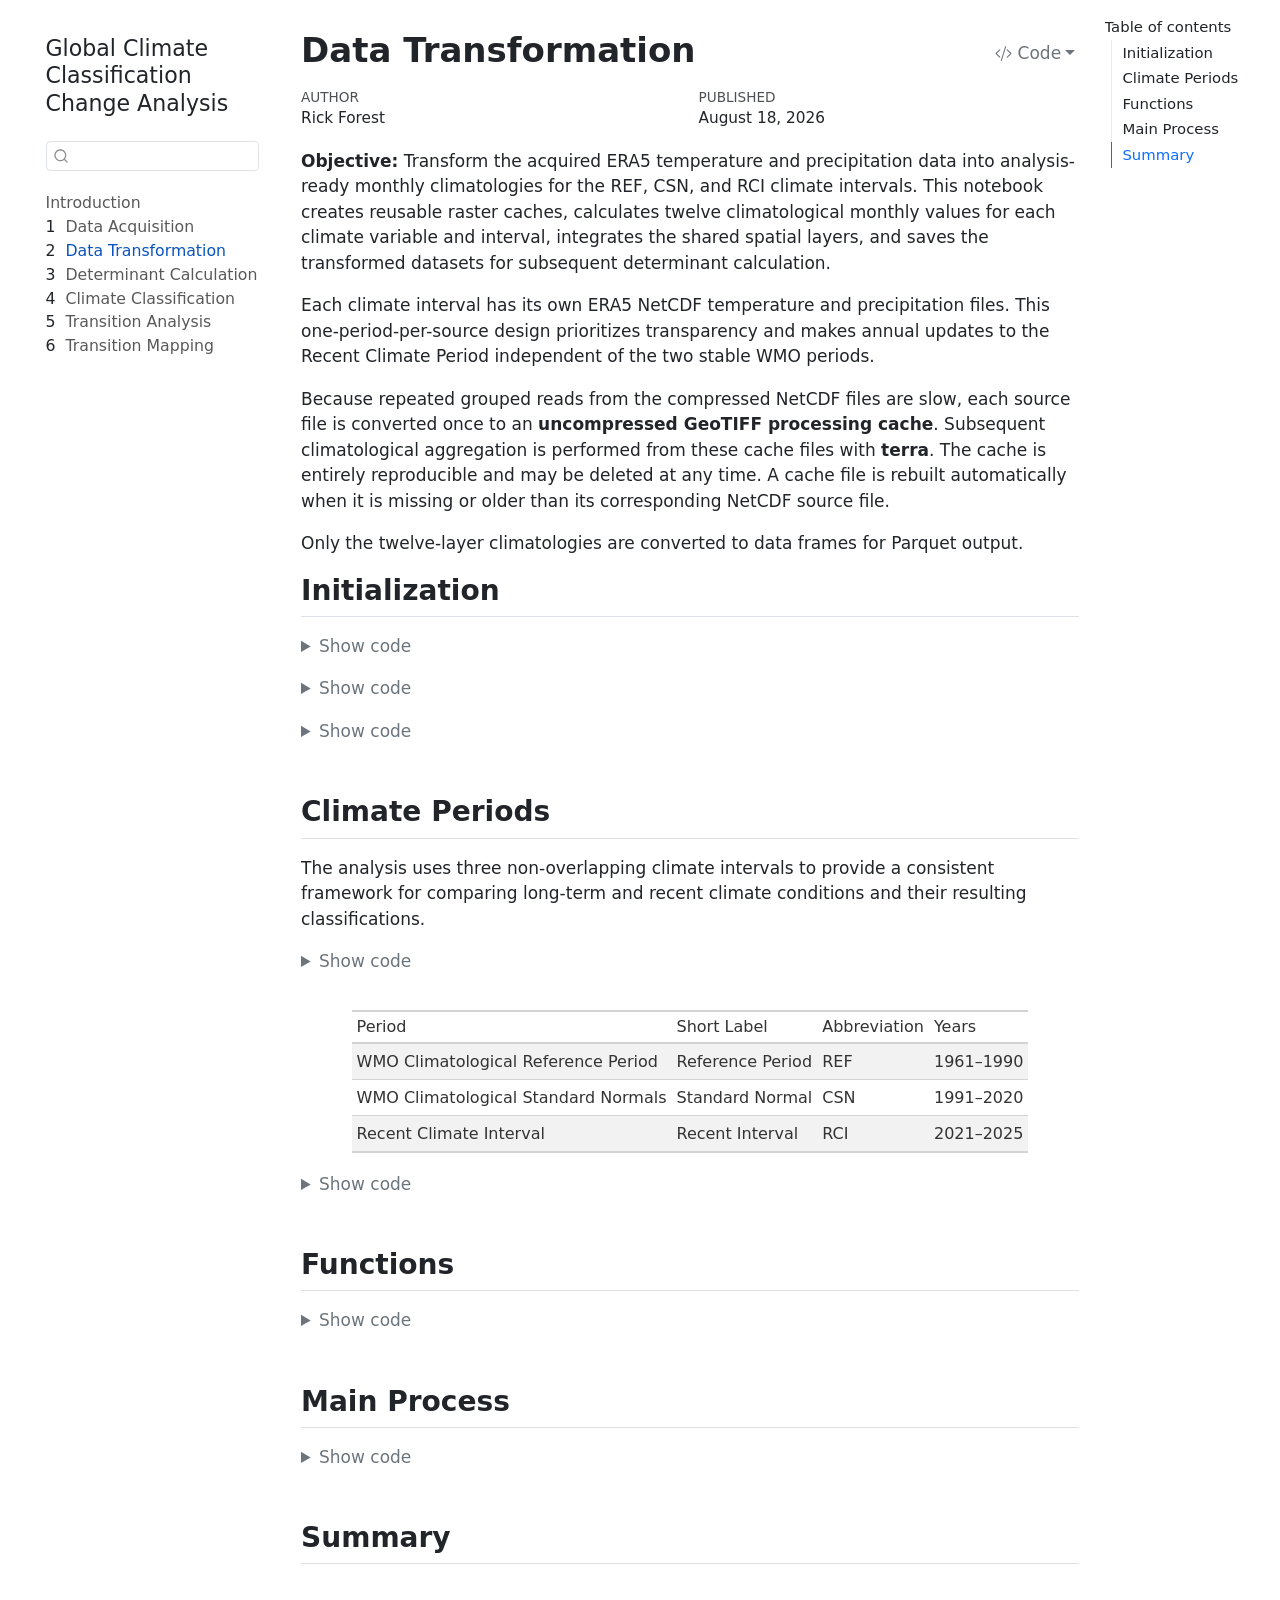
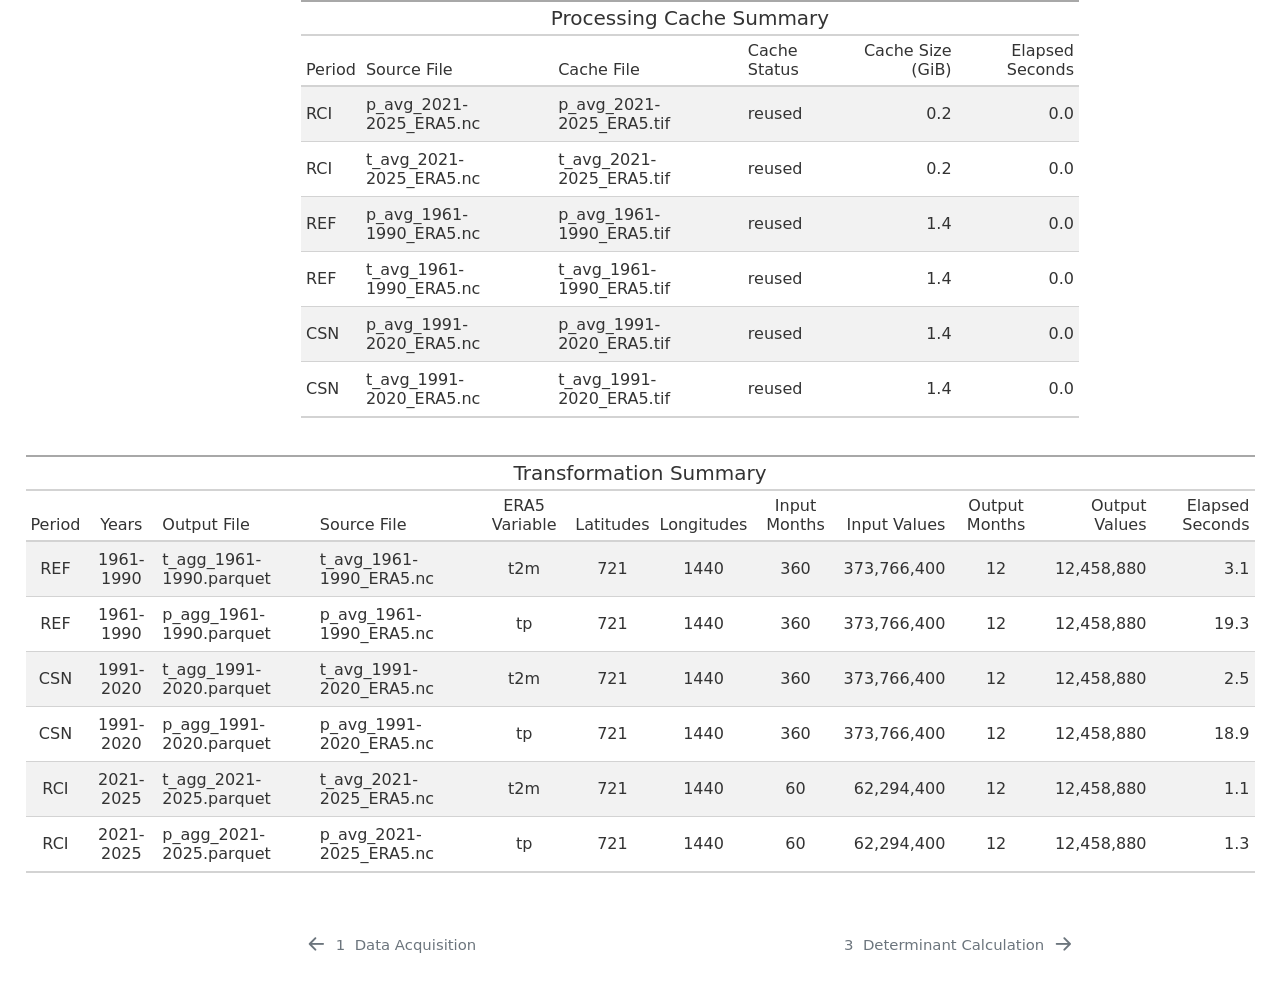
==== commit 4be1678f: "Built site for gh-pages" ====
--- a/02-data-transformation.html
+++ b/02-data-transformation.html
@@ -205,7 +205,7 @@
 </nav>
     </div>
 <!-- main -->
-<main class="content column-body" id="quarto-document-content">
+<main class="content page-columns page-full column-body" id="quarto-document-content">
 
 <header id="title-block-header" class="quarto-title-block default">
 <div class="quarto-title">
@@ -311,23 +311,23 @@
 <span id="cb4-10"><a href="#cb4-10" aria-hidden="true" tabindex="-1"></a>  <span class="fu">gt</span>()</span></code><button title="Copy to Clipboard" class="code-copy-button"><i class="bi"></i></button></pre></div>
 </details>
 <div class="cell-output-display">
-<div id="fchpwwugzx" style="padding-left:0px;padding-right:0px;padding-top:10px;padding-bottom:10px;overflow-x:auto;overflow-y:auto;width:auto;height:auto;">
-<style>#fchpwwugzx table {
+<div id="mhermecfpw" style="padding-left:0px;padding-right:0px;padding-top:10px;padding-bottom:10px;overflow-x:auto;overflow-y:auto;width:auto;height:auto;">
+<style>#mhermecfpw table {
   font-family: system-ui, 'Segoe UI', Roboto, Helvetica, Arial, sans-serif, 'Apple Color Emoji', 'Segoe UI Emoji', 'Segoe UI Symbol', 'Noto Color Emoji';
   -webkit-font-smoothing: antialiased;
   -moz-osx-font-smoothing: grayscale;
 }
 
-#fchpwwugzx thead, #fchpwwugzx tbody, #fchpwwugzx tfoot, #fchpwwugzx tr, #fchpwwugzx td, #fchpwwugzx th {
+#mhermecfpw thead, #mhermecfpw tbody, #mhermecfpw tfoot, #mhermecfpw tr, #mhermecfpw td, #mhermecfpw th {
   border-style: none;
 }
 
-#fchpwwugzx p {
+#mhermecfpw p {
   margin: 0;
   padding: 0;
 }
 
-#fchpwwugzx .gt_table {
+#mhermecfpw .gt_table {
   display: table;
   border-collapse: collapse;
   line-height: normal;
@@ -353,12 +353,12 @@
   border-left-color: #D3D3D3;
 }
 
-#fchpwwugzx .gt_caption {
+#mhermecfpw .gt_caption {
   padding-top: 4px;
   padding-bottom: 4px;
 }
 
-#fchpwwugzx .gt_title {
+#mhermecfpw .gt_title {
   color: #333333;
   font-size: 125%;
   font-weight: initial;
@@ -370,7 +370,7 @@
   border-bottom-width: 0;
 }
 
-#fchpwwugzx .gt_subtitle {
+#mhermecfpw .gt_subtitle {
   color: #333333;
   font-size: 85%;
   font-weight: initial;
@@ -382,7 +382,7 @@
   border-top-width: 0;
 }
 
-#fchpwwugzx .gt_heading {
+#mhermecfpw .gt_heading {
   background-color: #FFFFFF;
   text-align: center;
   border-bottom-color: #FFFFFF;
@@ -394,13 +394,13 @@
   border-right-color: #D3D3D3;
 }
 
-#fchpwwugzx .gt_bottom_border {
+#mhermecfpw .gt_bottom_border {
   border-bottom-style: solid;
   border-bottom-width: 2px;
   border-bottom-color: #D3D3D3;
 }
 
-#fchpwwugzx .gt_col_headings {
+#mhermecfpw .gt_col_headings {
   border-top-style: solid;
   border-top-width: 2px;
   border-top-color: #D3D3D3;
@@ -415,7 +415,7 @@
   border-right-color: #D3D3D3;
 }
 
-#fchpwwugzx .gt_col_heading {
+#mhermecfpw .gt_col_heading {
   color: #333333;
   background-color: #FFFFFF;
   font-size: 100%;
@@ -435,7 +435,7 @@
   overflow-x: hidden;
 }
 
-#fchpwwugzx .gt_column_spanner_outer {
+#mhermecfpw .gt_column_spanner_outer {
   color: #333333;
   background-color: #FFFFFF;
   font-size: 100%;
@@ -447,15 +447,15 @@
   padding-right: 4px;
 }
 
-#fchpwwugzx .gt_column_spanner_outer:first-child {
+#mhermecfpw .gt_column_spanner_outer:first-child {
   padding-left: 0;
 }
 
-#fchpwwugzx .gt_column_spanner_outer:last-child {
+#mhermecfpw .gt_column_spanner_outer:last-child {
   padding-right: 0;
 }
 
-#fchpwwugzx .gt_column_spanner {
+#mhermecfpw .gt_column_spanner {
   border-bottom-style: solid;
   border-bottom-width: 2px;
   border-bottom-color: #D3D3D3;
@@ -467,11 +467,11 @@
   width: 100%;
 }
 
-#fchpwwugzx .gt_spanner_row {
+#mhermecfpw .gt_spanner_row {
   border-bottom-style: hidden;
 }
 
-#fchpwwugzx .gt_group_heading {
+#mhermecfpw .gt_group_heading {
   padding-top: 8px;
   padding-bottom: 8px;
   padding-left: 5px;
@@ -497,7 +497,7 @@
   text-align: left;
 }
 
-#fchpwwugzx .gt_empty_group_heading {
+#mhermecfpw .gt_empty_group_heading {
   padding: 0.5px;
   color: #333333;
   background-color: #FFFFFF;
@@ -512,15 +512,15 @@
   vertical-align: middle;
 }
 
-#fchpwwugzx .gt_from_md > :first-child {
+#mhermecfpw .gt_from_md > :first-child {
   margin-top: 0;
 }
 
-#fchpwwugzx .gt_from_md > :last-child {
+#mhermecfpw .gt_from_md > :last-child {
   margin-bottom: 0;
 }
 
-#fchpwwugzx .gt_row {
+#mhermecfpw .gt_row {
   padding-top: 8px;
   padding-bottom: 8px;
   padding-left: 5px;
@@ -539,7 +539,7 @@
   overflow-x: hidden;
 }
 
-#fchpwwugzx .gt_stub {
+#mhermecfpw .gt_stub {
   color: #333333;
   background-color: #FFFFFF;
   font-size: 100%;
@@ -552,7 +552,7 @@
   padding-right: 5px;
 }
 
-#fchpwwugzx .gt_stub_row_group {
+#mhermecfpw .gt_stub_row_group {
   color: #333333;
   background-color: #FFFFFF;
   font-size: 100%;
@@ -566,15 +566,15 @@
   vertical-align: top;
 }
 
-#fchpwwugzx .gt_row_group_first td {
+#mhermecfpw .gt_row_group_first td {
   border-top-width: 2px;
 }
 
-#fchpwwugzx .gt_row_group_first th {
+#mhermecfpw .gt_row_group_first th {
   border-top-width: 2px;
 }
 
-#fchpwwugzx .gt_summary_row {
+#mhermecfpw .gt_summary_row {
   color: #333333;
   background-color: #FFFFFF;
   text-transform: inherit;
@@ -584,16 +584,16 @@
   padding-right: 5px;
 }
 
-#fchpwwugzx .gt_first_summary_row {
+#mhermecfpw .gt_first_summary_row {
   border-top-style: solid;
   border-top-color: #D3D3D3;
 }
 
-#fchpwwugzx .gt_first_summary_row.thick {
+#mhermecfpw .gt_first_summary_row.thick {
   border-top-width: 2px;
 }
 
-#fchpwwugzx .gt_last_summary_row {
+#mhermecfpw .gt_last_summary_row {
   padding-top: 8px;
   padding-bottom: 8px;
   padding-left: 5px;
@@ -603,7 +603,7 @@
   border-bottom-color: #D3D3D3;
 }
 
-#fchpwwugzx .gt_grand_summary_row {
+#mhermecfpw .gt_grand_summary_row {
   color: #333333;
   background-color: #FFFFFF;
   text-transform: inherit;
@@ -613,7 +613,7 @@
   padding-right: 5px;
 }
 
-#fchpwwugzx .gt_first_grand_summary_row {
+#mhermecfpw .gt_first_grand_summary_row {
   padding-top: 8px;
   padding-bottom: 8px;
   padding-left: 5px;
@@ -623,7 +623,7 @@
   border-top-color: #D3D3D3;
 }
 
-#fchpwwugzx .gt_last_grand_summary_row_top {
+#mhermecfpw .gt_last_grand_summary_row_top {
   padding-top: 8px;
   padding-bottom: 8px;
   padding-left: 5px;
@@ -633,11 +633,11 @@
   border-bottom-color: #D3D3D3;
 }
 
-#fchpwwugzx .gt_striped {
+#mhermecfpw .gt_striped {
   background-color: rgba(128, 128, 128, 0.05);
 }
 
-#fchpwwugzx .gt_table_body {
+#mhermecfpw .gt_table_body {
   border-top-style: solid;
   border-top-width: 2px;
   border-top-color: #D3D3D3;
@@ -646,7 +646,7 @@
   border-bottom-color: #D3D3D3;
 }
 
-#fchpwwugzx .gt_footnotes {
+#mhermecfpw .gt_footnotes {
   color: #333333;
   background-color: #FFFFFF;
   border-bottom-style: none;
@@ -660,7 +660,7 @@
   border-right-color: #D3D3D3;
 }
 
-#fchpwwugzx .gt_footnote {
+#mhermecfpw .gt_footnote {
   margin: 0px;
   font-size: 90%;
   padding-top: 4px;
@@ -669,7 +669,7 @@
   padding-right: 5px;
 }
 
-#fchpwwugzx .gt_sourcenotes {
+#mhermecfpw .gt_sourcenotes {
   color: #333333;
   background-color: #FFFFFF;
   border-bottom-style: none;
@@ -683,7 +683,7 @@
   border-right-color: #D3D3D3;
 }
 
-#fchpwwugzx .gt_sourcenote {
+#mhermecfpw .gt_sourcenote {
   font-size: 90%;
   padding-top: 4px;
   padding-bottom: 4px;
@@ -691,72 +691,72 @@
   padding-right: 5px;
 }
 
-#fchpwwugzx .gt_left {
+#mhermecfpw .gt_left {
   text-align: left;
 }
 
-#fchpwwugzx .gt_center {
+#mhermecfpw .gt_center {
   text-align: center;
 }
 
-#fchpwwugzx .gt_right {
+#mhermecfpw .gt_right {
   text-align: right;
   font-variant-numeric: tabular-nums;
 }
 
-#fchpwwugzx .gt_font_normal {
+#mhermecfpw .gt_font_normal {
   font-weight: normal;
 }
 
-#fchpwwugzx .gt_font_bold {
+#mhermecfpw .gt_font_bold {
   font-weight: bold;
 }
 
-#fchpwwugzx .gt_font_italic {
+#mhermecfpw .gt_font_italic {
   font-style: italic;
 }
 
-#fchpwwugzx .gt_super {
+#mhermecfpw .gt_super {
   font-size: 65%;
 }
 
-#fchpwwugzx .gt_footnote_marks {
+#mhermecfpw .gt_footnote_marks {
   font-size: 75%;
   vertical-align: 0.4em;
   position: initial;
 }
 
-#fchpwwugzx .gt_asterisk {
+#mhermecfpw .gt_asterisk {
   font-size: 100%;
   vertical-align: 0;
 }
 
-#fchpwwugzx .gt_indent_1 {
+#mhermecfpw .gt_indent_1 {
   text-indent: 5px;
 }
 
-#fchpwwugzx .gt_indent_2 {
+#mhermecfpw .gt_indent_2 {
   text-indent: 10px;
 }
 
-#fchpwwugzx .gt_indent_3 {
+#mhermecfpw .gt_indent_3 {
   text-indent: 15px;
 }
 
-#fchpwwugzx .gt_indent_4 {
+#mhermecfpw .gt_indent_4 {
   text-indent: 20px;
 }
 
-#fchpwwugzx .gt_indent_5 {
+#mhermecfpw .gt_indent_5 {
   text-indent: 25px;
 }
 
-#fchpwwugzx .katex-display {
+#mhermecfpw .katex-display {
   display: inline-flex !important;
   margin-bottom: 0.75em !important;
 }
 
-#fchpwwugzx div.Reactable > div.rt-table > div.rt-thead > div.rt-tr.rt-tr-group-header > div.rt-th-group:after {
+#mhermecfpw div.Reactable > div.rt-table > div.rt-thead > div.rt-tr.rt-tr-group-header > div.rt-th-group:after {
   height: 0px !important;
 }
 </style>
@@ -1191,27 +1191,27 @@
 </details>
 </div>
 </section>
-<section id="summary" class="level2">
+<section id="summary" class="level2 page-columns page-full">
 <h2 class="anchored" data-anchor-id="summary">Summary</h2>
 <div class="cell">
 <div class="cell-output-display">
-<div id="ydbsxihsar" style="padding-left:0px;padding-right:0px;padding-top:10px;padding-bottom:10px;overflow-x:auto;overflow-y:auto;width:auto;height:auto;">
-<style>#ydbsxihsar table {
+<div id="lzquxpayzr" style="padding-left:0px;padding-right:0px;padding-top:10px;padding-bottom:10px;overflow-x:auto;overflow-y:auto;width:auto;height:auto;">
+<style>#lzquxpayzr table {
   font-family: system-ui, 'Segoe UI', Roboto, Helvetica, Arial, sans-serif, 'Apple Color Emoji', 'Segoe UI Emoji', 'Segoe UI Symbol', 'Noto Color Emoji';
   -webkit-font-smoothing: antialiased;
   -moz-osx-font-smoothing: grayscale;
 }
 
-#ydbsxihsar thead, #ydbsxihsar tbody, #ydbsxihsar tfoot, #ydbsxihsar tr, #ydbsxihsar td, #ydbsxihsar th {
+#lzquxpayzr thead, #lzquxpayzr tbody, #lzquxpayzr tfoot, #lzquxpayzr tr, #lzquxpayzr td, #lzquxpayzr th {
   border-style: none;
 }
 
-#ydbsxihsar p {
+#lzquxpayzr p {
   margin: 0;
   padding: 0;
 }
 
-#ydbsxihsar .gt_table {
+#lzquxpayzr .gt_table {
   display: table;
   border-collapse: collapse;
   line-height: normal;
@@ -1237,12 +1237,12 @@
   border-left-color: #D3D3D3;
 }
 
-#ydbsxihsar .gt_caption {
+#lzquxpayzr .gt_caption {
   padding-top: 4px;
   padding-bottom: 4px;
 }
 
-#ydbsxihsar .gt_title {
+#lzquxpayzr .gt_title {
   color: #333333;
   font-size: 125%;
   font-weight: initial;
@@ -1254,7 +1254,7 @@
   border-bottom-width: 0;
 }
 
-#ydbsxihsar .gt_subtitle {
+#lzquxpayzr .gt_subtitle {
   color: #333333;
   font-size: 85%;
   font-weight: initial;
@@ -1266,7 +1266,7 @@
   border-top-width: 0;
 }
 
-#ydbsxihsar .gt_heading {
+#lzquxpayzr .gt_heading {
   background-color: #FFFFFF;
   text-align: center;
   border-bottom-color: #FFFFFF;
@@ -1278,13 +1278,13 @@
   border-right-color: #D3D3D3;
 }
 
-#ydbsxihsar .gt_bottom_border {
+#lzquxpayzr .gt_bottom_border {
   border-bottom-style: solid;
   border-bottom-width: 2px;
   border-bottom-color: #D3D3D3;
 }
 
-#ydbsxihsar .gt_col_headings {
+#lzquxpayzr .gt_col_headings {
   border-top-style: solid;
   border-top-width: 2px;
   border-top-color: #D3D3D3;
@@ -1299,7 +1299,7 @@
   border-right-color: #D3D3D3;
 }
 
-#ydbsxihsar .gt_col_heading {
+#lzquxpayzr .gt_col_heading {
   color: #333333;
   background-color: #FFFFFF;
   font-size: 100%;
@@ -1319,7 +1319,7 @@
   overflow-x: hidden;
 }
 
-#ydbsxihsar .gt_column_spanner_outer {
+#lzquxpayzr .gt_column_spanner_outer {
   color: #333333;
   background-color: #FFFFFF;
   font-size: 100%;
@@ -1331,15 +1331,15 @@
   padding-right: 4px;
 }
 
-#ydbsxihsar .gt_column_spanner_outer:first-child {
+#lzquxpayzr .gt_column_spanner_outer:first-child {
   padding-left: 0;
 }
 
-#ydbsxihsar .gt_column_spanner_outer:last-child {
+#lzquxpayzr .gt_column_spanner_outer:last-child {
   padding-right: 0;
 }
 
-#ydbsxihsar .gt_column_spanner {
+#lzquxpayzr .gt_column_spanner {
   border-bottom-style: solid;
   border-bottom-width: 2px;
   border-bottom-color: #D3D3D3;
@@ -1351,11 +1351,11 @@
   width: 100%;
 }
 
-#ydbsxihsar .gt_spanner_row {
+#lzquxpayzr .gt_spanner_row {
   border-bottom-style: hidden;
 }
 
-#ydbsxihsar .gt_group_heading {
+#lzquxpayzr .gt_group_heading {
   padding-top: 8px;
   padding-bottom: 8px;
   padding-left: 5px;
@@ -1381,7 +1381,7 @@
   text-align: left;
 }
 
-#ydbsxihsar .gt_empty_group_heading {
+#lzquxpayzr .gt_empty_group_heading {
   padding: 0.5px;
   color: #333333;
   background-color: #FFFFFF;
@@ -1396,15 +1396,15 @@
   vertical-align: middle;
 }
 
-#ydbsxihsar .gt_from_md > :first-child {
+#lzquxpayzr .gt_from_md > :first-child {
   margin-top: 0;
 }
 
-#ydbsxihsar .gt_from_md > :last-child {
+#lzquxpayzr .gt_from_md > :last-child {
   margin-bottom: 0;
 }
 
-#ydbsxihsar .gt_row {
+#lzquxpayzr .gt_row {
   padding-top: 8px;
   padding-bottom: 8px;
   padding-left: 5px;
@@ -1423,7 +1423,7 @@
   overflow-x: hidden;
 }
 
-#ydbsxihsar .gt_stub {
+#lzquxpayzr .gt_stub {
   color: #333333;
   background-color: #FFFFFF;
   font-size: 100%;
@@ -1436,7 +1436,7 @@
   padding-right: 5px;
 }
 
-#ydbsxihsar .gt_stub_row_group {
+#lzquxpayzr .gt_stub_row_group {
   color: #333333;
   background-color: #FFFFFF;
   font-size: 100%;
@@ -1450,15 +1450,15 @@
   vertical-align: top;
 }
 
-#ydbsxihsar .gt_row_group_first td {
+#lzquxpayzr .gt_row_group_first td {
   border-top-width: 2px;
 }
 
-#ydbsxihsar .gt_row_group_first th {
+#lzquxpayzr .gt_row_group_first th {
   border-top-width: 2px;
 }
 
-#ydbsxihsar .gt_summary_row {
+#lzquxpayzr .gt_summary_row {
   color: #333333;
   background-color: #FFFFFF;
   text-transform: inherit;
@@ -1468,16 +1468,16 @@
   padding-right: 5px;
 }
 
-#ydbsxihsar .gt_first_summary_row {
+#lzquxpayzr .gt_first_summary_row {
   border-top-style: solid;
   border-top-color: #D3D3D3;
 }
 
-#ydbsxihsar .gt_first_summary_row.thick {
+#lzquxpayzr .gt_first_summary_row.thick {
   border-top-width: 2px;
 }
 
-#ydbsxihsar .gt_last_summary_row {
+#lzquxpayzr .gt_last_summary_row {
   padding-top: 8px;
   padding-bottom: 8px;
   padding-left: 5px;
@@ -1487,7 +1487,7 @@
   border-bottom-color: #D3D3D3;
 }
 
-#ydbsxihsar .gt_grand_summary_row {
+#lzquxpayzr .gt_grand_summary_row {
   color: #333333;
   background-color: #FFFFFF;
   text-transform: inherit;
@@ -1497,7 +1497,7 @@
   padding-right: 5px;
 }
 
-#ydbsxihsar .gt_first_grand_summary_row {
+#lzquxpayzr .gt_first_grand_summary_row {
   padding-top: 8px;
   padding-bottom: 8px;
   padding-left: 5px;
@@ -1507,7 +1507,7 @@
   border-top-color: #D3D3D3;
 }
 
-#ydbsxihsar .gt_last_grand_summary_row_top {
+#lzquxpayzr .gt_last_grand_summary_row_top {
   padding-top: 8px;
   padding-bottom: 8px;
   padding-left: 5px;
@@ -1517,11 +1517,11 @@
   border-bottom-color: #D3D3D3;
 }
 
-#ydbsxihsar .gt_striped {
+#lzquxpayzr .gt_striped {
   background-color: rgba(128, 128, 128, 0.05);
 }
 
-#ydbsxihsar .gt_table_body {
+#lzquxpayzr .gt_table_body {
   border-top-style: solid;
   border-top-width: 2px;
   border-top-color: #D3D3D3;
@@ -1530,7 +1530,7 @@
   border-bottom-color: #D3D3D3;
 }
 
-#ydbsxihsar .gt_footnotes {
+#lzquxpayzr .gt_footnotes {
   color: #333333;
   background-color: #FFFFFF;
   border-bottom-style: none;
@@ -1544,7 +1544,7 @@
   border-right-color: #D3D3D3;
 }
 
-#ydbsxihsar .gt_footnote {
+#lzquxpayzr .gt_footnote {
   margin: 0px;
   font-size: 90%;
   padding-top: 4px;
@@ -1553,7 +1553,7 @@
   padding-right: 5px;
 }
 
-#ydbsxihsar .gt_sourcenotes {
+#lzquxpayzr .gt_sourcenotes {
   color: #333333;
   background-color: #FFFFFF;
   border-bottom-style: none;
@@ -1567,7 +1567,7 @@
   border-right-color: #D3D3D3;
 }
 
-#ydbsxihsar .gt_sourcenote {
+#lzquxpayzr .gt_sourcenote {
   font-size: 90%;
   padding-top: 4px;
   padding-bottom: 4px;
@@ -1575,72 +1575,72 @@
   padding-right: 5px;
 }
 
-#ydbsxihsar .gt_left {
+#lzquxpayzr .gt_left {
   text-align: left;
 }
 
-#ydbsxihsar .gt_center {
+#lzquxpayzr .gt_center {
   text-align: center;
 }
 
-#ydbsxihsar .gt_right {
+#lzquxpayzr .gt_right {
   text-align: right;
   font-variant-numeric: tabular-nums;
 }
 
-#ydbsxihsar .gt_font_normal {
+#lzquxpayzr .gt_font_normal {
   font-weight: normal;
 }
 
-#ydbsxihsar .gt_font_bold {
+#lzquxpayzr .gt_font_bold {
   font-weight: bold;
 }
 
-#ydbsxihsar .gt_font_italic {
+#lzquxpayzr .gt_font_italic {
   font-style: italic;
 }
 
-#ydbsxihsar .gt_super {
+#lzquxpayzr .gt_super {
   font-size: 65%;
 }
 
-#ydbsxihsar .gt_footnote_marks {
+#lzquxpayzr .gt_footnote_marks {
   font-size: 75%;
   vertical-align: 0.4em;
   position: initial;
 }
 
-#ydbsxihsar .gt_asterisk {
+#lzquxpayzr .gt_asterisk {
   font-size: 100%;
   vertical-align: 0;
 }
 
-#ydbsxihsar .gt_indent_1 {
+#lzquxpayzr .gt_indent_1 {
   text-indent: 5px;
 }
 
-#ydbsxihsar .gt_indent_2 {
+#lzquxpayzr .gt_indent_2 {
   text-indent: 10px;
 }
 
-#ydbsxihsar .gt_indent_3 {
+#lzquxpayzr .gt_indent_3 {
   text-indent: 15px;
 }
 
-#ydbsxihsar .gt_indent_4 {
+#lzquxpayzr .gt_indent_4 {
   text-indent: 20px;
 }
 
-#ydbsxihsar .gt_indent_5 {
+#lzquxpayzr .gt_indent_5 {
   text-indent: 25px;
 }
 
-#ydbsxihsar .katex-display {
+#lzquxpayzr .katex-display {
   display: inline-flex !important;
   margin-bottom: 0.75em !important;
 }
 
-#ydbsxihsar div.Reactable > div.rt-table > div.rt-thead > div.rt-tr.rt-tr-group-header > div.rt-th-group:after {
+#lzquxpayzr div.Reactable > div.rt-table > div.rt-thead > div.rt-tr.rt-tr-group-header > div.rt-th-group:after {
   height: 0px !important;
 }
 </style>
@@ -1714,25 +1714,25 @@
 </div>
 </div>
 </div>
-<div class="cell">
-<div class="cell-output-display">
-<div id="lqyrilrgke" style="padding-left:0px;padding-right:0px;padding-top:10px;padding-bottom:10px;overflow-x:auto;overflow-y:auto;width:auto;height:auto;">
-<style>#lqyrilrgke table {
+<div class="cell page-columns page-full">
+<div class="cell-output-display column-screen-inset">
+<div id="vlhzgqoios" style="padding-left:0px;padding-right:0px;padding-top:10px;padding-bottom:10px;overflow-x:auto;overflow-y:auto;width:auto;height:auto;">
+<style>#vlhzgqoios table {
   font-family: system-ui, 'Segoe UI', Roboto, Helvetica, Arial, sans-serif, 'Apple Color Emoji', 'Segoe UI Emoji', 'Segoe UI Symbol', 'Noto Color Emoji';
   -webkit-font-smoothing: antialiased;
   -moz-osx-font-smoothing: grayscale;
 }
 
-#lqyrilrgke thead, #lqyrilrgke tbody, #lqyrilrgke tfoot, #lqyrilrgke tr, #lqyrilrgke td, #lqyrilrgke th {
+#vlhzgqoios thead, #vlhzgqoios tbody, #vlhzgqoios tfoot, #vlhzgqoios tr, #vlhzgqoios td, #vlhzgqoios th {
   border-style: none;
 }
 
-#lqyrilrgke p {
+#vlhzgqoios p {
   margin: 0;
   padding: 0;
 }
 
-#lqyrilrgke .gt_table {
+#vlhzgqoios .gt_table {
   display: table;
   border-collapse: collapse;
   line-height: normal;
@@ -1758,12 +1758,12 @@
   border-left-color: #D3D3D3;
 }
 
-#lqyrilrgke .gt_caption {
+#vlhzgqoios .gt_caption {
   padding-top: 4px;
   padding-bottom: 4px;
 }
 
-#lqyrilrgke .gt_title {
+#vlhzgqoios .gt_title {
   color: #333333;
   font-size: 125%;
   font-weight: initial;
@@ -1775,7 +1775,7 @@
   border-bottom-width: 0;
 }
 
-#lqyrilrgke .gt_subtitle {
+#vlhzgqoios .gt_subtitle {
   color: #333333;
   font-size: 85%;
   font-weight: initial;
@@ -1787,7 +1787,7 @@
   border-top-width: 0;
 }
 
-#lqyrilrgke .gt_heading {
+#vlhzgqoios .gt_heading {
   background-color: #FFFFFF;
   text-align: center;
   border-bottom-color: #FFFFFF;
@@ -1799,13 +1799,13 @@
   border-right-color: #D3D3D3;
 }
 
-#lqyrilrgke .gt_bottom_border {
+#vlhzgqoios .gt_bottom_border {
   border-bottom-style: solid;
   border-bottom-width: 2px;
   border-bottom-color: #D3D3D3;
 }
 
-#lqyrilrgke .gt_col_headings {
+#vlhzgqoios .gt_col_headings {
   border-top-style: solid;
   border-top-width: 2px;
   border-top-color: #D3D3D3;
@@ -1820,7 +1820,7 @@
   border-right-color: #D3D3D3;
 }
 
-#lqyrilrgke .gt_col_heading {
+#vlhzgqoios .gt_col_heading {
   color: #333333;
   background-color: #FFFFFF;
   font-size: 100%;
@@ -1840,7 +1840,7 @@
   overflow-x: hidden;
 }
 
-#lqyrilrgke .gt_column_spanner_outer {
+#vlhzgqoios .gt_column_spanner_outer {
   color: #333333;
   background-color: #FFFFFF;
   font-size: 100%;
@@ -1852,15 +1852,15 @@
   padding-right: 4px;
 }
 
-#lqyrilrgke .gt_column_spanner_outer:first-child {
+#vlhzgqoios .gt_column_spanner_outer:first-child {
   padding-left: 0;
 }
 
-#lqyrilrgke .gt_column_spanner_outer:last-child {
+#vlhzgqoios .gt_column_spanner_outer:last-child {
   padding-right: 0;
 }
 
-#lqyrilrgke .gt_column_spanner {
+#vlhzgqoios .gt_column_spanner {
   border-bottom-style: solid;
   border-bottom-width: 2px;
   border-bottom-color: #D3D3D3;
@@ -1872,11 +1872,11 @@
   width: 100%;
 }
 
-#lqyrilrgke .gt_spanner_row {
+#vlhzgqoios .gt_spanner_row {
   border-bottom-style: hidden;
 }
 
-#lqyrilrgke .gt_group_heading {
+#vlhzgqoios .gt_group_heading {
   padding-top: 8px;
   padding-bottom: 8px;
   padding-left: 5px;
@@ -1902,7 +1902,7 @@
   text-align: left;
 }
 
-#lqyrilrgke .gt_empty_group_heading {
+#vlhzgqoios .gt_empty_group_heading {
   padding: 0.5px;
   color: #333333;
   background-color: #FFFFFF;
@@ -1917,15 +1917,15 @@
   vertical-align: middle;
 }
 
-#lqyrilrgke .gt_from_md > :first-child {
+#vlhzgqoios .gt_from_md > :first-child {
   margin-top: 0;
 }
 
-#lqyrilrgke .gt_from_md > :last-child {
+#vlhzgqoios .gt_from_md > :last-child {
   margin-bottom: 0;
 }
 
-#lqyrilrgke .gt_row {
+#vlhzgqoios .gt_row {
   padding-top: 8px;
   padding-bottom: 8px;
   padding-left: 5px;
@@ -1944,7 +1944,7 @@
   overflow-x: hidden;
 }
 
-#lqyrilrgke .gt_stub {
+#vlhzgqoios .gt_stub {
   color: #333333;
   background-color: #FFFFFF;
   font-size: 100%;
@@ -1957,7 +1957,7 @@
   padding-right: 5px;
 }
 
-#lqyrilrgke .gt_stub_row_group {
+#vlhzgqoios .gt_stub_row_group {
   color: #333333;
   background-color: #FFFFFF;
   font-size: 100%;
@@ -1971,15 +1971,15 @@
   vertical-align: top;
 }
 
-#lqyrilrgke .gt_row_group_first td {
+#vlhzgqoios .gt_row_group_first td {
   border-top-width: 2px;
 }
 
-#lqyrilrgke .gt_row_group_first th {
+#vlhzgqoios .gt_row_group_first th {
   border-top-width: 2px;
 }
 
-#lqyrilrgke .gt_summary_row {
+#vlhzgqoios .gt_summary_row {
   color: #333333;
   background-color: #FFFFFF;
   text-transform: inherit;
@@ -1989,16 +1989,16 @@
   padding-right: 5px;
 }
 
-#lqyrilrgke .gt_first_summary_row {
+#vlhzgqoios .gt_first_summary_row {
   border-top-style: solid;
   border-top-color: #D3D3D3;
 }
 
-#lqyrilrgke .gt_first_summary_row.thick {
+#vlhzgqoios .gt_first_summary_row.thick {
   border-top-width: 2px;
 }
 
-#lqyrilrgke .gt_last_summary_row {
+#vlhzgqoios .gt_last_summary_row {
   padding-top: 8px;
   padding-bottom: 8px;
   padding-left: 5px;
@@ -2008,7 +2008,7 @@
   border-bottom-color: #D3D3D3;
 }
 
-#lqyrilrgke .gt_grand_summary_row {
+#vlhzgqoios .gt_grand_summary_row {
   color: #333333;
   background-color: #FFFFFF;
   text-transform: inherit;
@@ -2018,7 +2018,7 @@
   padding-right: 5px;
 }
 
-#lqyrilrgke .gt_first_grand_summary_row {
+#vlhzgqoios .gt_first_grand_summary_row {
   padding-top: 8px;
   padding-bottom: 8px;
   padding-left: 5px;
@@ -2028,7 +2028,7 @@
   border-top-color: #D3D3D3;
 }
 
-#lqyrilrgke .gt_last_grand_summary_row_top {
+#vlhzgqoios .gt_last_grand_summary_row_top {
   padding-top: 8px;
   padding-bottom: 8px;
   padding-left: 5px;
@@ -2038,11 +2038,11 @@
   border-bottom-color: #D3D3D3;
 }
 
-#lqyrilrgke .gt_striped {
+#vlhzgqoios .gt_striped {
   background-color: rgba(128, 128, 128, 0.05);
 }
 
-#lqyrilrgke .gt_table_body {
+#vlhzgqoios .gt_table_body {
   border-top-style: solid;
   border-top-width: 2px;
   border-top-color: #D3D3D3;
@@ -2051,7 +2051,7 @@
   border-bottom-color: #D3D3D3;
 }
 
-#lqyrilrgke .gt_footnotes {
+#vlhzgqoios .gt_footnotes {
   color: #333333;
   background-color: #FFFFFF;
   border-bottom-style: none;
@@ -2065,7 +2065,7 @@
   border-right-color: #D3D3D3;
 }
 
-#lqyrilrgke .gt_footnote {
+#vlhzgqoios .gt_footnote {
   margin: 0px;
   font-size: 90%;
   padding-top: 4px;
@@ -2074,7 +2074,7 @@
   padding-right: 5px;
 }
 
-#lqyrilrgke .gt_sourcenotes {
+#vlhzgqoios .gt_sourcenotes {
   color: #333333;
   background-color: #FFFFFF;
   border-bottom-style: none;
@@ -2088,7 +2088,7 @@
   border-right-color: #D3D3D3;
 }
 
-#lqyrilrgke .gt_sourcenote {
+#vlhzgqoios .gt_sourcenote {
   font-size: 90%;
   padding-top: 4px;
   padding-bottom: 4px;
@@ -2096,72 +2096,72 @@
   padding-right: 5px;
 }
 
-#lqyrilrgke .gt_left {
+#vlhzgqoios .gt_left {
   text-align: left;
 }
 
-#lqyrilrgke .gt_center {
+#vlhzgqoios .gt_center {
   text-align: center;
 }
 
-#lqyrilrgke .gt_right {
+#vlhzgqoios .gt_right {
   text-align: right;
   font-variant-numeric: tabular-nums;
 }
 
-#lqyrilrgke .gt_font_normal {
+#vlhzgqoios .gt_font_normal {
   font-weight: normal;
 }
 
-#lqyrilrgke .gt_font_bold {
+#vlhzgqoios .gt_font_bold {
   font-weight: bold;
 }
 
-#lqyrilrgke .gt_font_italic {
+#vlhzgqoios .gt_font_italic {
   font-style: italic;
 }
 
-#lqyrilrgke .gt_super {
+#vlhzgqoios .gt_super {
   font-size: 65%;
 }
 
-#lqyrilrgke .gt_footnote_marks {
+#vlhzgqoios .gt_footnote_marks {
   font-size: 75%;
   vertical-align: 0.4em;
   position: initial;
 }
 
-#lqyrilrgke .gt_asterisk {
+#vlhzgqoios .gt_asterisk {
   font-size: 100%;
   vertical-align: 0;
 }
 
-#lqyrilrgke .gt_indent_1 {
+#vlhzgqoios .gt_indent_1 {
   text-indent: 5px;
 }
 
-#lqyrilrgke .gt_indent_2 {
+#vlhzgqoios .gt_indent_2 {
   text-indent: 10px;
 }
 
-#lqyrilrgke .gt_indent_3 {
+#vlhzgqoios .gt_indent_3 {
   text-indent: 15px;
 }
 
-#lqyrilrgke .gt_indent_4 {
+#vlhzgqoios .gt_indent_4 {
   text-indent: 20px;
 }
 
-#lqyrilrgke .gt_indent_5 {
+#vlhzgqoios .gt_indent_5 {
   text-indent: 25px;
 }
 
-#lqyrilrgke .katex-display {
+#vlhzgqoios .katex-display {
   display: inline-flex !important;
   margin-bottom: 0.75em !important;
 }
 
-#lqyrilrgke div.Reactable > div.rt-table > div.rt-thead > div.rt-tr.rt-tr-group-header > div.rt-th-group:after {
+#vlhzgqoios div.Reactable > div.rt-table > div.rt-thead > div.rt-tr.rt-tr-group-header > div.rt-th-group:after {
   height: 0px !important;
 }
 </style>
@@ -2169,119 +2169,105 @@
 <table class="gt_table caption-top table table-sm table-striped small" data-quarto-postprocess="true" data-quarto-disable-processing="false" data-quarto-bootstrap="false">
 <thead>
 <tr class="gt_heading header">
-<th colspan="14" class="gt_heading gt_title gt_font_normal gt_bottom_border">Transformation Summary</th>
+<th colspan="12" class="gt_heading gt_title gt_font_normal gt_bottom_border">Transformation Summary</th>
 </tr>
 <tr class="gt_col_headings even">
-<th id="Period" class="gt_col_heading gt_columns_bottom_border gt_left" data-quarto-table-cell-role="th" scope="col">Period</th>
-<th id="Period-Name" class="gt_col_heading gt_columns_bottom_border gt_left" data-quarto-table-cell-role="th" scope="col">Period Name</th>
-<th id="Years" class="gt_col_heading gt_columns_bottom_border gt_right" data-quarto-table-cell-role="th" scope="col">Years</th>
+<th id="Period" class="gt_col_heading gt_columns_bottom_border gt_center" data-quarto-table-cell-role="th" scope="col">Period</th>
+<th id="Years" class="gt_col_heading gt_columns_bottom_border gt_center" data-quarto-table-cell-role="th" scope="col">Years</th>
 <th id="Output-File" class="gt_col_heading gt_columns_bottom_border gt_left" data-quarto-table-cell-role="th" scope="col">Output File</th>
 <th id="Source-File" class="gt_col_heading gt_columns_bottom_border gt_left" data-quarto-table-cell-role="th" scope="col">Source File</th>
-<th id="Cache-File" class="gt_col_heading gt_columns_bottom_border gt_left" data-quarto-table-cell-role="th" scope="col">Cache File</th>
-<th id="ERA5-Variable" class="gt_col_heading gt_columns_bottom_border gt_left" data-quarto-table-cell-role="th" scope="col">ERA5 Variable</th>
-<th id="Latitudes" class="gt_col_heading gt_columns_bottom_border gt_right" data-quarto-table-cell-role="th" scope="col">Latitudes</th>
-<th id="Longitudes" class="gt_col_heading gt_columns_bottom_border gt_right" data-quarto-table-cell-role="th" scope="col">Longitudes</th>
-<th id="Input-Months" class="gt_col_heading gt_columns_bottom_border gt_right" data-quarto-table-cell-role="th" scope="col">Input Months</th>
+<th id="ERA5-Variable" class="gt_col_heading gt_columns_bottom_border gt_center" data-quarto-table-cell-role="th" scope="col">ERA5 Variable</th>
+<th id="Latitudes" class="gt_col_heading gt_columns_bottom_border gt_center" data-quarto-table-cell-role="th" scope="col">Latitudes</th>
+<th id="Longitudes" class="gt_col_heading gt_columns_bottom_border gt_center" data-quarto-table-cell-role="th" scope="col">Longitudes</th>
+<th id="Input-Months" class="gt_col_heading gt_columns_bottom_border gt_center" data-quarto-table-cell-role="th" scope="col">Input Months</th>
 <th id="Input-Values" class="gt_col_heading gt_columns_bottom_border gt_right" data-quarto-table-cell-role="th" scope="col">Input Values</th>
-<th id="Output-Months" class="gt_col_heading gt_columns_bottom_border gt_right" data-quarto-table-cell-role="th" scope="col">Output Months</th>
+<th id="Output-Months" class="gt_col_heading gt_columns_bottom_border gt_center" data-quarto-table-cell-role="th" scope="col">Output Months</th>
 <th id="Output-Values" class="gt_col_heading gt_columns_bottom_border gt_right" data-quarto-table-cell-role="th" scope="col">Output Values</th>
 <th id="Elapsed-Seconds" class="gt_col_heading gt_columns_bottom_border gt_right" data-quarto-table-cell-role="th" scope="col">Elapsed Seconds</th>
 </tr>
 </thead>
 <tbody class="gt_table_body">
 <tr class="odd">
-<td class="gt_row gt_left" headers="Period">REF</td>
-<td class="gt_row gt_left" headers="Period Name">WMO Climatological Reference Period</td>
-<td class="gt_row gt_right" headers="Years">1961-1990</td>
+<td class="gt_row gt_center" headers="Period">REF</td>
+<td class="gt_row gt_center" headers="Years">1961-1990</td>
 <td class="gt_row gt_left" headers="Output File">t_agg_1961-1990.parquet</td>
 <td class="gt_row gt_left" headers="Source File">t_avg_1961-1990_ERA5.nc</td>
-<td class="gt_row gt_left" headers="Cache File">t_avg_1961-1990_ERA5.tif</td>
-<td class="gt_row gt_left" headers="ERA5 Variable">t2m</td>
-<td class="gt_row gt_right" headers="Latitudes">721</td>
-<td class="gt_row gt_right" headers="Longitudes">1440</td>
-<td class="gt_row gt_right" headers="Input Months">360</td>
+<td class="gt_row gt_center" headers="ERA5 Variable">t2m</td>
+<td class="gt_row gt_center" headers="Latitudes">721</td>
+<td class="gt_row gt_center" headers="Longitudes">1440</td>
+<td class="gt_row gt_center" headers="Input Months">360</td>
 <td class="gt_row gt_right" headers="Input Values">373,766,400</td>
-<td class="gt_row gt_right" headers="Output Months">12</td>
+<td class="gt_row gt_center" headers="Output Months">12</td>
 <td class="gt_row gt_right" headers="Output Values">12,458,880</td>
 <td class="gt_row gt_right" headers="Elapsed Seconds">3.1</td>
 </tr>
 <tr class="even">
-<td class="gt_row gt_left" headers="Period">REF</td>
-<td class="gt_row gt_left" headers="Period Name">WMO Climatological Reference Period</td>
-<td class="gt_row gt_right" headers="Years">1961-1990</td>
+<td class="gt_row gt_center" headers="Period">REF</td>
+<td class="gt_row gt_center" headers="Years">1961-1990</td>
 <td class="gt_row gt_left" headers="Output File">p_agg_1961-1990.parquet</td>
 <td class="gt_row gt_left" headers="Source File">p_avg_1961-1990_ERA5.nc</td>
-<td class="gt_row gt_left" headers="Cache File">p_avg_1961-1990_ERA5.tif</td>
-<td class="gt_row gt_left" headers="ERA5 Variable">tp</td>
-<td class="gt_row gt_right" headers="Latitudes">721</td>
-<td class="gt_row gt_right" headers="Longitudes">1440</td>
-<td class="gt_row gt_right" headers="Input Months">360</td>
+<td class="gt_row gt_center" headers="ERA5 Variable">tp</td>
+<td class="gt_row gt_center" headers="Latitudes">721</td>
+<td class="gt_row gt_center" headers="Longitudes">1440</td>
+<td class="gt_row gt_center" headers="Input Months">360</td>
 <td class="gt_row gt_right" headers="Input Values">373,766,400</td>
-<td class="gt_row gt_right" headers="Output Months">12</td>
+<td class="gt_row gt_center" headers="Output Months">12</td>
 <td class="gt_row gt_right" headers="Output Values">12,458,880</td>
 <td class="gt_row gt_right" headers="Elapsed Seconds">19.3</td>
 </tr>
 <tr class="odd">
-<td class="gt_row gt_left" headers="Period">CSN</td>
-<td class="gt_row gt_left" headers="Period Name">WMO Climatological Standard Normals</td>
-<td class="gt_row gt_right" headers="Years">1991-2020</td>
+<td class="gt_row gt_center" headers="Period">CSN</td>
+<td class="gt_row gt_center" headers="Years">1991-2020</td>
 <td class="gt_row gt_left" headers="Output File">t_agg_1991-2020.parquet</td>
 <td class="gt_row gt_left" headers="Source File">t_avg_1991-2020_ERA5.nc</td>
-<td class="gt_row gt_left" headers="Cache File">t_avg_1991-2020_ERA5.tif</td>
-<td class="gt_row gt_left" headers="ERA5 Variable">t2m</td>
-<td class="gt_row gt_right" headers="Latitudes">721</td>
-<td class="gt_row gt_right" headers="Longitudes">1440</td>
-<td class="gt_row gt_right" headers="Input Months">360</td>
+<td class="gt_row gt_center" headers="ERA5 Variable">t2m</td>
+<td class="gt_row gt_center" headers="Latitudes">721</td>
+<td class="gt_row gt_center" headers="Longitudes">1440</td>
+<td class="gt_row gt_center" headers="Input Months">360</td>
 <td class="gt_row gt_right" headers="Input Values">373,766,400</td>
-<td class="gt_row gt_right" headers="Output Months">12</td>
+<td class="gt_row gt_center" headers="Output Months">12</td>
 <td class="gt_row gt_right" headers="Output Values">12,458,880</td>
 <td class="gt_row gt_right" headers="Elapsed Seconds">2.5</td>
 </tr>
 <tr class="even">
-<td class="gt_row gt_left" headers="Period">CSN</td>
-<td class="gt_row gt_left" headers="Period Name">WMO Climatological Standard Normals</td>
-<td class="gt_row gt_right" headers="Years">1991-2020</td>
+<td class="gt_row gt_center" headers="Period">CSN</td>
+<td class="gt_row gt_center" headers="Years">1991-2020</td>
 <td class="gt_row gt_left" headers="Output File">p_agg_1991-2020.parquet</td>
 <td class="gt_row gt_left" headers="Source File">p_avg_1991-2020_ERA5.nc</td>
-<td class="gt_row gt_left" headers="Cache File">p_avg_1991-2020_ERA5.tif</td>
-<td class="gt_row gt_left" headers="ERA5 Variable">tp</td>
-<td class="gt_row gt_right" headers="Latitudes">721</td>
-<td class="gt_row gt_right" headers="Longitudes">1440</td>
-<td class="gt_row gt_right" headers="Input Months">360</td>
+<td class="gt_row gt_center" headers="ERA5 Variable">tp</td>
+<td class="gt_row gt_center" headers="Latitudes">721</td>
+<td class="gt_row gt_center" headers="Longitudes">1440</td>
+<td class="gt_row gt_center" headers="Input Months">360</td>
 <td class="gt_row gt_right" headers="Input Values">373,766,400</td>
-<td class="gt_row gt_right" headers="Output Months">12</td>
+<td class="gt_row gt_center" headers="Output Months">12</td>
 <td class="gt_row gt_right" headers="Output Values">12,458,880</td>
 <td class="gt_row gt_right" headers="Elapsed Seconds">18.9</td>
 </tr>
 <tr class="odd">
-<td class="gt_row gt_left" headers="Period">RCI</td>
-<td class="gt_row gt_left" headers="Period Name">Recent Climate Interval</td>
-<td class="gt_row gt_right" headers="Years">2021-2025</td>
+<td class="gt_row gt_center" headers="Period">RCI</td>
+<td class="gt_row gt_center" headers="Years">2021-2025</td>
 <td class="gt_row gt_left" headers="Output File">t_agg_2021-2025.parquet</td>
 <td class="gt_row gt_left" headers="Source File">t_avg_2021-2025_ERA5.nc</td>
-<td class="gt_row gt_left" headers="Cache File">t_avg_2021-2025_ERA5.tif</td>
-<td class="gt_row gt_left" headers="ERA5 Variable">t2m</td>
-<td class="gt_row gt_right" headers="Latitudes">721</td>
-<td class="gt_row gt_right" headers="Longitudes">1440</td>
-<td class="gt_row gt_right" headers="Input Months">60</td>
+<td class="gt_row gt_center" headers="ERA5 Variable">t2m</td>
+<td class="gt_row gt_center" headers="Latitudes">721</td>
+<td class="gt_row gt_center" headers="Longitudes">1440</td>
+<td class="gt_row gt_center" headers="Input Months">60</td>
 <td class="gt_row gt_right" headers="Input Values">62,294,400</td>
-<td class="gt_row gt_right" headers="Output Months">12</td>
+<td class="gt_row gt_center" headers="Output Months">12</td>
 <td class="gt_row gt_right" headers="Output Values">12,458,880</td>
 <td class="gt_row gt_right" headers="Elapsed Seconds">1.1</td>
 </tr>
 <tr class="even">
-<td class="gt_row gt_left" headers="Period">RCI</td>
-<td class="gt_row gt_left" headers="Period Name">Recent Climate Interval</td>
-<td class="gt_row gt_right" headers="Years">2021-2025</td>
+<td class="gt_row gt_center" headers="Period">RCI</td>
+<td class="gt_row gt_center" headers="Years">2021-2025</td>
 <td class="gt_row gt_left" headers="Output File">p_agg_2021-2025.parquet</td>
 <td class="gt_row gt_left" headers="Source File">p_avg_2021-2025_ERA5.nc</td>
-<td class="gt_row gt_left" headers="Cache File">p_avg_2021-2025_ERA5.tif</td>
-<td class="gt_row gt_left" headers="ERA5 Variable">tp</td>
-<td class="gt_row gt_right" headers="Latitudes">721</td>
-<td class="gt_row gt_right" headers="Longitudes">1440</td>
-<td class="gt_row gt_right" headers="Input Months">60</td>
+<td class="gt_row gt_center" headers="ERA5 Variable">tp</td>
+<td class="gt_row gt_center" headers="Latitudes">721</td>
+<td class="gt_row gt_center" headers="Longitudes">1440</td>
+<td class="gt_row gt_center" headers="Input Months">60</td>
 <td class="gt_row gt_right" headers="Input Values">62,294,400</td>
-<td class="gt_row gt_right" headers="Output Months">12</td>
+<td class="gt_row gt_center" headers="Output Months">12</td>
 <td class="gt_row gt_right" headers="Output Values">12,458,880</td>
 <td class="gt_row gt_right" headers="Elapsed Seconds">1.3</td>
 </tr>
@@ -3284,39 +3270,53 @@
 <span id="cb8-540"><a href="#cb8-540" aria-hidden="true" tabindex="-1"></a><span class="in">```{r}</span></span>
 <span id="cb8-541"><a href="#cb8-541" aria-hidden="true" tabindex="-1"></a><span class="co">#| label: transformation-summary</span></span>
 <span id="cb8-542"><a href="#cb8-542" aria-hidden="true" tabindex="-1"></a><span class="co">#| echo: false</span></span>
-<span id="cb8-543"><a href="#cb8-543" aria-hidden="true" tabindex="-1"></a></span>
-<span id="cb8-544"><a href="#cb8-544" aria-hidden="true" tabindex="-1"></a>log_df <span class="sc">|&gt;</span></span>
-<span id="cb8-545"><a href="#cb8-545" aria-hidden="true" tabindex="-1"></a>  <span class="fu">transmute</span>(</span>
-<span id="cb8-546"><a href="#cb8-546" aria-hidden="true" tabindex="-1"></a>    <span class="st">`</span><span class="at">Period</span><span class="st">`</span> <span class="ot">=</span> period_abbr,</span>
-<span id="cb8-547"><a href="#cb8-547" aria-hidden="true" tabindex="-1"></a>    <span class="st">`</span><span class="at">Period Name</span><span class="st">`</span> <span class="ot">=</span> period_name,</span>
+<span id="cb8-543"><a href="#cb8-543" aria-hidden="true" tabindex="-1"></a><span class="co">#| column: screen-inset</span></span>
+<span id="cb8-544"><a href="#cb8-544" aria-hidden="true" tabindex="-1"></a></span>
+<span id="cb8-545"><a href="#cb8-545" aria-hidden="true" tabindex="-1"></a>log_df <span class="sc">|&gt;</span></span>
+<span id="cb8-546"><a href="#cb8-546" aria-hidden="true" tabindex="-1"></a>  <span class="fu">transmute</span>(</span>
+<span id="cb8-547"><a href="#cb8-547" aria-hidden="true" tabindex="-1"></a>    <span class="st">`</span><span class="at">Period</span><span class="st">`</span> <span class="ot">=</span> period_abbr,</span>
 <span id="cb8-548"><a href="#cb8-548" aria-hidden="true" tabindex="-1"></a>    <span class="st">`</span><span class="at">Years</span><span class="st">`</span> <span class="ot">=</span> period,</span>
 <span id="cb8-549"><a href="#cb8-549" aria-hidden="true" tabindex="-1"></a>    <span class="st">`</span><span class="at">Output File</span><span class="st">`</span> <span class="ot">=</span> output_file,</span>
 <span id="cb8-550"><a href="#cb8-550" aria-hidden="true" tabindex="-1"></a>    <span class="st">`</span><span class="at">Source File</span><span class="st">`</span> <span class="ot">=</span> source_file,</span>
-<span id="cb8-551"><a href="#cb8-551" aria-hidden="true" tabindex="-1"></a>    <span class="st">`</span><span class="at">Cache File</span><span class="st">`</span> <span class="ot">=</span> cache_file,</span>
-<span id="cb8-552"><a href="#cb8-552" aria-hidden="true" tabindex="-1"></a>    <span class="st">`</span><span class="at">ERA5 Variable</span><span class="st">`</span> <span class="ot">=</span> variable_name,</span>
-<span id="cb8-553"><a href="#cb8-553" aria-hidden="true" tabindex="-1"></a>    <span class="st">`</span><span class="at">Latitudes</span><span class="st">`</span> <span class="ot">=</span> latitude_count,</span>
-<span id="cb8-554"><a href="#cb8-554" aria-hidden="true" tabindex="-1"></a>    <span class="st">`</span><span class="at">Longitudes</span><span class="st">`</span> <span class="ot">=</span> longitude_count,</span>
-<span id="cb8-555"><a href="#cb8-555" aria-hidden="true" tabindex="-1"></a>    <span class="st">`</span><span class="at">Input Months</span><span class="st">`</span> <span class="ot">=</span> input_month_count,</span>
-<span id="cb8-556"><a href="#cb8-556" aria-hidden="true" tabindex="-1"></a>    <span class="st">`</span><span class="at">Input Values</span><span class="st">`</span> <span class="ot">=</span> input_values_count,</span>
-<span id="cb8-557"><a href="#cb8-557" aria-hidden="true" tabindex="-1"></a>    <span class="st">`</span><span class="at">Output Months</span><span class="st">`</span> <span class="ot">=</span> output_month_count,</span>
-<span id="cb8-558"><a href="#cb8-558" aria-hidden="true" tabindex="-1"></a>    <span class="st">`</span><span class="at">Output Values</span><span class="st">`</span> <span class="ot">=</span> output_values_count,</span>
-<span id="cb8-559"><a href="#cb8-559" aria-hidden="true" tabindex="-1"></a>    <span class="st">`</span><span class="at">Elapsed Seconds</span><span class="st">`</span> <span class="ot">=</span> elapsed_seconds</span>
-<span id="cb8-560"><a href="#cb8-560" aria-hidden="true" tabindex="-1"></a>  ) <span class="sc">|&gt;</span></span>
-<span id="cb8-561"><a href="#cb8-561" aria-hidden="true" tabindex="-1"></a>  <span class="fu">gt</span>() <span class="sc">|&gt;</span></span>
-<span id="cb8-562"><a href="#cb8-562" aria-hidden="true" tabindex="-1"></a>  <span class="fu">tab_header</span>(</span>
-<span id="cb8-563"><a href="#cb8-563" aria-hidden="true" tabindex="-1"></a>    <span class="at">title =</span> <span class="st">"Transformation Summary"</span></span>
-<span id="cb8-564"><a href="#cb8-564" aria-hidden="true" tabindex="-1"></a>  ) <span class="sc">|&gt;</span></span>
-<span id="cb8-565"><a href="#cb8-565" aria-hidden="true" tabindex="-1"></a>  <span class="fu">fmt_number</span>(</span>
-<span id="cb8-566"><a href="#cb8-566" aria-hidden="true" tabindex="-1"></a>    <span class="at">columns =</span> <span class="fu">c</span>(<span class="st">`</span><span class="at">Input Values</span><span class="st">`</span>, <span class="st">`</span><span class="at">Output Values</span><span class="st">`</span>),</span>
-<span id="cb8-567"><a href="#cb8-567" aria-hidden="true" tabindex="-1"></a>    <span class="at">decimals =</span> <span class="dv">0</span>,</span>
-<span id="cb8-568"><a href="#cb8-568" aria-hidden="true" tabindex="-1"></a>    <span class="at">use_seps =</span> <span class="cn">TRUE</span></span>
-<span id="cb8-569"><a href="#cb8-569" aria-hidden="true" tabindex="-1"></a>  ) <span class="sc">|&gt;</span></span>
-<span id="cb8-570"><a href="#cb8-570" aria-hidden="true" tabindex="-1"></a>  <span class="fu">fmt_number</span>(</span>
-<span id="cb8-571"><a href="#cb8-571" aria-hidden="true" tabindex="-1"></a>    <span class="at">columns =</span> <span class="st">`</span><span class="at">Elapsed Seconds</span><span class="st">`</span>,</span>
-<span id="cb8-572"><a href="#cb8-572" aria-hidden="true" tabindex="-1"></a>    <span class="at">decimals =</span> <span class="dv">1</span></span>
-<span id="cb8-573"><a href="#cb8-573" aria-hidden="true" tabindex="-1"></a>  )</span>
-<span id="cb8-574"><a href="#cb8-574" aria-hidden="true" tabindex="-1"></a></span>
-<span id="cb8-575"><a href="#cb8-575" aria-hidden="true" tabindex="-1"></a><span class="in">```</span></span>
+<span id="cb8-551"><a href="#cb8-551" aria-hidden="true" tabindex="-1"></a>    <span class="st">`</span><span class="at">ERA5 Variable</span><span class="st">`</span> <span class="ot">=</span> variable_name,</span>
+<span id="cb8-552"><a href="#cb8-552" aria-hidden="true" tabindex="-1"></a>    <span class="st">`</span><span class="at">Latitudes</span><span class="st">`</span> <span class="ot">=</span> latitude_count,</span>
+<span id="cb8-553"><a href="#cb8-553" aria-hidden="true" tabindex="-1"></a>    <span class="st">`</span><span class="at">Longitudes</span><span class="st">`</span> <span class="ot">=</span> longitude_count,</span>
+<span id="cb8-554"><a href="#cb8-554" aria-hidden="true" tabindex="-1"></a>    <span class="st">`</span><span class="at">Input Months</span><span class="st">`</span> <span class="ot">=</span> input_month_count,</span>
+<span id="cb8-555"><a href="#cb8-555" aria-hidden="true" tabindex="-1"></a>    <span class="st">`</span><span class="at">Input Values</span><span class="st">`</span> <span class="ot">=</span> input_values_count,</span>
+<span id="cb8-556"><a href="#cb8-556" aria-hidden="true" tabindex="-1"></a>    <span class="st">`</span><span class="at">Output Months</span><span class="st">`</span> <span class="ot">=</span> output_month_count,</span>
+<span id="cb8-557"><a href="#cb8-557" aria-hidden="true" tabindex="-1"></a>    <span class="st">`</span><span class="at">Output Values</span><span class="st">`</span> <span class="ot">=</span> output_values_count,</span>
+<span id="cb8-558"><a href="#cb8-558" aria-hidden="true" tabindex="-1"></a>    <span class="st">`</span><span class="at">Elapsed Seconds</span><span class="st">`</span> <span class="ot">=</span> elapsed_seconds</span>
+<span id="cb8-559"><a href="#cb8-559" aria-hidden="true" tabindex="-1"></a>  ) <span class="sc">|&gt;</span></span>
+<span id="cb8-560"><a href="#cb8-560" aria-hidden="true" tabindex="-1"></a>  <span class="fu">gt</span>() <span class="sc">|&gt;</span></span>
+<span id="cb8-561"><a href="#cb8-561" aria-hidden="true" tabindex="-1"></a>  <span class="fu">tab_header</span>(</span>
+<span id="cb8-562"><a href="#cb8-562" aria-hidden="true" tabindex="-1"></a>    <span class="at">title =</span> <span class="st">"Transformation Summary"</span></span>
+<span id="cb8-563"><a href="#cb8-563" aria-hidden="true" tabindex="-1"></a>  ) <span class="sc">|&gt;</span></span>
+<span id="cb8-564"><a href="#cb8-564" aria-hidden="true" tabindex="-1"></a>  <span class="fu">fmt_number</span>(</span>
+<span id="cb8-565"><a href="#cb8-565" aria-hidden="true" tabindex="-1"></a>    <span class="at">columns =</span> <span class="fu">c</span>(</span>
+<span id="cb8-566"><a href="#cb8-566" aria-hidden="true" tabindex="-1"></a>      <span class="st">`</span><span class="at">Input Values</span><span class="st">`</span>,</span>
+<span id="cb8-567"><a href="#cb8-567" aria-hidden="true" tabindex="-1"></a>      <span class="st">`</span><span class="at">Output Values</span><span class="st">`</span></span>
+<span id="cb8-568"><a href="#cb8-568" aria-hidden="true" tabindex="-1"></a>    ),</span>
+<span id="cb8-569"><a href="#cb8-569" aria-hidden="true" tabindex="-1"></a>    <span class="at">decimals =</span> <span class="dv">0</span>,</span>
+<span id="cb8-570"><a href="#cb8-570" aria-hidden="true" tabindex="-1"></a>    <span class="at">use_seps =</span> <span class="cn">TRUE</span></span>
+<span id="cb8-571"><a href="#cb8-571" aria-hidden="true" tabindex="-1"></a>  ) <span class="sc">|&gt;</span></span>
+<span id="cb8-572"><a href="#cb8-572" aria-hidden="true" tabindex="-1"></a>  <span class="fu">fmt_number</span>(</span>
+<span id="cb8-573"><a href="#cb8-573" aria-hidden="true" tabindex="-1"></a>    <span class="at">columns =</span> <span class="st">`</span><span class="at">Elapsed Seconds</span><span class="st">`</span>,</span>
+<span id="cb8-574"><a href="#cb8-574" aria-hidden="true" tabindex="-1"></a>    <span class="at">decimals =</span> <span class="dv">1</span></span>
+<span id="cb8-575"><a href="#cb8-575" aria-hidden="true" tabindex="-1"></a>  ) <span class="sc">|&gt;</span></span>
+<span id="cb8-576"><a href="#cb8-576" aria-hidden="true" tabindex="-1"></a>  <span class="fu">cols_align</span>(</span>
+<span id="cb8-577"><a href="#cb8-577" aria-hidden="true" tabindex="-1"></a>    <span class="at">align =</span> <span class="st">"center"</span>,</span>
+<span id="cb8-578"><a href="#cb8-578" aria-hidden="true" tabindex="-1"></a>    <span class="at">columns =</span> <span class="fu">c</span>(</span>
+<span id="cb8-579"><a href="#cb8-579" aria-hidden="true" tabindex="-1"></a>      <span class="st">`</span><span class="at">Period</span><span class="st">`</span>,</span>
+<span id="cb8-580"><a href="#cb8-580" aria-hidden="true" tabindex="-1"></a>      <span class="st">`</span><span class="at">Years</span><span class="st">`</span>,</span>
+<span id="cb8-581"><a href="#cb8-581" aria-hidden="true" tabindex="-1"></a>      <span class="st">`</span><span class="at">ERA5 Variable</span><span class="st">`</span>,</span>
+<span id="cb8-582"><a href="#cb8-582" aria-hidden="true" tabindex="-1"></a>      <span class="st">`</span><span class="at">Latitudes</span><span class="st">`</span>,</span>
+<span id="cb8-583"><a href="#cb8-583" aria-hidden="true" tabindex="-1"></a>      <span class="st">`</span><span class="at">Longitudes</span><span class="st">`</span>,</span>
+<span id="cb8-584"><a href="#cb8-584" aria-hidden="true" tabindex="-1"></a>      <span class="st">`</span><span class="at">Input Months</span><span class="st">`</span>,</span>
+<span id="cb8-585"><a href="#cb8-585" aria-hidden="true" tabindex="-1"></a>      <span class="st">`</span><span class="at">Output Months</span><span class="st">`</span></span>
+<span id="cb8-586"><a href="#cb8-586" aria-hidden="true" tabindex="-1"></a>    )</span>
+<span id="cb8-587"><a href="#cb8-587" aria-hidden="true" tabindex="-1"></a>  )</span>
+<span id="cb8-588"><a href="#cb8-588" aria-hidden="true" tabindex="-1"></a>    </span>
+<span id="cb8-589"><a href="#cb8-589" aria-hidden="true" tabindex="-1"></a><span class="in">```</span></span>
 </code><button title="Copy to Clipboard" class="code-copy-button" data-in-quarto-modal=""><i class="bi"></i></button></pre></div>
 </div></div></div></div></div>
 </div> <!-- /content -->
